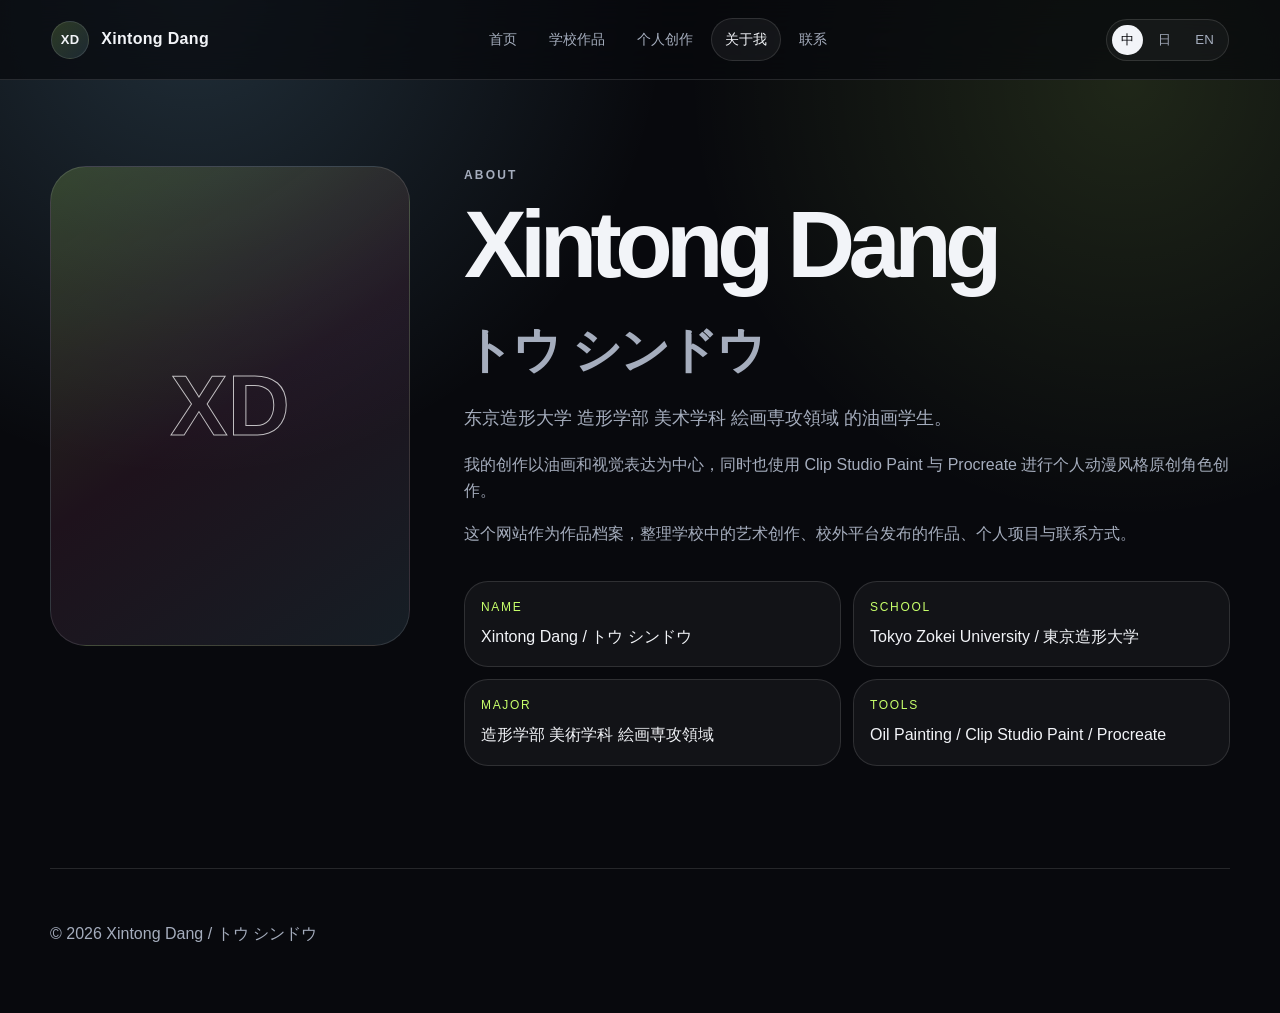
==== about.html @ 07ba7c8a "Add files via upload" ====
<!DOCTYPE html>
<html lang="zh">
<head>
  <meta charset="UTF-8" />
  <meta name="viewport" content="width=device-width, initial-scale=1.0" />
  <title>About | Xintong Dang</title>
  <meta name="description" content="Xintong Dang / トウシンドウ multilingual art portfolio." />
  <link rel="stylesheet" href="assets/css/style.css" />
</head>
<body data-page="about">
  <div class="site-noise" aria-hidden="true"></div>
  <header class="site-header">
    <a class="brand" href="index.html" aria-label="Home">
      <span class="brand-mark">XD</span>
      <span>Xintong Dang</span>
    </a>
    <nav class="nav" aria-label="Main navigation">
      <a href="index.html" data-i18n="navHome">首页</a>
      <a href="school.html" data-i18n="navSchool">学校作品</a>
      <a href="independent.html" data-i18n="navIndependent">个人创作</a>
      <a href="about.html" aria-current="page" data-i18n="navAbout">关于我</a>
      <a href="contact.html" data-i18n="navContact">联系</a>
    </nav>
    <div class="language-switch" aria-label="Language switcher">
      <button type="button" data-lang="zh">中</button>
      <button type="button" data-lang="ja">日</button>
      <button type="button" data-lang="en">EN</button>
    </div>
  </header>
  <main>

      <section class="about-layout page-section reveal">
        <div class="portrait-block"><span>XD</span></div>
        <div>
          <p class="eyebrow" data-i18n="aboutEyebrow">About</p>
          <h1>Xintong Dang<br><span>トウ シンドウ</span></h1>
          <p class="about-lead" data-i18n="aboutLead">东京造形大学 造形学部 美术学科 絵画専攻領域 的油画学生。</p>
          <p data-i18n="aboutBody1">我的创作以油画和视觉表达为中心，同时也使用 Clip Studio Paint 与 Procreate 进行个人动漫风格原创角色创作。</p>
          <p data-i18n="aboutBody2">这个网站作为作品档案，整理学校中的艺术创作、校外平台发布的作品、个人项目与联系方式。</p>
          <dl class="profile-list">
            <div><dt data-i18n="nameLabel">Name</dt><dd>Xintong Dang / トウ シンドウ</dd></div>
            <div><dt data-i18n="schoolLabel">School</dt><dd>Tokyo Zokei University / 東京造形大学</dd></div>
            <div><dt data-i18n="majorLabel">Major</dt><dd>造形学部 美術学科 絵画専攻領域</dd></div>
            <div><dt data-i18n="toolsLabel">Tools</dt><dd>Oil Painting / Clip Studio Paint / Procreate</dd></div>
          </dl>
        </div>
      </section>

  </main>
  <footer class="site-footer">
    <p>© <span id="year"></span> Xintong Dang / トウ シンドウ</p>
  </footer>
  <script src="assets/js/i18n.js"></script>
</body>
</html>
---- assets/css/style.css ----
:root{
  --bg:#08090d; --panel:#10131b; --panel2:#151a24; --text:#f2f4f8; --muted:#a5adbd;
  --line:rgba(255,255,255,.12); --accent:#c7ff6b; --accent2:#8fd7ff; --hot:#ff6fbd;
  --radius:24px; --max:1180px;
}
*{box-sizing:border-box} html{scroll-behavior:smooth} body{margin:0;background:radial-gradient(circle at 15% 0%,rgba(143,215,255,.18),transparent 32%),radial-gradient(circle at 88% 8%,rgba(199,255,107,.12),transparent 30%),var(--bg);color:var(--text);font-family:Inter,-apple-system,BlinkMacSystemFont,"Segoe UI","Hiragino Sans","Noto Sans JP","Noto Sans SC",sans-serif;line-height:1.65;min-height:100vh}a{color:inherit;text-decoration:none}.site-noise{position:fixed;inset:0;pointer-events:none;opacity:.18;background-image:linear-gradient(rgba(255,255,255,.035) 1px,transparent 1px),linear-gradient(90deg,rgba(255,255,255,.035) 1px,transparent 1px);background-size:42px 42px;mask-image:linear-gradient(to bottom,black,transparent 80%)}
.site-header{position:sticky;top:0;z-index:20;display:flex;align-items:center;gap:20px;justify-content:space-between;padding:18px clamp(18px,4vw,54px);background:rgba(8,9,13,.72);backdrop-filter:blur(18px);border-bottom:1px solid var(--line)}.brand{display:flex;align-items:center;gap:12px;font-weight:700;letter-spacing:.02em}.brand-mark{display:grid;place-items:center;width:38px;height:38px;border:1px solid var(--line);border-radius:50%;background:linear-gradient(135deg,rgba(199,255,107,.18),rgba(143,215,255,.13));font-size:13px}.nav{display:flex;gap:4px;flex-wrap:wrap;justify-content:center}.nav a{padding:9px 13px;border:1px solid transparent;border-radius:999px;color:var(--muted);font-size:14px}.nav a:hover,.nav a[aria-current="page"]{color:var(--text);border-color:var(--line);background:rgba(255,255,255,.05)}.language-switch{display:flex;gap:6px;padding:5px;border:1px solid var(--line);border-radius:999px;background:rgba(255,255,255,.04)}.language-switch button{border:0;border-radius:999px;background:transparent;color:var(--muted);padding:6px 9px;cursor:pointer}.language-switch button.active{background:var(--text);color:#08090d}
main{width:min(var(--max),calc(100% - 36px));margin:0 auto}.page-section{padding:86px 0}.hero{display:grid;grid-template-columns:1.05fr .95fr;gap:56px;align-items:center;min-height:calc(100vh - 76px)}.eyebrow{margin:0 0 14px;color:var(--accent);text-transform:uppercase;letter-spacing:.18em;font-size:12px;font-weight:700}.hero h1,.page-title h1,.about-layout h1,.contact-hero h1{font-size:clamp(42px,8vw,94px);line-height:.96;margin:0 0 24px;letter-spacing:-.07em}.about-layout h1 span{color:var(--muted);font-size:.52em;letter-spacing:-.04em}.hero-text,.page-title p,.contact-hero>p,.about-lead{color:var(--muted);font-size:18px;max-width:720px}.hero-actions{display:flex;gap:14px;flex-wrap:wrap;margin-top:34px}.btn{display:inline-flex;align-items:center;justify-content:center;border-radius:999px;padding:13px 20px;border:1px solid var(--line);font-weight:700}.btn-primary{background:var(--accent);color:#0b0d10;border-color:transparent}.btn-ghost{background:rgba(255,255,255,.04)}
.hero-stage{position:relative;min-height:560px;border:1px solid var(--line);border-radius:36px;overflow:hidden;background:linear-gradient(160deg,rgba(255,255,255,.08),rgba(255,255,255,.02));box-shadow:0 40px 100px rgba(0,0,0,.35)}.hero-stage:before{content:"";position:absolute;inset:36px;border:1px solid rgba(255,255,255,.1);border-radius:28px}.orb{position:absolute;border-radius:50%;filter:blur(2px)}.orb-a{width:260px;height:260px;background:rgba(199,255,107,.28);right:52px;top:58px}.orb-b{width:210px;height:210px;background:rgba(255,111,189,.2);left:52px;bottom:70px}.frame-card{position:absolute;left:50%;top:50%;transform:translate(-50%,-50%) rotate(-8deg);width:min(320px,70%);aspect-ratio:3/4;border:1px solid rgba(255,255,255,.22);border-radius:28px;background:rgba(8,9,13,.52);backdrop-filter:blur(18px);padding:22px;display:flex;flex-direction:column;justify-content:space-between}.frame-number{font-size:72px;font-weight:800;letter-spacing:-.08em;color:transparent;-webkit-text-stroke:1px rgba(255,255,255,.7)}.thin-line{position:absolute;height:1px;background:rgba(255,255,255,.28);transform-origin:left}.line-one{width:420px;left:50px;top:170px;transform:rotate(24deg)}.line-two{width:360px;right:-20px;bottom:130px;transform:rotate(-35deg)}
.compact-grid,.work-grid{display:grid;grid-template-columns:repeat(3,1fr);gap:18px}.route-card,.work-card,.platform-panel,.contact-card,.profile-list div{border:1px solid var(--line);border-radius:var(--radius);background:rgba(255,255,255,.045);padding:24px;transition:transform .25s ease,border-color .25s ease,background .25s ease}.route-card:hover,.work-card:hover,.icon-link:hover{transform:translateY(-4px);border-color:rgba(199,255,107,.42);background:rgba(255,255,255,.07)}.route-card span{color:var(--accent2);font-weight:800}.route-card h2,.work-card h2,.platform-panel h2{margin:14px 0 8px;font-size:24px;letter-spacing:-.04em}.route-card p,.work-card p,.platform-panel p,.about-layout p,.contact-card small{color:var(--muted)}.page-title{border-bottom:1px solid var(--line)}.work-card{display:flex;flex-direction:column;gap:20px}.work-image{display:grid;place-items:center;aspect-ratio:4/3;border-radius:18px;background:linear-gradient(135deg,rgba(199,255,107,.18),rgba(143,215,255,.08)),#0c0f16;border:1px solid var(--line);overflow:hidden}.work-image.digital{background:linear-gradient(135deg,rgba(255,111,189,.2),rgba(143,215,255,.08)),#0c0f16}.work-image span{font-size:46px;font-weight:900;color:transparent;-webkit-text-stroke:1px rgba(255,255,255,.68)}.tag{font-size:12px;text-transform:uppercase;letter-spacing:.16em;color:var(--accent)!important;margin:0}.platform-panel{display:grid;grid-template-columns:.8fr 1.2fr;gap:32px;align-items:center}.icon-links{display:grid;grid-template-columns:repeat(3,1fr);gap:14px}.icon-link{border:1px solid var(--line);border-radius:22px;padding:18px;min-height:150px;background:rgba(0,0,0,.18);display:flex;flex-direction:column;justify-content:space-between;transition:.25s}.icon-link span{display:grid;place-items:center;width:48px;height:48px;border-radius:50%;background:var(--text);color:#090b10;font-weight:900}.icon-link b{font-size:17px}.about-layout{display:grid;grid-template-columns:360px 1fr;gap:54px;align-items:start}.portrait-block{position:sticky;top:120px;display:grid;place-items:center;aspect-ratio:3/4;border:1px solid var(--line);border-radius:36px;background:linear-gradient(145deg,rgba(199,255,107,.18),rgba(255,111,189,.09),rgba(143,215,255,.1));font-size:86px;font-weight:900;color:transparent;-webkit-text-stroke:1px rgba(255,255,255,.72)}.profile-list{display:grid;grid-template-columns:1fr 1fr;gap:12px;margin-top:34px}.profile-list div{padding:16px}.profile-list dt{font-size:12px;color:var(--accent);text-transform:uppercase;letter-spacing:.14em}.profile-list dd{margin:6px 0 0}.contact-hero{max-width:850px}.contact-card{margin:36px 0 22px}.contact-card span{display:block;color:var(--accent);font-size:12px;text-transform:uppercase;letter-spacing:.16em}.contact-card strong{display:block;font-size:clamp(24px,5vw,44px);letter-spacing:-.04em;margin:8px 0}.contact-icons{max-width:720px}.site-footer{width:min(var(--max),calc(100% - 36px));margin:0 auto;padding:36px 0 50px;border-top:1px solid var(--line);color:var(--muted)}.reveal{animation:rise .65s ease both}@keyframes rise{from{opacity:0;transform:translateY(14px)}to{opacity:1;transform:none}}
@media (max-width:900px){.site-header{align-items:flex-start;flex-direction:column}.hero,.platform-panel,.about-layout{grid-template-columns:1fr}.hero-stage{min-height:420px}.compact-grid,.work-grid,.icon-links,.profile-list{grid-template-columns:1fr}.portrait-block{position:relative;top:auto;max-width:340px}.page-section{padding:54px 0}.nav{justify-content:flex-start}.hero h1,.page-title h1,.about-layout h1,.contact-hero h1{font-size:clamp(40px,14vw,68px)}}
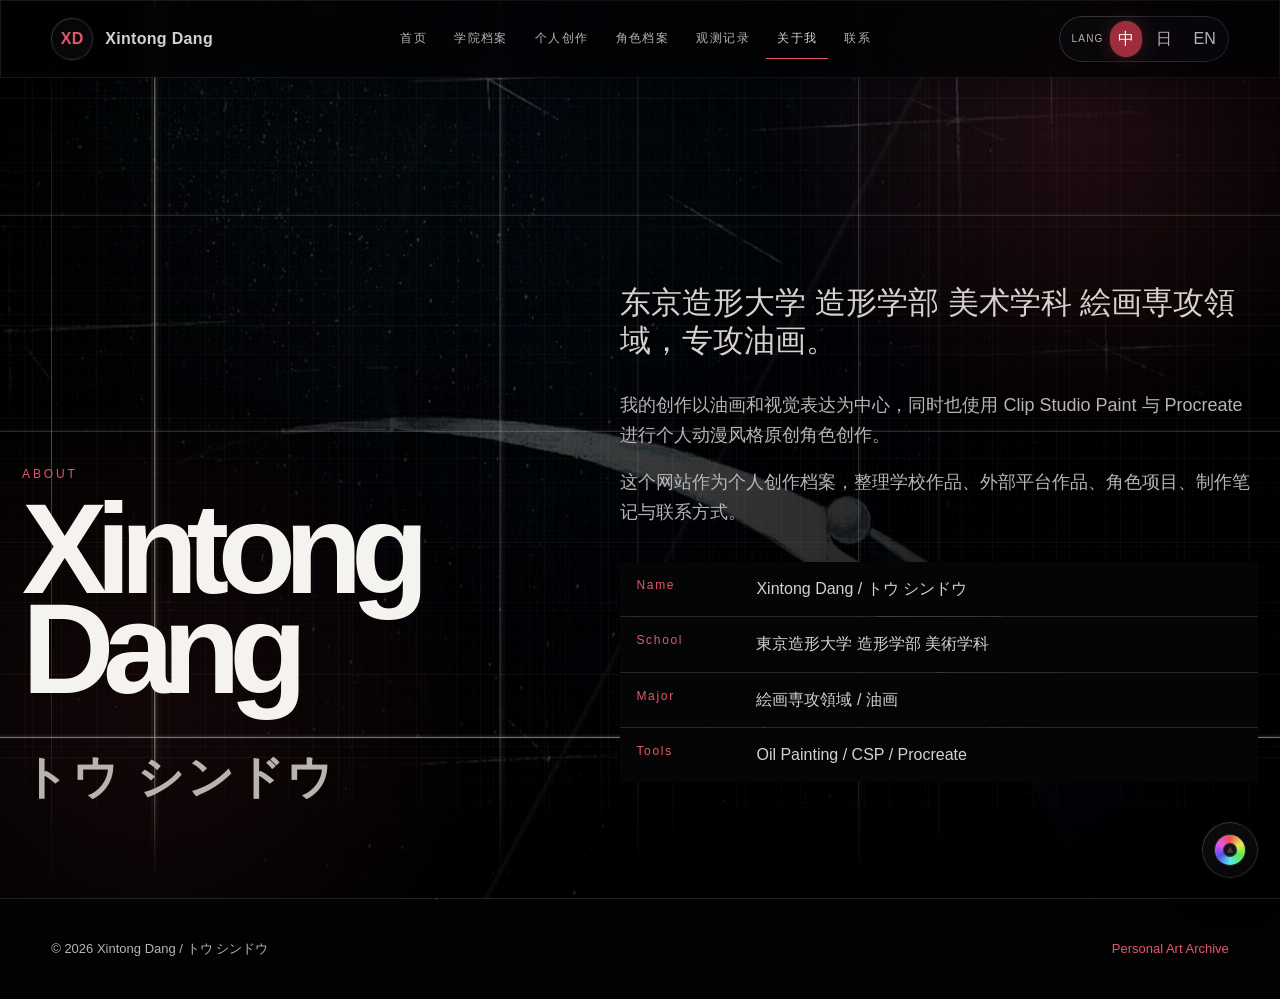
==== commit b2e1b376: "Add files via upload" ====
--- a/about.html
+++ b/about.html
@@ -3,52 +3,58 @@
 <head>
   <meta charset="UTF-8" />
   <meta name="viewport" content="width=device-width, initial-scale=1.0" />
+  <meta name="description" content="Xintong Dang / トウ シンドウ multilingual personal art archive." />
+  <link rel="stylesheet" href="assets/css/style.css" />
   <title>About | Xintong Dang</title>
-  <meta name="description" content="Xintong Dang / トウシンドウ multilingual art portfolio." />
-  <link rel="stylesheet" href="assets/css/style.css" />
 </head>
 <body data-page="about">
-  <div class="site-noise" aria-hidden="true"></div>
+  <div class="site-field" aria-hidden="true"></div>
   <header class="site-header">
     <a class="brand" href="index.html" aria-label="Home">
       <span class="brand-mark">XD</span>
-      <span>Xintong Dang</span>
+      <span class="brand-text">Xintong Dang</span>
     </a>
+    <button class="menu-toggle" type="button" aria-label="Menu" aria-expanded="false">☰</button>
     <nav class="nav" aria-label="Main navigation">
-      <a href="index.html" data-i18n="navHome">首页</a>
-      <a href="school.html" data-i18n="navSchool">学校作品</a>
-      <a href="independent.html" data-i18n="navIndependent">个人创作</a>
-      <a href="about.html" aria-current="page" data-i18n="navAbout">关于我</a>
-      <a href="contact.html" data-i18n="navContact">联系</a>
+      <a href="index.html"  data-i18n="navHome">HOME</a>
+      <a href="academic.html"  data-i18n="navAcademic">ACADEMIC</a>
+      <a href="independent.html"  data-i18n="navIndependent">INDEPENDENT</a>
+      <a href="characters.html"  data-i18n="navCharacters">CHARACTER</a>
+      <a href="notes.html"  data-i18n="navNotes">NOTES</a>
+      <a href="about.html" aria-current="page" data-i18n="navAbout">ABOUT</a>
+      <a href="contact.html"  data-i18n="navContact">CONTACT</a>
     </nav>
     <div class="language-switch" aria-label="Language switcher">
+      <span>LANG</span>
       <button type="button" data-lang="zh">中</button>
       <button type="button" data-lang="ja">日</button>
       <button type="button" data-lang="en">EN</button>
     </div>
   </header>
-  <main>
+  
+  <main class="site-editorial about-editorial">
+    <section class="about-statement">
+      <div class="about-name">
+        <p class="eyebrow" data-i18n="aboutEyebrow">About</p>
+        <h1>Xintong Dang<br><span>トウ シンドウ</span></h1>
+      </div>
+      <div class="statement-text">
+        <p class="about-lead" data-i18n="aboutLead">东京造形大学 造形学部 美术学科 絵画専攻領域，专攻油画。</p>
+        <p data-i18n="aboutBody1">我的创作以油画和视觉表达为中心，同时也使用 Clip Studio Paint 与 Procreate 进行个人动漫风格原创角色创作。</p>
+        <p data-i18n="aboutBody2">这个网站作为个人创作档案，整理学校作品、外部平台作品、角色项目、制作笔记与联系方式。</p>
+        <dl class="about-spec">
+          <div><dt data-i18n="nameLabel">Name</dt><dd>Xintong Dang / トウ シンドウ</dd></div>
+          <div><dt data-i18n="schoolLabel">School</dt><dd>東京造形大学 造形学部 美術学科</dd></div>
+          <div><dt data-i18n="majorLabel">Major</dt><dd>絵画専攻領域 / 油画</dd></div>
+          <div><dt data-i18n="toolsLabel">Tools</dt><dd>Oil Painting / CSP / Procreate</dd></div>
+        </dl>
+      </div>
+    </section>
+  </main>
 
-      <section class="about-layout page-section reveal">
-        <div class="portrait-block"><span>XD</span></div>
-        <div>
-          <p class="eyebrow" data-i18n="aboutEyebrow">About</p>
-          <h1>Xintong Dang<br><span>トウ シンドウ</span></h1>
-          <p class="about-lead" data-i18n="aboutLead">东京造形大学 造形学部 美术学科 絵画専攻領域 的油画学生。</p>
-          <p data-i18n="aboutBody1">我的创作以油画和视觉表达为中心，同时也使用 Clip Studio Paint 与 Procreate 进行个人动漫风格原创角色创作。</p>
-          <p data-i18n="aboutBody2">这个网站作为作品档案，整理学校中的艺术创作、校外平台发布的作品、个人项目与联系方式。</p>
-          <dl class="profile-list">
-            <div><dt data-i18n="nameLabel">Name</dt><dd>Xintong Dang / トウ シンドウ</dd></div>
-            <div><dt data-i18n="schoolLabel">School</dt><dd>Tokyo Zokei University / 東京造形大学</dd></div>
-            <div><dt data-i18n="majorLabel">Major</dt><dd>造形学部 美術学科 絵画専攻領域</dd></div>
-            <div><dt data-i18n="toolsLabel">Tools</dt><dd>Oil Painting / Clip Studio Paint / Procreate</dd></div>
-          </dl>
-        </div>
-      </section>
-
-  </main>
   <footer class="site-footer">
     <p>© <span id="year"></span> Xintong Dang / トウ シンドウ</p>
+    <p class="footer-tagline">Personal Art Archive</p>
   </footer>
   <script src="assets/js/i18n.js"></script>
 </body>
--- a/assets/css/style.css
+++ b/assets/css/style.css
@@ -1,12 +1,1095 @@
-
 :root{
-  --bg:#08090d; --panel:#10131b; --panel2:#151a24; --text:#f2f4f8; --muted:#a5adbd;
-  --line:rgba(255,255,255,.12); --accent:#c7ff6b; --accent2:#8fd7ff; --hot:#ff6fbd;
-  --radius:24px; --max:1180px;
-}
-*{box-sizing:border-box} html{scroll-behavior:smooth} body{margin:0;background:radial-gradient(circle at 15% 0%,rgba(143,215,255,.18),transparent 32%),radial-gradient(circle at 88% 8%,rgba(199,255,107,.12),transparent 30%),var(--bg);color:var(--text);font-family:Inter,-apple-system,BlinkMacSystemFont,"Segoe UI","Hiragino Sans","Noto Sans JP","Noto Sans SC",sans-serif;line-height:1.65;min-height:100vh}a{color:inherit;text-decoration:none}.site-noise{position:fixed;inset:0;pointer-events:none;opacity:.18;background-image:linear-gradient(rgba(255,255,255,.035) 1px,transparent 1px),linear-gradient(90deg,rgba(255,255,255,.035) 1px,transparent 1px);background-size:42px 42px;mask-image:linear-gradient(to bottom,black,transparent 80%)}
-.site-header{position:sticky;top:0;z-index:20;display:flex;align-items:center;gap:20px;justify-content:space-between;padding:18px clamp(18px,4vw,54px);background:rgba(8,9,13,.72);backdrop-filter:blur(18px);border-bottom:1px solid var(--line)}.brand{display:flex;align-items:center;gap:12px;font-weight:700;letter-spacing:.02em}.brand-mark{display:grid;place-items:center;width:38px;height:38px;border:1px solid var(--line);border-radius:50%;background:linear-gradient(135deg,rgba(199,255,107,.18),rgba(143,215,255,.13));font-size:13px}.nav{display:flex;gap:4px;flex-wrap:wrap;justify-content:center}.nav a{padding:9px 13px;border:1px solid transparent;border-radius:999px;color:var(--muted);font-size:14px}.nav a:hover,.nav a[aria-current="page"]{color:var(--text);border-color:var(--line);background:rgba(255,255,255,.05)}.language-switch{display:flex;gap:6px;padding:5px;border:1px solid var(--line);border-radius:999px;background:rgba(255,255,255,.04)}.language-switch button{border:0;border-radius:999px;background:transparent;color:var(--muted);padding:6px 9px;cursor:pointer}.language-switch button.active{background:var(--text);color:#08090d}
-main{width:min(var(--max),calc(100% - 36px));margin:0 auto}.page-section{padding:86px 0}.hero{display:grid;grid-template-columns:1.05fr .95fr;gap:56px;align-items:center;min-height:calc(100vh - 76px)}.eyebrow{margin:0 0 14px;color:var(--accent);text-transform:uppercase;letter-spacing:.18em;font-size:12px;font-weight:700}.hero h1,.page-title h1,.about-layout h1,.contact-hero h1{font-size:clamp(42px,8vw,94px);line-height:.96;margin:0 0 24px;letter-spacing:-.07em}.about-layout h1 span{color:var(--muted);font-size:.52em;letter-spacing:-.04em}.hero-text,.page-title p,.contact-hero>p,.about-lead{color:var(--muted);font-size:18px;max-width:720px}.hero-actions{display:flex;gap:14px;flex-wrap:wrap;margin-top:34px}.btn{display:inline-flex;align-items:center;justify-content:center;border-radius:999px;padding:13px 20px;border:1px solid var(--line);font-weight:700}.btn-primary{background:var(--accent);color:#0b0d10;border-color:transparent}.btn-ghost{background:rgba(255,255,255,.04)}
-.hero-stage{position:relative;min-height:560px;border:1px solid var(--line);border-radius:36px;overflow:hidden;background:linear-gradient(160deg,rgba(255,255,255,.08),rgba(255,255,255,.02));box-shadow:0 40px 100px rgba(0,0,0,.35)}.hero-stage:before{content:"";position:absolute;inset:36px;border:1px solid rgba(255,255,255,.1);border-radius:28px}.orb{position:absolute;border-radius:50%;filter:blur(2px)}.orb-a{width:260px;height:260px;background:rgba(199,255,107,.28);right:52px;top:58px}.orb-b{width:210px;height:210px;background:rgba(255,111,189,.2);left:52px;bottom:70px}.frame-card{position:absolute;left:50%;top:50%;transform:translate(-50%,-50%) rotate(-8deg);width:min(320px,70%);aspect-ratio:3/4;border:1px solid rgba(255,255,255,.22);border-radius:28px;background:rgba(8,9,13,.52);backdrop-filter:blur(18px);padding:22px;display:flex;flex-direction:column;justify-content:space-between}.frame-number{font-size:72px;font-weight:800;letter-spacing:-.08em;color:transparent;-webkit-text-stroke:1px rgba(255,255,255,.7)}.thin-line{position:absolute;height:1px;background:rgba(255,255,255,.28);transform-origin:left}.line-one{width:420px;left:50px;top:170px;transform:rotate(24deg)}.line-two{width:360px;right:-20px;bottom:130px;transform:rotate(-35deg)}
-.compact-grid,.work-grid{display:grid;grid-template-columns:repeat(3,1fr);gap:18px}.route-card,.work-card,.platform-panel,.contact-card,.profile-list div{border:1px solid var(--line);border-radius:var(--radius);background:rgba(255,255,255,.045);padding:24px;transition:transform .25s ease,border-color .25s ease,background .25s ease}.route-card:hover,.work-card:hover,.icon-link:hover{transform:translateY(-4px);border-color:rgba(199,255,107,.42);background:rgba(255,255,255,.07)}.route-card span{color:var(--accent2);font-weight:800}.route-card h2,.work-card h2,.platform-panel h2{margin:14px 0 8px;font-size:24px;letter-spacing:-.04em}.route-card p,.work-card p,.platform-panel p,.about-layout p,.contact-card small{color:var(--muted)}.page-title{border-bottom:1px solid var(--line)}.work-card{display:flex;flex-direction:column;gap:20px}.work-image{display:grid;place-items:center;aspect-ratio:4/3;border-radius:18px;background:linear-gradient(135deg,rgba(199,255,107,.18),rgba(143,215,255,.08)),#0c0f16;border:1px solid var(--line);overflow:hidden}.work-image.digital{background:linear-gradient(135deg,rgba(255,111,189,.2),rgba(143,215,255,.08)),#0c0f16}.work-image span{font-size:46px;font-weight:900;color:transparent;-webkit-text-stroke:1px rgba(255,255,255,.68)}.tag{font-size:12px;text-transform:uppercase;letter-spacing:.16em;color:var(--accent)!important;margin:0}.platform-panel{display:grid;grid-template-columns:.8fr 1.2fr;gap:32px;align-items:center}.icon-links{display:grid;grid-template-columns:repeat(3,1fr);gap:14px}.icon-link{border:1px solid var(--line);border-radius:22px;padding:18px;min-height:150px;background:rgba(0,0,0,.18);display:flex;flex-direction:column;justify-content:space-between;transition:.25s}.icon-link span{display:grid;place-items:center;width:48px;height:48px;border-radius:50%;background:var(--text);color:#090b10;font-weight:900}.icon-link b{font-size:17px}.about-layout{display:grid;grid-template-columns:360px 1fr;gap:54px;align-items:start}.portrait-block{position:sticky;top:120px;display:grid;place-items:center;aspect-ratio:3/4;border:1px solid var(--line);border-radius:36px;background:linear-gradient(145deg,rgba(199,255,107,.18),rgba(255,111,189,.09),rgba(143,215,255,.1));font-size:86px;font-weight:900;color:transparent;-webkit-text-stroke:1px rgba(255,255,255,.72)}.profile-list{display:grid;grid-template-columns:1fr 1fr;gap:12px;margin-top:34px}.profile-list div{padding:16px}.profile-list dt{font-size:12px;color:var(--accent);text-transform:uppercase;letter-spacing:.14em}.profile-list dd{margin:6px 0 0}.contact-hero{max-width:850px}.contact-card{margin:36px 0 22px}.contact-card span{display:block;color:var(--accent);font-size:12px;text-transform:uppercase;letter-spacing:.16em}.contact-card strong{display:block;font-size:clamp(24px,5vw,44px);letter-spacing:-.04em;margin:8px 0}.contact-icons{max-width:720px}.site-footer{width:min(var(--max),calc(100% - 36px));margin:0 auto;padding:36px 0 50px;border-top:1px solid var(--line);color:var(--muted)}.reveal{animation:rise .65s ease both}@keyframes rise{from{opacity:0;transform:translateY(14px)}to{opacity:1;transform:none}}
-@media (max-width:900px){.site-header{align-items:flex-start;flex-direction:column}.hero,.platform-panel,.about-layout{grid-template-columns:1fr}.hero-stage{min-height:420px}.compact-grid,.work-grid,.icon-links,.profile-list{grid-template-columns:1fr}.portrait-block{position:relative;top:auto;max-width:340px}.page-section{padding:54px 0}.nav{justify-content:flex-start}.hero h1,.page-title h1,.about-layout h1,.contact-hero h1{font-size:clamp(40px,14vw,68px)}}
+  --accent-h:352;
+  --bg:#030305;
+  --bg2:#09090b;
+  --panel:rgba(14,14,17,.72);
+  --panel-soft:rgba(18,18,21,.58);
+  --text:#f3f2f1;
+  --muted:#b8b3b4;
+  --silver:#d6d1cc;
+  --silver-soft:#b8b3ad;
+  --silver-shadow:#6e6966;
+  --red:hsl(var(--accent-h),55%,40%);
+  --red-bright:hsl(var(--accent-h),72%,62%);
+  --red-soft:hsla(var(--accent-h),72%,60%,.14);
+  --red-soft-2:hsla(var(--accent-h),72%,60%,.08);
+  --red-glow:hsla(var(--accent-h),78%,62%,.22);
+  --line:rgba(214,209,204,.15);
+  --line-strong:rgba(214,209,204,.26);
+  --metal-grad:linear-gradient(135deg,rgba(255,255,255,.20) 0%,rgba(224,220,216,.24) 18%,rgba(120,114,109,.28) 44%,rgba(230,226,223,.18) 72%,rgba(92,89,86,.34) 100%);
+  --max:1180px;
+  --radius:24px;
+}
+
+*{box-sizing:border-box}
+html{scroll-behavior:smooth}
+body{
+  margin:0;min-height:100vh;color:var(--text);
+  font-family:Inter,-apple-system,BlinkMacSystemFont,"Segoe UI","Hiragino Sans","Noto Sans JP","Noto Sans SC",sans-serif;
+  line-height:1.65;background:var(--bg);overflow-x:hidden;
+}
+body::before{
+  content:"";position:fixed;inset:0;z-index:-4;
+  background:
+    linear-gradient(90deg,rgba(4,4,5,.80),rgba(4,4,5,.42) 42%,rgba(3,4,5,.78)),
+    linear-gradient(180deg,rgba(4,4,5,.28),rgba(4,4,5,.62)),
+    url("../images/background.jpg") center/cover no-repeat;
+  filter:saturate(.96) contrast(1.03) brightness(.82);
+}
+body::after{
+  content:"";position:fixed;inset:0;z-index:-3;pointer-events:none;
+  background:
+    radial-gradient(circle at 84% 14%,var(--red-soft),transparent 24%),
+    radial-gradient(circle at 12% 80%,var(--red-soft-2),transparent 26%),
+    linear-gradient(118deg,transparent 0 54.6%,rgba(214,209,204,.05) 54.75%,transparent 55.1% 100%);
+}
+.site-field{
+  position:fixed;inset:0;z-index:-2;pointer-events:none;opacity:.72;
+  background-image:
+    linear-gradient(rgba(214,209,204,.055) 1px,transparent 1px),
+    linear-gradient(90deg,rgba(214,209,204,.055) 1px,transparent 1px),
+    linear-gradient(rgba(214,209,204,.028) 1px,transparent 1px),
+    linear-gradient(90deg,rgba(214,209,204,.028) 1px,transparent 1px),
+    repeating-linear-gradient(90deg,transparent 0 17px,rgba(214,209,204,.042) 17px 18px,transparent 18px 36px),
+    repeating-linear-gradient(0deg,transparent 0 17px,rgba(214,209,204,.032) 17px 18px,transparent 18px 36px);
+  background-size:64px 64px,64px 64px,16px 16px,16px 16px,144px 144px,144px 144px;
+  background-position:center center,center center,center center,center center,8px 8px,8px 8px;
+  mask-image:linear-gradient(to bottom,black 0 82%,transparent 98%);
+}
+.site-field::before,.site-field::after{
+  content:"";position:absolute;pointer-events:none;
+}
+.site-field::before{
+  inset:0;opacity:.5;
+  background:
+    linear-gradient(90deg,transparent 0 11.8%,rgba(232,229,226,.22) 11.8% 11.92%,transparent 11.92% 26.4%,rgba(232,229,226,.14) 26.4% 26.5%,transparent 26.5% 49.8%,rgba(232,229,226,.18) 49.8% 49.92%,transparent 49.92% 73.3%,rgba(232,229,226,.15) 73.3% 73.42%,transparent 73.42% 100%),
+    linear-gradient(0deg,transparent 0 15.8%,rgba(232,229,226,.16) 15.8% 15.92%,transparent 15.92% 39.7%,rgba(232,229,226,.13) 39.7% 39.82%,transparent 39.82% 63.8%,rgba(232,229,226,.17) 63.8% 63.92%,transparent 63.92% 100%);
+}
+.site-field::after{
+  inset:0;opacity:.78;
+  background:
+    linear-gradient(90deg,transparent 0 12%,rgba(240,238,235,.92) 12.05%,rgba(240,238,235,.16) 12.18%,transparent 12.5%),
+    linear-gradient(90deg,transparent 0 39%,rgba(240,238,235,.44) 39.05%,rgba(240,238,235,.12) 39.16%,transparent 39.5%),
+    linear-gradient(90deg,transparent 0 67%,rgba(240,238,235,.36) 67.05%,rgba(240,238,235,.10) 67.14%,transparent 67.45%),
+    linear-gradient(0deg,transparent 0 18%,rgba(240,238,235,.86) 18.05%,rgba(240,238,235,.14) 18.18%,transparent 18.5%),
+    linear-gradient(0deg,transparent 0 52%,rgba(240,238,235,.34) 52.05%,rgba(240,238,235,.10) 52.14%,transparent 52.45%),
+    linear-gradient(0deg,transparent 0 76%,rgba(240,238,235,.28) 76.05%,rgba(240,238,235,.09) 76.14%,transparent 76.45%);
+  animation:gridDrift 26s linear infinite alternate;
+}
+@keyframes gridDrift{from{transform:translate3d(-1.2vw,-1vh,0)}to{transform:translate3d(1.2vw,1vh,0)}}
+@keyframes sweepX{from{transform:translateX(-7vw)}to{transform:translateX(7vw)}}
+@keyframes sweepY{from{transform:translateY(-6vh)}to{transform:translateY(7vh)}}
+
+a{color:inherit;text-decoration:none}
+
+.site-header,
+.signal-panel,
+.signal-ring,
+.portal-card,
+.archive-card,
+.log-card,
+.character-file,
+.platform-panel,
+.contact-card,
+.profile-list div,
+.file-list div,
+.icon-link,
+.language-switch,
+.brand-mark,
+.button,
+.filter,
+.portrait-block{
+  position:relative;
+}
+.site-header::before,
+.signal-panel::before,
+.signal-ring::before,
+.portal-card::before,
+.archive-card::before,
+.log-card::before,
+.character-file::before,
+.platform-panel::before,
+.contact-card::before,
+.profile-list div::before,
+.file-list div::before,
+.icon-link::before,
+.language-switch::before,
+.brand-mark::before,
+.button::before,
+.filter::before,
+.portrait-block::before{
+  content:"";position:absolute;inset:0;border-radius:inherit;padding:1px;background:var(--metal-grad);
+  -webkit-mask:linear-gradient(#000 0 0) content-box, linear-gradient(#000 0 0);
+  -webkit-mask-composite:xor;mask-composite:exclude;pointer-events:none;opacity:.92;
+}
+
+.site-header{
+  position:sticky;top:0;z-index:30;display:flex;align-items:center;gap:20px;justify-content:space-between;
+  padding:16px clamp(18px,4vw,52px);background:rgba(3,3,5,.82);backdrop-filter:blur(10px);
+  border-bottom:1px solid transparent;box-shadow:0 18px 32px rgba(0,0,0,.16);
+}
+.brand{display:flex;align-items:center;gap:12px;font-weight:760;letter-spacing:.02em;color:var(--silver)}
+.brand-mark{
+  width:42px;height:42px;display:grid;place-items:center;border-radius:50%;
+  color:var(--red-bright);background:linear-gradient(140deg,rgba(255,255,255,.02),rgba(214,209,204,.04));
+  box-shadow:inset 0 0 0 1px rgba(255,255,255,.02),0 0 0 1px rgba(214,209,204,.06);
+}
+.brand-text{white-space:nowrap}
+.nav{display:flex;align-items:center;gap:5px;font-size:12px;letter-spacing:.12em}
+.nav a{padding:9px 11px;color:var(--muted);border-bottom:1px solid transparent;transition:.25s}
+.nav a:hover,.nav a[aria-current="page"]{color:var(--silver);border-color:var(--red-bright)}
+
+.language-switch{display:flex;align-items:center;gap:6px;padding:5px;border-radius:999px;background:rgba(12,12,15,.54)}
+.language-switch span{font-size:10px;color:var(--silver-soft);padding-left:8px;letter-spacing:.12em}
+.language-switch button,.menu-toggle{font:inherit;color:var(--muted);background:transparent;border:0;cursor:pointer}
+.language-switch button{padding:5px 8px;border-radius:999px;transition:.2s}
+.language-switch button.active{background:var(--red);color:white;box-shadow:0 0 0 1px rgba(255,255,255,.06),0 0 22px var(--red-glow)}
+.menu-toggle{display:none;font-size:24px}
+
+main{min-height:calc(100vh - 150px)}
+.page-section,.hero-section{width:min(var(--max),calc(100% - 40px));margin-inline:auto}
+.hero-section{min-height:76vh;display:grid;grid-template-columns:1.15fr .85fr;gap:clamp(28px,6vw,82px);align-items:center;padding:64px 0}
+.eyebrow{font-size:12px;letter-spacing:.24em;text-transform:uppercase;color:var(--red-bright);margin:0 0 14px}
+.hero-copy h1,.page-title h1,.about-layout h1,.contact-hero h1{font-size:clamp(46px,8vw,112px);line-height:.92;letter-spacing:-.07em;margin:0 0 28px}
+.hero-copy h1 span,.about-layout h1 span{font-size:.48em;color:var(--silver);letter-spacing:.02em}
+.hero-lead,.page-title p,.contact-hero p{max-width:760px;color:var(--muted);font-size:clamp(16px,2vw,20px)}
+.hero-actions{display:flex;gap:14px;flex-wrap:wrap;margin-top:30px}
+.button{display:inline-flex;align-items:center;justify-content:center;min-height:44px;padding:0 20px;border-radius:999px;transition:.25s;background:rgba(10,10,12,.48)}
+.button.primary{background:linear-gradient(135deg,#dad5cf,#bfbab5);color:#09090a;box-shadow:0 8px 24px rgba(0,0,0,.18)}
+.button.ghost{color:var(--silver)}
+.button:hover{transform:translateY(-2px);box-shadow:0 10px 26px rgba(0,0,0,.16),0 0 0 1px rgba(255,255,255,.02)}
+
+.signal-panel{
+  background:linear-gradient(135deg,rgba(12,12,15,.68),rgba(7,7,9,.48));
+  border-radius:var(--radius);padding:26px;box-shadow:0 28px 70px rgba(0,0,0,.22)
+}
+.signal-ring{height:260px;border-radius:24px;display:grid;place-items:center;overflow:hidden;background:linear-gradient(145deg,rgba(255,255,255,.015),rgba(0,0,0,.14))}
+.signal-ring::after{content:"";position:absolute;width:190px;height:190px;border-radius:50%;border:1px solid rgba(214,209,204,.28);box-shadow:0 0 0 24px var(--red-soft),0 0 60px var(--red-glow)}
+.signal-ring span{font-size:74px;font-weight:800;color:transparent;-webkit-text-stroke:1px var(--silver)}
+.signal-panel dl{margin:24px 0 0;display:grid;gap:12px}
+.signal-panel div{display:flex;justify-content:space-between;gap:20px;padding-top:12px;border-top:1px solid rgba(214,209,204,.08)}
+.signal-panel dt{color:var(--red-bright);font-size:11px;letter-spacing:.18em}
+.signal-panel dd{margin:0;color:var(--silver)}
+
+.portal-grid{display:grid;grid-template-columns:repeat(4,1fr);gap:14px;padding:34px 0 84px}
+.portal-card,.archive-card,.log-card,.character-file,.platform-panel,.contact-card,.profile-list div{
+  background:linear-gradient(150deg,rgba(16,16,19,.72),rgba(8,8,10,.56));
+  border-radius:var(--radius);box-shadow:0 22px 54px rgba(0,0,0,.20)
+}
+.portal-card{min-height:250px;padding:22px;display:flex;flex-direction:column;justify-content:space-between;transition:.25s;overflow:hidden}
+.portal-card:hover{transform:translateY(-4px);background:linear-gradient(150deg,rgba(24,18,20,.78),rgba(8,8,10,.62));box-shadow:0 28px 56px rgba(0,0,0,.22),0 0 22px var(--red-glow)}
+.card-index{color:var(--red-bright);font-size:12px;letter-spacing:.2em}
+.portal-card h2{font-size:24px;line-height:1.05;margin:0;color:var(--silver)}
+.portal-card p{color:var(--muted);margin:14px 0 0}
+
+.selected{padding-bottom:90px}
+.section-heading h2{font-size:34px;margin:0 0 20px}
+.feature-strip{display:grid;grid-template-columns:repeat(3,1fr);gap:12px}
+.feature-item{border-top:1px solid var(--line-strong);padding:18px 0;color:var(--muted);transition:.2s}
+.feature-item:hover{color:var(--silver)}
+.feature-item b{display:block;font-size:22px;color:var(--silver)}
+
+.page-title{padding:76px 0 30px}
+.page-title h1{font-size:clamp(42px,7vw,86px)}
+.filter-bar{display:flex;gap:10px;flex-wrap:wrap;padding:4px 0 28px}
+.filter{border-radius:999px;background:rgba(8,8,10,.62);color:var(--muted);padding:9px 14px;cursor:pointer;letter-spacing:.09em;font-size:12px;transition:.25s}
+.filter.active,.filter:hover{color:var(--silver);background:var(--red-soft);box-shadow:0 0 24px rgba(0,0,0,.18)}
+
+.archive-grid{display:grid;grid-template-columns:repeat(3,1fr);gap:16px;padding-bottom:88px}
+.archive-card{overflow:hidden;transition:.25s}
+.archive-card:hover{transform:translateY(-4px);box-shadow:0 28px 58px rgba(0,0,0,.22),0 0 20px var(--red-glow)}
+.work-image{aspect-ratio:4/3;display:grid;place-items:center;background:linear-gradient(135deg,rgba(214,209,204,.13),var(--red-soft));border-bottom:1px solid rgba(214,209,204,.08)}
+.work-image span{font-size:44px;color:transparent;-webkit-text-stroke:1px var(--silver);font-weight:800}
+.work-image.digital{background:radial-gradient(circle at 72% 24%,var(--red-soft),transparent 28%),linear-gradient(135deg,rgba(214,209,204,.10),rgba(0,0,0,.18))}
+.archive-meta{padding:20px}
+.tag{color:var(--red-bright);font-size:12px;letter-spacing:.14em;text-transform:uppercase;margin:0 0 8px}
+.archive-meta h2,.log-card h2{margin:0 0 10px;color:var(--silver)}
+.archive-meta p,.log-card p,.platform-panel p,.about-layout p{color:var(--muted)}
+
+.platform-panel{display:grid;grid-template-columns:1fr auto;gap:30px;align-items:center;padding:28px;margin-bottom:28px}
+.icon-links{display:flex;gap:12px;flex-wrap:wrap}
+.icon-link{width:94px;height:94px;border-radius:22px;display:grid;place-items:center;background:rgba(8,8,10,.58);transition:.25s;overflow:hidden}
+.icon-link span{font-weight:800;color:var(--silver);font-size:22px;z-index:1}
+.icon-link b{font-size:11px;color:var(--muted);z-index:1}
+.icon-link:hover{transform:translateY(-3px);box-shadow:0 18px 44px rgba(0,0,0,.20),0 0 24px var(--red-glow)}
+.icon-link:hover span{color:var(--red-bright)}
+
+.character-grid{display:grid;grid-template-columns:repeat(2,1fr);gap:16px;padding-bottom:88px}
+.character-file{padding:20px;overflow:hidden}
+.file-header{display:flex;justify-content:space-between;color:var(--red-bright);font-size:12px;letter-spacing:.14em}
+.character-image{height:340px;margin:18px 0;border-radius:20px;display:grid;place-items:center;background:linear-gradient(135deg,rgba(214,209,204,.10),var(--red-soft))}
+.character-image span{color:transparent;-webkit-text-stroke:1px var(--silver);font-size:44px;font-weight:800}
+.file-list,.profile-list{display:grid;gap:10px;margin:0}
+.file-list div,.profile-list div{display:flex;justify-content:space-between;gap:16px;padding:12px 14px;background:rgba(10,10,12,.22)}
+.file-list dt,.profile-list dt{color:var(--red-bright);font-size:12px;letter-spacing:.14em}
+.file-list dd,.profile-list dd{margin:0;color:var(--silver);text-align:right}
+
+.log-list{display:grid;gap:14px;padding-bottom:88px}
+.log-card{padding:32px 26px 26px;overflow:hidden}
+.log-card span{display:none}
+.log-card::after{
+  content:"";position:absolute;left:26px;top:24px;width:62px;height:2px;border-radius:999px;
+  background:linear-gradient(90deg,var(--red-bright),rgba(255,255,255,.18));box-shadow:0 0 24px var(--red-glow)
+}
+
+.about-layout{display:grid;grid-template-columns:.82fr 1.18fr;gap:48px;align-items:center;padding:76px 0 90px}
+.portrait-block{min-height:520px;border-radius:var(--radius);display:grid;place-items:center;background:linear-gradient(135deg,rgba(214,209,204,.10),var(--red-soft))}
+.portrait-block span{font-size:120px;font-weight:900;color:transparent;-webkit-text-stroke:1px var(--silver)}
+.about-lead{font-size:20px;color:var(--silver)!important}
+.profile-list{margin-top:24px}
+
+.contact-hero{padding:78px 0 90px}
+.contact-card{padding:24px;margin:28px 0;max-width:680px}
+.contact-card span,.contact-card small{display:block;color:var(--muted)}
+.contact-card strong{display:block;color:var(--silver);font-size:clamp(20px,3vw,34px);margin:8px 0}
+.contact-icons{margin-top:18px}
+
+.site-footer{border-top:1px solid var(--line);padding:26px clamp(18px,4vw,52px);display:flex;justify-content:space-between;gap:20px;color:var(--muted);font-size:13px}
+.footer-tagline{color:var(--red-bright)}
+.reveal{animation:fadeUp .7s ease both}
+@keyframes fadeUp{from{opacity:0;transform:translateY(12px)}to{opacity:1;transform:translateY(0)}}
+
+.theme-widget{
+  position:fixed;right:22px;bottom:22px;z-index:60;display:grid;justify-items:end;gap:10px;
+}
+.theme-toggle{
+  width:56px;height:56px;border-radius:50%;border:0;cursor:pointer;
+  background:linear-gradient(145deg,rgba(14,14,17,.9),rgba(7,7,9,.9));
+  box-shadow:0 18px 42px rgba(0,0,0,.25),0 0 0 1px rgba(255,255,255,.04);
+  position:relative;padding:0;display:grid;place-items:center;
+}
+.theme-toggle::before{
+  content:"";position:absolute;inset:0;border-radius:inherit;padding:1px;background:var(--metal-grad);
+  -webkit-mask:linear-gradient(#000 0 0) content-box, linear-gradient(#000 0 0);-webkit-mask-composite:xor;mask-composite:exclude;
+}
+.color-wheel{
+  width:30px;height:30px;display:block;border-radius:50%;position:relative;
+  background:conic-gradient(from 0deg,hsl(0,78%,62%),hsl(60,78%,62%),hsl(120,78%,62%),hsl(180,78%,62%),hsl(240,78%,62%),hsl(300,78%,62%),hsl(360,78%,62%));
+  box-shadow:0 0 0 1px rgba(255,255,255,.12), inset 0 0 0 1px rgba(255,255,255,.08);
+}
+.color-wheel::before{content:"";position:absolute;inset:8px;border-radius:50%;background:rgba(12,12,15,.96);box-shadow:inset 0 0 0 1px rgba(214,209,204,.16)}
+.color-wheel::after{content:"";position:absolute;inset:10px;clip-path:polygon(50% 12%,84% 78%,16% 78%);background:rgba(255,255,255,.18);box-shadow:inset 0 0 0 1px rgba(239,236,233,.9);border-radius:2px}
+.theme-panel{
+  width:260px;padding:14px;border-radius:22px;background:rgba(10,10,12,.9);
+  box-shadow:0 24px 48px rgba(0,0,0,.30);display:none;backdrop-filter:blur(12px);position:relative;
+}
+.theme-panel::before{
+  content:"";position:absolute;inset:0;border-radius:inherit;padding:1px;background:var(--metal-grad);
+  -webkit-mask:linear-gradient(#000 0 0) content-box, linear-gradient(#000 0 0);-webkit-mask-composite:xor;mask-composite:exclude;
+}
+.theme-panel.open{display:block;animation:fadeUp .25s ease both}
+.theme-label{display:flex;justify-content:space-between;gap:10px;align-items:center;font-size:11px;letter-spacing:.14em;text-transform:uppercase;color:var(--silver-soft);margin:0 2px 12px}
+.theme-value{color:var(--red-bright)}
+.theme-wheel-wrap{position:relative;width:214px;height:214px;margin:0 auto;touch-action:none}
+.theme-wheel-large{
+  position:absolute;inset:0;border-radius:50%;cursor:crosshair;
+  background:conic-gradient(from 0deg,hsl(0,78%,62%) 0deg,hsl(60,78%,62%) 60deg,hsl(120,78%,62%) 120deg,hsl(180,78%,62%) 180deg,hsl(240,78%,62%) 240deg,hsl(300,78%,62%) 300deg,hsl(360,78%,62%) 360deg);
+  box-shadow:0 0 0 1px rgba(255,255,255,.10),0 14px 28px rgba(0,0,0,.16);
+}
+.theme-wheel-large::before{
+  content:"";position:absolute;inset:36px;border-radius:50%;background:rgba(10,10,12,.96);
+  box-shadow:inset 0 0 0 1px rgba(214,209,204,.16),0 0 0 1px rgba(255,255,255,.04);
+}
+.theme-wheel-large::after{
+  content:"";position:absolute;inset:18px;border-radius:50%;border:1px dashed rgba(214,209,204,.10);
+}
+.theme-center{
+  position:absolute;inset:58px;border-radius:50%;display:grid;place-items:center;text-align:center;z-index:2;
+  background:radial-gradient(circle at 30% 24%,rgba(255,255,255,.05),rgba(255,255,255,.01) 40%),rgba(8,8,10,.82);
+  box-shadow:inset 0 0 0 1px rgba(214,209,204,.12);padding:14px;pointer-events:none;
+}
+.theme-center small{display:block;color:var(--silver-soft);font-size:10px;letter-spacing:.18em;text-transform:uppercase}
+.theme-center strong{display:block;color:var(--silver);font-size:17px;letter-spacing:.02em;margin-top:6px}
+.theme-center em{display:block;color:var(--muted);font-style:normal;font-size:10px;margin-top:4px}
+.wheel-guide{
+  position:absolute;left:50%;top:50%;width:2px;height:70px;border-radius:999px;z-index:3;pointer-events:none;
+  background:linear-gradient(to top,rgba(255,255,255,.02),rgba(214,209,204,.88));
+  transform-origin:center bottom;transform:translate(-50%,-100%) rotate(calc(var(--marker-angle,352) * 1deg));
+  box-shadow:0 0 12px rgba(255,255,255,.10);
+}
+.wheel-marker{
+  position:absolute;left:50%;top:50%;width:18px;height:18px;border-radius:50%;z-index:4;pointer-events:none;
+  transform:translate(-50%,-50%) rotate(calc(var(--marker-angle,352) * 1deg)) translateY(-89px);
+  background:hsl(var(--accent-h),78%,62%);box-shadow:0 0 0 1px rgba(255,255,255,.22),0 0 0 4px rgba(8,8,10,.76),0 0 18px hsla(var(--accent-h),78%,62%,.28);
+}
+.theme-note{margin:12px 2px 2px;color:var(--muted);font-size:11px;line-height:1.4;text-align:center}
+
+
+/* Academic archive gallery */
+.academic-hero{padding-bottom:18px}
+.archive-index{
+  display:grid;grid-template-columns:repeat(3,1fr);gap:12px;margin-bottom:42px;
+}
+.archive-index a{
+  min-height:108px;border-radius:18px;padding:16px 18px;display:flex;flex-direction:column;justify-content:space-between;
+  background:linear-gradient(150deg,rgba(16,16,19,.72),rgba(8,8,10,.46));position:relative;overflow:hidden;
+  box-shadow:0 18px 44px rgba(0,0,0,.18);
+}
+.archive-index a::before{
+  content:"";position:absolute;inset:0;border-radius:inherit;padding:1px;background:var(--metal-grad);
+  -webkit-mask:linear-gradient(#000 0 0) content-box, linear-gradient(#000 0 0);-webkit-mask-composite:xor;mask-composite:exclude;pointer-events:none;
+}
+.archive-index span{color:var(--red-bright);letter-spacing:.22em;font-size:12px}
+.archive-index b{font-size:18px;color:var(--silver);line-height:1.25}
+.archive-index a:hover{box-shadow:0 24px 48px rgba(0,0,0,.22),0 0 24px var(--red-glow)}
+.art-section{padding:32px 0 70px}
+.gallery-heading{display:grid;grid-template-columns:90px 1fr;gap:24px;align-items:start;margin-bottom:28px}
+.section-number{
+  color:transparent;-webkit-text-stroke:1px var(--silver);font-size:64px;font-weight:900;line-height:1;margin:0;
+  opacity:.86;
+}
+.gallery-heading h2{font-size:clamp(34px,5vw,62px);line-height:.98;margin:0 0 14px;letter-spacing:-.04em;color:var(--text)}
+.gallery-heading p:last-child,.sub-gallery-head p{color:var(--muted);max-width:800px;margin:0}
+.sub-gallery-head{
+  margin:34px 0 16px;display:grid;grid-template-columns:70px 1fr;gap:18px;align-items:start;
+  border-top:1px solid rgba(214,209,204,.18);padding-top:18px;
+}
+.sub-gallery-head span{font-size:12px;letter-spacing:.2em;color:var(--red-bright);padding-top:9px}
+.sub-gallery-head h3{font-size:clamp(23px,3vw,34px);margin:0 0 6px;color:var(--silver)}
+.art-masonry{
+  display:grid;grid-template-columns:repeat(12,1fr);grid-auto-rows:64px;grid-auto-flow:dense;gap:12px;
+}
+.gallery-item{margin:0;grid-column:span 3;grid-row:span 4;min-height:0}
+.gallery-item.wide{grid-column:span 5;grid-row:span 4}
+.gallery-item.tall{grid-column:span 3;grid-row:span 6}
+.gallery-item.feature{grid-column:span 6;grid-row:span 6}
+.gallery-item.print{grid-column:span 4;grid-row:span 5}
+.gallery-item.research{grid-column:span 4;grid-row:span 4}
+.gallery-open{
+  width:100%;height:100%;padding:0;border:0;background:#050506;display:block;position:relative;cursor:pointer;overflow:hidden;
+  box-shadow:0 18px 42px rgba(0,0,0,.18);
+}
+.gallery-open::before{
+  content:"";position:absolute;inset:0;z-index:2;border:1px solid rgba(214,209,204,.16);pointer-events:none;transition:.25s;
+}
+.gallery-open::after{
+  content:"";position:absolute;inset:0;z-index:1;background:
+  linear-gradient(180deg,rgba(0,0,0,.08),rgba(0,0,0,.50));
+  opacity:.35;transition:.25s;
+}
+.gallery-open:hover::before{border-color:rgba(214,209,204,.58);box-shadow:inset 0 0 0 1px rgba(255,255,255,.04)}
+.gallery-open:hover::after{opacity:.18}
+.gallery-open img{width:100%;height:100%;object-fit:cover;display:block;transition:transform .45s ease, filter .45s ease;filter:saturate(.96) contrast(1.02)}
+.gallery-open:hover img{transform:scale(1.035);filter:saturate(1.04) contrast(1.06)}
+.image-code{
+  position:absolute;left:11px;bottom:10px;z-index:3;color:var(--red-bright);font-size:12px;letter-spacing:.18em;
+  background:rgba(4,4,5,.68);padding:3px 7px;border:1px solid rgba(214,209,204,.16);
+}
+.lightbox{
+  position:fixed;inset:0;z-index:100;display:none;align-items:center;justify-content:center;
+  background:rgba(0,0,0,.92);padding:28px;
+}
+.lightbox.open{display:flex}
+.lightbox-stage{width:min(1180px,calc(100vw - 120px));max-height:calc(100vh - 70px);margin:0;display:grid;grid-template-rows:minmax(0,1fr) auto;gap:14px}
+.lightbox-stage img{max-width:100%;max-height:calc(100vh - 210px);width:auto;height:auto;margin:auto;display:block;object-fit:contain;box-shadow:0 28px 80px rgba(0,0,0,.52)}
+.lightbox-stage figcaption{
+  border:1px solid rgba(214,209,204,.26);background:#080809;padding:14px 16px;position:relative;
+}
+.lightbox-stage figcaption::before{
+  content:"";position:absolute;left:0;top:0;bottom:0;width:3px;background:var(--red-bright);
+}
+.lightbox-meta{margin:0 0 4px;color:var(--red-bright);font-size:12px;letter-spacing:.16em;text-transform:uppercase}
+.lightbox-title{margin:0 0 4px;color:var(--silver);font-size:21px}
+.lightbox-caption{margin:0;color:var(--muted)}
+.lightbox-close,.lightbox-nav{
+  position:fixed;border:1px solid rgba(214,209,204,.28);background:#070708;color:var(--silver);cursor:pointer;z-index:110;
+}
+.lightbox-close{right:24px;top:22px;width:44px;height:44px;border-radius:50%;font-size:30px;line-height:1}
+.lightbox-nav{top:50%;transform:translateY(-50%);width:48px;height:72px;font-size:48px;line-height:1}
+.lightbox-nav.prev{left:24px}.lightbox-nav.next{right:24px}
+.lightbox-close:hover,.lightbox-nav:hover{color:white;border-color:var(--red-bright);box-shadow:0 0 24px var(--red-glow)}
+
+@media(max-width:980px){
+  .archive-index{grid-template-columns:1fr}
+  .gallery-heading{grid-template-columns:1fr;gap:8px}
+  .art-masonry{grid-template-columns:repeat(6,1fr);grid-auto-rows:58px}
+  .gallery-item,.gallery-item.wide,.gallery-item.tall,.gallery-item.feature,.gallery-item.print,.gallery-item.research{grid-column:span 3;grid-row:span 4}
+  .gallery-item.feature{grid-column:span 6;grid-row:span 5}
+  .lightbox-stage{width:calc(100vw - 70px)}
+
+  .hero-section,.about-layout,.platform-panel{grid-template-columns:1fr}
+  .portal-grid,.archive-grid{grid-template-columns:repeat(2,1fr)}
+  .nav{position:fixed;top:75px;left:18px;right:18px;display:none;flex-direction:column;align-items:stretch;background:rgba(3,3,4,.95);border-radius:20px;padding:12px;box-shadow:0 18px 32px rgba(0,0,0,.22)}
+  .nav.open{display:flex}
+  .menu-toggle{display:block}
+  .language-switch span{display:none}
+  .character-grid,.feature-strip{grid-template-columns:1fr}
+}
+@media(max-width:640px){
+  .art-masonry{grid-template-columns:repeat(2,1fr);grid-auto-rows:118px;gap:9px}
+  .gallery-item,.gallery-item.wide,.gallery-item.tall,.gallery-item.feature,.gallery-item.print,.gallery-item.research{grid-column:span 1;grid-row:span 2}
+  .gallery-item.feature,.gallery-item.wide{grid-column:span 2;grid-row:span 2}
+  .sub-gallery-head{grid-template-columns:1fr;gap:6px}
+  .lightbox{padding:14px}
+  .lightbox-stage{width:calc(100vw - 28px)}
+  .lightbox-nav{display:none}
+  .lightbox-stage img{max-height:calc(100vh - 230px)}
+
+  .portal-grid,.archive-grid{grid-template-columns:1fr}
+  .site-header{gap:10px}
+  .brand-text{display:none}
+  .hero-section{padding-top:42px}
+  .signal-ring{height:210px}
+  .site-footer{display:block}
+  .icon-link{width:88px;height:88px}
+  .theme-widget{right:16px;bottom:16px}
+  .theme-panel{width:min(244px,calc(100vw - 20px))}
+  .theme-wheel-wrap{transform:scale(.9);transform-origin:center center}
+}
+
+
+/* ===== Academic Archive redesign: art-blog / image wall ===== */
+body[data-page="academic"]{
+  background:#020203;
+}
+body[data-page="academic"]::before{
+  filter:saturate(.98) contrast(1.06) brightness(.76);
+}
+body[data-page="academic"] .site-header{
+  background:rgba(3,3,5,.70);
+  border-bottom:0;
+}
+.academic-redesign{
+  position:relative;
+  padding-bottom:80px;
+}
+.academic-redesign::before{
+  content:"";position:fixed;inset:0;z-index:-1;pointer-events:none;opacity:.42;
+  background:
+    linear-gradient(90deg,transparent 0 9%,rgba(226,222,218,.12) 9.04%,transparent 9.12% 38%,rgba(226,222,218,.08) 38.05%,transparent 38.12% 72%,rgba(226,222,218,.10) 72.04%,transparent 72.12%),
+    linear-gradient(0deg,transparent 0 22%,rgba(226,222,218,.10) 22.04%,transparent 22.12% 61%,rgba(226,222,218,.08) 61.04%,transparent 61.12%),
+    radial-gradient(circle at 82% 18%,var(--red-soft),transparent 28%);
+}
+.academic-cover{
+  width:min(1420px,calc(100% - 44px));
+  min-height:calc(100vh - 80px);
+  margin:0 auto 40px;
+  display:grid;
+  grid-template-columns:minmax(160px,.72fr) minmax(320px,1.55fr) minmax(260px,.76fr);
+  gap:clamp(22px,4vw,64px);
+  align-items:end;
+  padding:clamp(72px,10vw,140px) 0 76px;
+  position:relative;
+}
+.academic-cover::after{
+  content:"";position:absolute;left:-2vw;right:-2vw;bottom:42px;height:1px;
+  background:linear-gradient(90deg,transparent,rgba(222,218,213,.72),transparent);
+}
+.cover-coordinate{
+  align-self:stretch;
+  display:flex;
+  flex-direction:column;
+  justify-content:space-between;
+  color:var(--silver-soft);
+  font-size:12px;
+  letter-spacing:.24em;
+  text-transform:uppercase;
+  writing-mode:vertical-rl;
+  transform:rotate(180deg);
+  opacity:.82;
+}
+.cover-title h1{
+  font-size:clamp(72px,12vw,178px);
+  line-height:.78;
+  letter-spacing:-.09em;
+  margin:0 0 32px;
+  color:#f5f3f0;
+}
+.cover-title p:not(.eyebrow){
+  max-width:780px;
+  color:var(--muted);
+  font-size:clamp(16px,1.6vw,22px);
+  margin:0;
+}
+.cover-index{
+  align-self:end;
+  display:grid;
+  gap:10px;
+}
+.cover-index a{
+  min-height:84px;
+  padding:14px 0 13px;
+  display:grid;
+  grid-template-columns:42px 1fr;
+  column-gap:14px;
+  border-top:1px solid rgba(214,209,204,.30);
+  color:var(--silver);
+  position:relative;
+}
+.cover-index a::after{
+  content:"";position:absolute;left:0;top:-1px;width:0;height:1px;background:var(--red-bright);transition:.35s;
+}
+.cover-index a:hover::after{width:100%}
+.cover-index span{color:var(--red-bright);font-size:12px;letter-spacing:.2em;padding-top:3px}
+.cover-index b{font-size:15px;line-height:1.28;font-weight:620}
+.cover-index em{grid-column:2;color:var(--muted);font-size:12px;font-style:normal;letter-spacing:.12em;margin-top:6px}
+
+.editorial-section{
+  width:min(1480px,calc(100% - 44px));
+  margin:0 auto;
+  display:grid;
+  grid-template-columns:74px minmax(0,1fr);
+  gap:clamp(18px,3vw,42px);
+  padding:70px 0 120px;
+  position:relative;
+}
+.editorial-section::before{
+  content:"";position:absolute;left:74px;right:0;top:0;height:1px;
+  background:linear-gradient(90deg,rgba(214,209,204,.30),rgba(214,209,204,.04),transparent);
+}
+.section-rail{
+  position:sticky;
+  top:104px;
+  height:calc(100vh - 150px);
+  display:grid;
+  grid-template-rows:auto 1fr auto;
+  justify-items:center;
+  color:var(--silver-soft);
+}
+.rail-no{
+  color:var(--red-bright);
+  letter-spacing:.18em;
+  font-size:15px;
+}
+.rail-line{
+  width:1px;
+  margin:18px 0;
+  background:linear-gradient(to bottom,rgba(214,209,204,.70),rgba(214,209,204,.08));
+}
+.rail-caption{
+  writing-mode:vertical-rl;
+  transform:rotate(180deg);
+  letter-spacing:.20em;
+  font-size:11px;
+  color:var(--muted);
+}
+.section-intro{
+  max-width:900px;
+  margin-bottom:34px;
+}
+.section-intro h2{
+  font-size:clamp(42px,7vw,104px);
+  line-height:.82;
+  letter-spacing:-.075em;
+  margin:0 0 18px;
+  color:#f5f2ef;
+}
+.section-intro p:last-child{
+  color:var(--muted);
+  max-width:760px;
+  font-size:16px;
+}
+.project-note{
+  margin:56px 0 18px;
+  display:grid;
+  grid-template-columns:74px minmax(0,720px);
+  column-gap:20px;
+  align-items:start;
+}
+.project-note span{
+  color:var(--red-bright);
+  font-size:12px;
+  letter-spacing:.2em;
+  padding-top:11px;
+}
+.project-note h3{
+  font-size:clamp(28px,4vw,52px);
+  line-height:.95;
+  letter-spacing:-.045em;
+  margin:0 0 10px;
+  color:var(--silver);
+}
+.project-note p{
+  grid-column:2;
+  margin:0;
+  color:var(--muted);
+}
+
+/* Organic image wall */
+.editorial-wall{
+  grid-column:2;
+  display:grid;
+  grid-template-columns:repeat(12,minmax(0,1fr));
+  grid-auto-rows:56px;
+  grid-auto-flow:dense;
+  gap:14px;
+  align-items:stretch;
+}
+.editorial-image{
+  margin:0;
+  grid-column:span 3;
+  grid-row:span 4;
+  min-width:0;
+}
+.editorial-image.feature{grid-column:span 6;grid-row:span 7}
+.editorial-image.panorama{grid-column:span 5;grid-row:span 4}
+.editorial-image.tall{grid-column:span 3;grid-row:span 6}
+.editorial-image.wide{grid-column:span 5;grid-row:span 4}
+.editorial-image.mini{grid-column:span 2;grid-row:span 3}
+.editorial-image.print{grid-column:span 4;grid-row:span 5}
+.editorial-image.research{grid-column:span 4;grid-row:span 4}
+
+.large-wall .editorial-image:nth-child(1){grid-column:span 7;grid-row:span 8}
+.large-wall .editorial-image:nth-child(2){grid-column:span 5;grid-row:span 5}
+.large-wall .editorial-image:nth-child(3){grid-column:span 4;grid-row:span 4}
+.large-wall .editorial-image:nth-child(4){grid-column:span 8;grid-row:span 7}
+.large-wall .editorial-image:nth-child(7){grid-column:span 6;grid-row:span 5}
+.large-wall .editorial-image:nth-child(8),.large-wall .editorial-image:nth-child(9){grid-column:span 3;grid-row:span 3}
+
+.print-wall{
+  grid-template-columns:repeat(10,minmax(0,1fr));
+  grid-auto-rows:64px;
+}
+.print-wall .editorial-image:nth-child(1){grid-column:span 4;grid-row:span 5}
+.print-wall .editorial-image:nth-child(2){grid-column:span 4;grid-row:span 5}
+.print-wall .editorial-image:nth-child(3){grid-column:span 2;grid-row:span 5}
+
+.drawing-wall{
+  grid-auto-rows:46px;
+}
+.drawing-wall .editorial-image:nth-child(1){grid-column:span 4;grid-row:span 6}
+.drawing-wall .editorial-image:nth-child(3){grid-column:span 3;grid-row:span 4}
+.drawing-wall .editorial-image:nth-child(6){grid-column:span 5;grid-row:span 5}
+.drawing-wall .editorial-image:nth-child(10){grid-column:span 4;grid-row:span 5}
+.drawing-wall .editorial-image:nth-child(14){grid-column:span 5;grid-row:span 4}
+.drawing-wall .editorial-image:nth-child(18){grid-column:span 3;grid-row:span 6}
+.drawing-wall .editorial-image:nth-child(22){grid-column:span 5;grid-row:span 5}
+
+.research-wall{
+  grid-template-columns:repeat(12,minmax(0,1fr));
+  grid-auto-rows:70px;
+}
+.research-wall .editorial-image{grid-column:span 4;grid-row:span 4}
+.research-wall .editorial-image:nth-child(2),.research-wall .editorial-image:nth-child(5){grid-column:span 5}
+
+.editorial-image .gallery-open{
+  width:100%;
+  height:100%;
+  border:0;
+  border-radius:0;
+  padding:0;
+  background:#050506;
+  display:block;
+  position:relative;
+  overflow:hidden;
+  cursor:pointer;
+  box-shadow:none;
+}
+.editorial-image .gallery-open::before{
+  content:"";position:absolute;inset:0;z-index:3;
+  border:1px solid rgba(214,209,204,.20);
+  pointer-events:none;
+  transition:.25s ease;
+}
+.editorial-image .gallery-open::after{
+  content:"";position:absolute;inset:0;z-index:2;
+  background:
+    linear-gradient(180deg,rgba(0,0,0,.02),rgba(0,0,0,.52)),
+    linear-gradient(90deg,rgba(0,0,0,.30),transparent 24%,transparent 78%,rgba(0,0,0,.18));
+  opacity:.34;
+  transition:.3s ease;
+}
+.editorial-image .gallery-open img{
+  width:100%;
+  height:100%;
+  display:block;
+  object-fit:cover;
+  filter:saturate(.94) contrast(1.03);
+  transition:transform .55s ease,filter .55s ease;
+}
+.editorial-image .gallery-open:hover img{
+  transform:scale(1.035);
+  filter:saturate(1.04) contrast(1.08);
+}
+.editorial-image .gallery-open:hover::before{
+  border-color:rgba(232,228,224,.62);
+  box-shadow:inset 0 0 0 1px rgba(255,255,255,.04),0 0 0 1px rgba(0,0,0,.72);
+}
+.editorial-image .gallery-open:hover::after{opacity:.12}
+.editorial-image .image-code{
+  position:absolute;
+  left:10px;
+  bottom:9px;
+  z-index:4;
+  color:var(--red-bright);
+  background:#050506;
+  border:1px solid rgba(214,209,204,.22);
+  padding:2px 6px;
+  font-size:11px;
+  letter-spacing:.16em;
+}
+
+/* Lightbox as exhibition viewer, not generic modal */
+.art-viewer.lightbox{
+  background:
+    linear-gradient(90deg,rgba(0,0,0,.96),rgba(0,0,0,.88)),
+    radial-gradient(circle at 80% 18%,var(--red-soft),transparent 34%);
+  padding:28px;
+}
+.art-viewer .lightbox-stage{
+  width:min(1340px,calc(100vw - 150px));
+  grid-template-columns:minmax(0,1fr) 330px;
+  grid-template-rows:1fr;
+  gap:22px;
+  align-items:end;
+}
+.art-viewer .lightbox-stage img{
+  max-height:calc(100vh - 72px);
+  max-width:100%;
+  width:auto;
+  height:auto;
+  box-shadow:none;
+  border:1px solid rgba(214,209,204,.24);
+}
+.art-viewer .lightbox-stage figcaption{
+  align-self:stretch;
+  display:flex;
+  flex-direction:column;
+  justify-content:end;
+  background:#060607;
+  border:0;
+  border-left:1px solid rgba(214,209,204,.32);
+  padding:22px;
+}
+.art-viewer .lightbox-stage figcaption::before{
+  left:0;
+  width:2px;
+}
+.art-viewer .lightbox-meta{
+  color:var(--red-bright);
+  letter-spacing:.18em;
+  margin-bottom:auto;
+}
+.art-viewer .lightbox-title{
+  font-size:28px;
+  line-height:1.05;
+  margin:0 0 16px;
+}
+.art-viewer .lightbox-caption{
+  font-size:14px;
+}
+.art-viewer .lightbox-close,.art-viewer .lightbox-nav{
+  border-radius:0;
+  background:#050506;
+}
+.art-viewer .lightbox-close{
+  right:28px;top:24px;
+}
+@media(max-width:1100px){
+  .academic-cover{grid-template-columns:1fr;min-height:auto;padding-top:74px}
+  .cover-coordinate{writing-mode:horizontal-tb;transform:none;flex-direction:row;gap:16px}
+  .editorial-section{grid-template-columns:1fr}
+  .section-rail{position:relative;top:auto;height:auto;display:flex;justify-content:flex-start;gap:12px}
+  .rail-line{width:100%;height:1px;margin:auto 0}
+  .rail-caption{writing-mode:horizontal-tb;transform:none}
+  .editorial-wall{grid-column:1}
+  .art-viewer .lightbox-stage{grid-template-columns:1fr;grid-template-rows:minmax(0,1fr) auto;width:calc(100vw - 70px)}
+  .art-viewer .lightbox-stage img{max-height:calc(100vh - 240px)}
+}
+@media(max-width:760px){
+  .academic-cover{width:calc(100% - 28px)}
+  .cover-title h1{font-size:clamp(60px,18vw,104px)}
+  .editorial-section{width:calc(100% - 28px);padding:56px 0 82px}
+  .editorial-wall{grid-template-columns:repeat(4,1fr);grid-auto-rows:78px;gap:9px}
+  .editorial-image,.editorial-image.mini,.editorial-image.tall,.editorial-image.wide,.editorial-image.print,.editorial-image.research,.editorial-image.feature,.editorial-image.panorama,
+  .large-wall .editorial-image:nth-child(n),.drawing-wall .editorial-image:nth-child(n),.research-wall .editorial-image:nth-child(n),.print-wall .editorial-image:nth-child(n){
+    grid-column:span 2;
+    grid-row:span 2;
+  }
+  .editorial-image.feature,.large-wall .editorial-image:nth-child(1),.large-wall .editorial-image:nth-child(4){
+    grid-column:span 4;
+    grid-row:span 3;
+  }
+  .project-note{grid-template-columns:1fr;gap:6px}
+  .project-note p{grid-column:1}
+  .section-intro h2{font-size:clamp(42px,13vw,76px)}
+  .art-viewer .lightbox-stage{width:calc(100vw - 28px)}
+  .art-viewer .lightbox-stage figcaption{border-left:0;border-top:1px solid rgba(214,209,204,.28)}
+  .art-viewer .lightbox-nav{display:none}
+}
+
+
+/* ===== V8 global editorial redesign ===== */
+body{
+  background:#020203;
+}
+body::before{
+  filter:saturate(.98) contrast(1.07) brightness(.78);
+}
+.site-header{
+  background:rgba(2,2,3,.76);
+  border-bottom:0;
+}
+.site-header::before{
+  opacity:.45;
+}
+.nav a{
+  text-transform:uppercase;
+}
+.site-editorial{
+  width:min(1480px,calc(100% - 44px));
+  margin:0 auto;
+  position:relative;
+}
+.site-editorial::before{
+  content:"";position:fixed;left:clamp(20px,4vw,60px);top:0;bottom:0;width:1px;z-index:-1;
+  background:linear-gradient(to bottom,transparent,rgba(226,222,218,.32),transparent);
+}
+.home-cover{
+  min-height:calc(100vh - 76px);
+  display:grid;
+  grid-template-columns:minmax(360px,.82fr) minmax(420px,1.18fr);
+  gap:clamp(30px,6vw,90px);
+  align-items:center;
+  padding:70px 0 84px;
+  position:relative;
+}
+.home-title-block h1{
+  font-size:clamp(86px,14vw,210px);
+  line-height:.72;
+  letter-spacing:-.105em;
+  margin:0;
+  color:#f6f3f0;
+}
+.jp-name{
+  font-size:clamp(28px,4.5vw,64px);
+  color:var(--silver-soft);
+  letter-spacing:.08em;
+  margin:20px 0 34px;
+}
+.home-manifesto{
+  max-width:640px;
+  color:var(--muted);
+  font-size:clamp(16px,1.7vw,22px);
+}
+.home-constellation{
+  display:grid;
+  grid-template-columns:repeat(12,1fr);
+  grid-auto-rows:52px;
+  gap:12px;
+  align-self:stretch;
+  padding:40px 0;
+}
+.home-image{
+  position:relative;
+  display:block;
+  overflow:hidden;
+  background:#050506;
+  grid-column:span 4;
+  grid-row:span 4;
+}
+.home-image::before{
+  content:"";position:absolute;inset:0;z-index:2;border:1px solid rgba(214,209,204,.22);
+}
+.home-image img{
+  width:100%;height:100%;object-fit:cover;display:block;filter:saturate(.92) contrast(1.05);
+  transition:transform .55s ease,filter .55s ease;
+}
+.home-image:hover img{transform:scale(1.04);filter:saturate(1.08) contrast(1.1)}
+.home-image span{
+  position:absolute;left:10px;bottom:8px;z-index:3;color:var(--red-bright);background:#050506;border:1px solid rgba(214,209,204,.22);padding:2px 6px;font-size:11px;letter-spacing:.16em;
+}
+.home-image.h-big{grid-column:1 / span 7;grid-row:1 / span 7}
+.home-image.h-wide{grid-column:8 / span 5;grid-row:2 / span 4}
+.home-image.h-small{grid-column:9 / span 4;grid-row:6 / span 3}
+.home-image.h-print{grid-column:2 / span 4;grid-row:8 / span 4}
+.home-image.h-tall{grid-column:6 / span 3;grid-row:8 / span 5}
+.home-image.h-note{grid-column:9 / span 4;grid-row:9 / span 3}
+.home-status{
+  position:absolute;left:0;right:0;bottom:20px;display:flex;justify-content:space-between;gap:20px;
+  color:var(--silver-soft);font-size:11px;letter-spacing:.18em;text-transform:uppercase;border-top:1px solid rgba(214,209,204,.22);padding-top:14px;
+}
+.editorial-portals{
+  display:grid;
+  padding:60px 0 100px;
+  border-top:1px solid rgba(214,209,204,.20);
+}
+.portal-line{
+  display:grid;
+  grid-template-columns:84px minmax(260px,.8fr) minmax(260px,1fr);
+  gap:24px;
+  align-items:baseline;
+  padding:24px 0;
+  border-bottom:1px solid rgba(214,209,204,.16);
+  transition:.25s;
+}
+.portal-line:hover{
+  border-bottom-color:var(--red-bright);
+  transform:translateX(8px);
+}
+.portal-line span{
+  color:var(--red-bright);font-size:13px;letter-spacing:.2em;
+}
+.portal-line h2{
+  margin:0;color:var(--silver);font-size:clamp(25px,3vw,48px);line-height:.95;letter-spacing:-.045em;
+}
+.portal-line p{
+  margin:0;color:var(--muted);
+}
+.home-feature-strip{
+  overflow:hidden;
+  border-top:1px solid rgba(214,209,204,.22);
+  border-bottom:1px solid rgba(214,209,204,.22);
+  margin-bottom:80px;
+}
+.strip-track{
+  display:flex;gap:40px;white-space:nowrap;animation:stripMove 26s linear infinite;
+  color:transparent;-webkit-text-stroke:1px rgba(214,209,204,.36);
+  font-size:clamp(42px,7vw,110px);font-weight:900;letter-spacing:-.04em;line-height:1.2;
+}
+@keyframes stripMove{from{transform:translateX(0)}to{transform:translateX(-50%)}}
+
+.editorial-cover.compact-cover{
+  min-height:58vh;
+  display:grid;
+  align-content:end;
+  padding:90px 0 64px;
+  border-bottom:1px solid rgba(214,209,204,.22);
+}
+.editorial-cover h1,
+.contact-signal h1{
+  font-size:clamp(64px,10vw,150px);
+  line-height:.78;
+  letter-spacing:-.09em;
+  margin:0 0 28px;
+}
+.editorial-cover p:not(.eyebrow),
+.contact-signal p{
+  max-width:760px;color:var(--muted);font-size:clamp(16px,1.7vw,22px);
+}
+
+/* Independent */
+.platform-editorial{
+  display:grid;
+  grid-template-columns:minmax(280px,.72fr) minmax(420px,1.28fr);
+  gap:clamp(32px,6vw,90px);
+  padding:80px 0 110px;
+  border-bottom:1px solid rgba(214,209,204,.18);
+}
+.platform-copy h2{
+  font-size:clamp(46px,7vw,96px);line-height:.82;letter-spacing:-.07em;margin:0 0 20px;color:var(--silver);
+}
+.platform-copy p:not(.eyebrow){color:var(--muted)}
+.platform-orbit{
+  min-height:460px;
+  position:relative;
+  border:1px solid rgba(214,209,204,.16);
+  background:
+    radial-gradient(circle at 50% 50%,rgba(214,209,204,.08),transparent 28%),
+    radial-gradient(circle at 50% 50%,transparent 0 30%,rgba(214,209,204,.10) 30.2% 30.5%,transparent 30.8%),
+    radial-gradient(circle at 50% 50%,transparent 0 48%,rgba(214,209,204,.12) 48.2% 48.5%,transparent 48.8%);
+}
+.orbit-link{
+  position:absolute;width:132px;height:132px;border:1px solid rgba(214,209,204,.28);display:grid;place-items:center;text-align:center;background:#050506;
+  transition:.25s;
+}
+.orbit-link span{display:block;font-size:36px;font-weight:900;color:var(--silver)}
+.orbit-link b{display:block;font-size:12px;color:var(--muted);letter-spacing:.08em}
+.orbit-link:hover{border-color:var(--red-bright);box-shadow:0 0 28px var(--red-glow);transform:translateY(-4px)}
+.orbit-link.xhs{left:9%;top:14%}
+.orbit-link.ig{right:12%;top:32%}
+.orbit-link.mhs{left:40%;bottom:10%}
+.project-diptych{
+  display:grid;grid-template-columns:1fr 1fr;gap:1px;background:rgba(214,209,204,.18);margin:90px 0 110px;
+}
+.project-diptych article{
+  background:#050506;padding:34px;min-height:260px;
+}
+.project-diptych span{color:var(--red-bright);letter-spacing:.2em;font-size:12px}
+.project-diptych h2{font-size:clamp(32px,4vw,62px);line-height:.88;letter-spacing:-.06em;color:var(--silver)}
+.project-diptych p{color:var(--muted)}
+
+/* Character */
+.character-board{
+  display:grid;grid-template-columns:1.2fr .8fr;gap:14px;padding:80px 0 120px;
+}
+.character-dossier{
+  min-height:520px;border:1px solid rgba(214,209,204,.20);display:grid;grid-template-rows:1fr auto;background:#050506;
+}
+.character-dossier.primary{min-height:660px}
+.dossier-image{
+  display:grid;place-items:center;
+  background:
+    linear-gradient(120deg,rgba(214,209,204,.08),transparent 42%),
+    radial-gradient(circle at 70% 24%,var(--red-soft),transparent 34%);
+  border-bottom:1px solid rgba(214,209,204,.16);
+}
+.dossier-image span{
+  color:transparent;-webkit-text-stroke:1px rgba(214,209,204,.52);font-size:clamp(42px,6vw,90px);font-weight:900;letter-spacing:-.05em;
+}
+.dossier-text{padding:24px}
+.dossier-text p{color:var(--red-bright);letter-spacing:.18em;font-size:12px}
+.dossier-text h2{font-size:clamp(30px,4vw,54px);line-height:.9;color:var(--silver);margin:0 0 18px}
+.dossier-text dl{display:grid;gap:8px;margin:0}
+.dossier-text div{display:flex;justify-content:space-between;border-top:1px solid rgba(214,209,204,.14);padding-top:8px}
+.dossier-text dt{color:var(--red-bright);font-size:12px;letter-spacing:.14em}
+.dossier-text dd{margin:0;color:var(--silver)}
+
+/* Notes */
+.log-editorial-list{
+  padding:70px 0 120px;
+}
+.log-entry{
+  display:grid;grid-template-columns:110px 1fr;gap:24px;border-top:1px solid rgba(214,209,204,.20);padding:28px 0 42px;
+}
+.log-entry time{color:var(--red-bright);letter-spacing:.22em;font-size:13px;padding-top:8px}
+.log-entry h2{font-size:clamp(36px,6vw,88px);line-height:.85;letter-spacing:-.07em;color:var(--silver);margin:0 0 18px}
+.log-entry p{max-width:780px;color:var(--muted);font-size:18px}
+
+/* About */
+.about-statement{
+  min-height:calc(100vh - 80px);
+  display:grid;grid-template-columns:.9fr 1.1fr;gap:clamp(30px,6vw,100px);align-items:end;padding:90px 0 100px;
+}
+.about-name h1{
+  font-size:clamp(72px,10vw,154px);line-height:.78;letter-spacing:-.09em;margin:0;color:#f5f3f0;
+}
+.about-name h1 span{font-size:.36em;color:var(--silver-soft);letter-spacing:.06em}
+.statement-text p{color:var(--muted);font-size:18px}
+.statement-text .about-lead{color:var(--silver)!important;font-size:clamp(22px,2.4vw,36px);line-height:1.25}
+.about-spec{display:grid;gap:1px;background:rgba(214,209,204,.18);margin-top:34px}
+.about-spec div{display:grid;grid-template-columns:120px 1fr;background:#050506;padding:14px 16px}
+.about-spec dt{color:var(--red-bright);letter-spacing:.14em;font-size:12px}
+.about-spec dd{margin:0;color:var(--silver)}
+
+/* Contact */
+.contact-signal{
+  min-height:calc(100vh - 80px);
+  display:grid;align-content:center;padding:80px 0;
+}
+.mail-signal{
+  margin:42px 0 28px;border-top:1px solid rgba(214,209,204,.24);border-bottom:1px solid rgba(214,209,204,.24);padding:24px 0;
+}
+.mail-signal span{color:var(--red-bright);letter-spacing:.18em;font-size:12px}
+.mail-signal strong{display:block;color:var(--silver);font-size:clamp(26px,4vw,58px);line-height:1.05;margin:10px 0}
+.mail-signal small{color:var(--muted)}
+.contact-links{display:flex;gap:12px;flex-wrap:wrap}
+.contact-links a{
+  width:96px;height:96px;display:grid;place-items:center;border:1px solid rgba(214,209,204,.28);background:#050506;color:var(--silver);font-size:24px;font-weight:900;
+}
+.contact-links a:hover{border-color:var(--red-bright);box-shadow:0 0 28px var(--red-glow);color:var(--red-bright)}
+
+@media(max-width:980px){
+  .home-cover,.platform-editorial,.character-board,.about-statement{grid-template-columns:1fr}
+  .home-constellation{min-height:620px}
+  .portal-line{grid-template-columns:60px 1fr}
+  .portal-line p{grid-column:2}
+  .project-diptych{grid-template-columns:1fr}
+}
+@media(max-width:640px){
+  .site-editorial{width:calc(100% - 28px)}
+  .home-cover{padding-top:58px}
+  .home-constellation{grid-auto-rows:42px;gap:8px;min-height:540px}
+  .home-image.h-big{grid-column:1 / span 12;grid-row:1 / span 5}
+  .home-image.h-wide{grid-column:1 / span 7;grid-row:6 / span 4}
+  .home-image.h-small{grid-column:8 / span 5;grid-row:6 / span 3}
+  .home-image.h-print{grid-column:1 / span 6;grid-row:10 / span 3}
+  .home-image.h-tall{grid-column:7 / span 6;grid-row:9 / span 4}
+  .home-image.h-note{display:none}
+  .home-status{position:relative;bottom:auto;display:grid}
+  .editorial-cover h1,.contact-signal h1{font-size:clamp(56px,17vw,96px)}
+  .platform-orbit{min-height:380px}
+  .orbit-link{width:110px;height:110px}
+  .log-entry{grid-template-columns:1fr;gap:6px}
+  .about-spec div{grid-template-columns:1fr}
+}
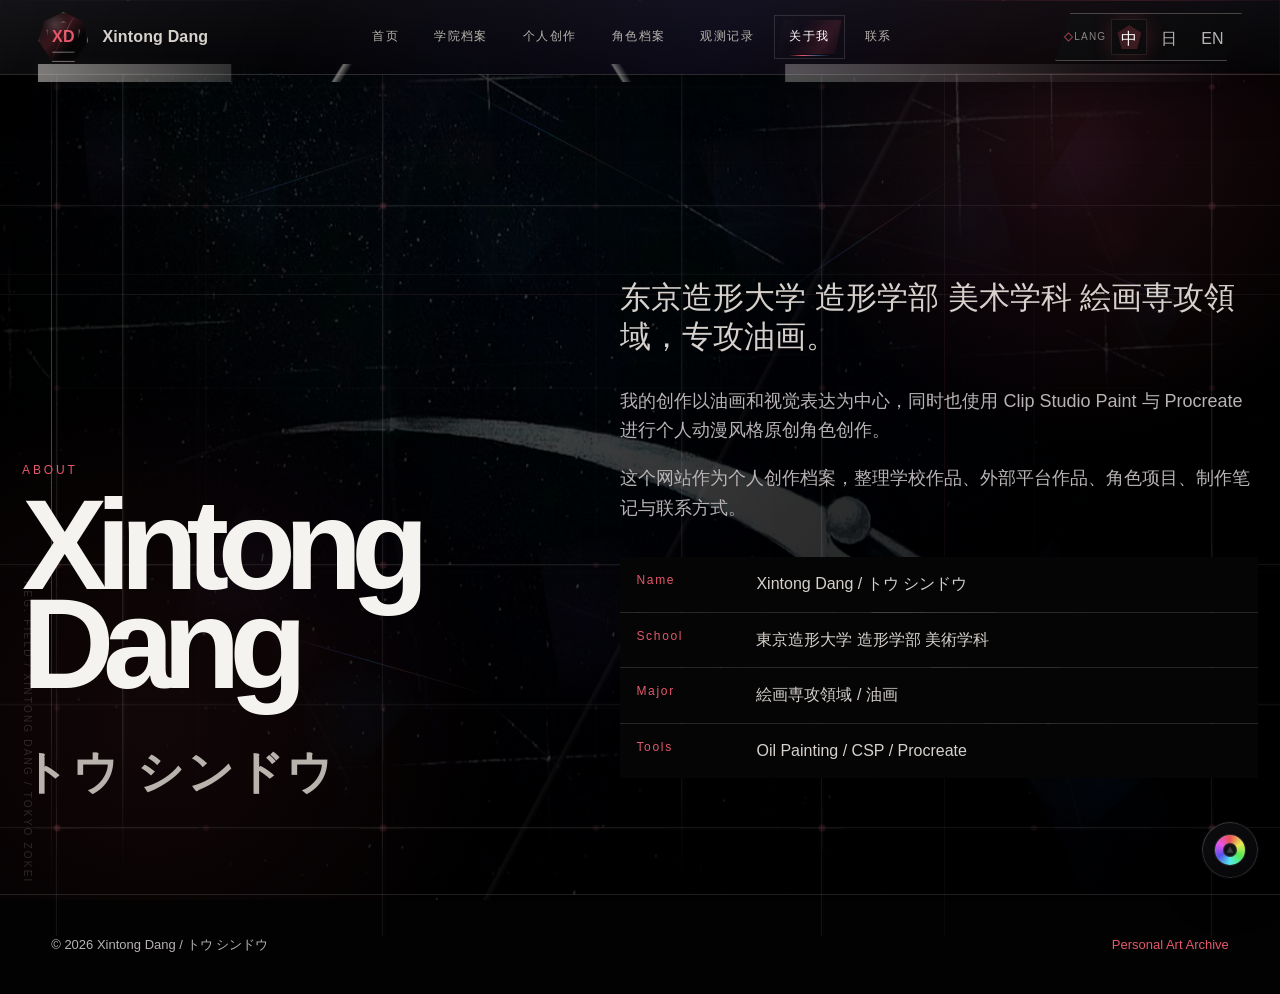
==== commit 425ef013: "Add files via upload" ====
--- a/about.html
+++ b/about.html
@@ -4,12 +4,12 @@
   <meta charset="UTF-8" />
   <meta name="viewport" content="width=device-width, initial-scale=1.0" />
   <meta name="description" content="Xintong Dang / トウ シンドウ multilingual personal art archive." />
-  <link rel="stylesheet" href="assets/css/style.css" />
+  <link rel="stylesheet" href="assets/css/style.css?v=21" />
   <title>About | Xintong Dang</title>
 </head>
 <body data-page="about">
   <div class="site-field" aria-hidden="true"></div>
-  <header class="site-header">
+  <header class="site-header crystal-header-v21">
     <a class="brand" href="index.html" aria-label="Home">
       <span class="brand-mark">XD</span>
       <span class="brand-text">Xintong Dang</span>
--- a/assets/css/style.css
+++ b/assets/css/style.css
@@ -1093,3 +1093,3418 @@
   .log-entry{grid-template-columns:1fr;gap:6px}
   .about-spec div{grid-template-columns:1fr}
 }
+
+
+/* ===== V9 fixes: rhythm, academic layout, non-uniform moving lines ===== */
+
+/* Irregular observation-line background: less square grid, faster movement, occasional glowing nodes */
+.site-field{
+  opacity:.86;
+  background-image:
+    linear-gradient(90deg,transparent 0 7.8%,rgba(226,222,218,.11) 7.86%,transparent 7.95% 19.7%,rgba(226,222,218,.05) 19.78%,transparent 19.88% 44.2%,rgba(226,222,218,.10) 44.28%,transparent 44.38% 71.6%,rgba(226,222,218,.06) 71.68%,transparent 71.78%),
+    linear-gradient(0deg,transparent 0 13.4%,rgba(226,222,218,.08) 13.48%,transparent 13.58% 31.8%,rgba(226,222,218,.12) 31.88%,transparent 31.98% 63.1%,rgba(226,222,218,.055) 63.18%,transparent 63.28% 82.4%,rgba(226,222,218,.09) 82.48%,transparent 82.58%),
+    repeating-linear-gradient(90deg,transparent 0 23px,rgba(214,209,204,.026) 23px 24px,transparent 24px 59px),
+    repeating-linear-gradient(0deg,transparent 0 31px,rgba(214,209,204,.022) 31px 32px,transparent 32px 71px);
+  background-size:137vw 100%,100% 119vh,173px 100%,100% 211px;
+  background-position:0 0,0 0,0 0,0 0;
+  animation:fieldShift 14s linear infinite alternate;
+}
+.site-field::before{
+  inset:0;
+  opacity:.72;
+  background:
+    radial-gradient(circle at 7.85% 31.88%,rgba(238,235,231,.82) 0 1px,rgba(238,235,231,.30) 1px 2px,transparent 4px),
+    radial-gradient(circle at 44.28% 13.48%,rgba(238,235,231,.72) 0 1px,rgba(238,235,231,.24) 1px 2px,transparent 4px),
+    radial-gradient(circle at 71.68% 82.48%,rgba(238,235,231,.68) 0 1px,rgba(238,235,231,.22) 1px 2px,transparent 4px),
+    radial-gradient(circle at 19.78% 63.18%,var(--red-glow) 0 1px,rgba(238,235,231,.16) 1px 3px,transparent 6px);
+  animation:nodeBlink 5.2s ease-in-out infinite alternate;
+}
+.site-field::after{
+  inset:0;
+  opacity:.82;
+  background:
+    linear-gradient(90deg,transparent 0 9.5%,rgba(240,238,235,.72) 9.54%,rgba(240,238,235,.10) 9.70%,transparent 10.2%),
+    linear-gradient(90deg,transparent 0 53.2%,rgba(240,238,235,.46) 53.24%,rgba(240,238,235,.08) 53.36%,transparent 53.9%),
+    linear-gradient(0deg,transparent 0 21.6%,rgba(240,238,235,.58) 21.64%,rgba(240,238,235,.09) 21.78%,transparent 22.2%),
+    linear-gradient(0deg,transparent 0 69.4%,rgba(240,238,235,.36) 69.44%,rgba(240,238,235,.08) 69.58%,transparent 70.0%);
+  animation:gridDrift 15s linear infinite alternate;
+}
+@keyframes fieldShift{
+  from{background-position:-2vw 0,0 -1vh,-24px 0,0 -36px}
+  to{background-position:2vw 0,0 1vh,42px 0,0 48px}
+}
+@keyframes nodeBlink{
+  0%,35%{opacity:.26;filter:brightness(.85)}
+  55%{opacity:.82;filter:brightness(1.35)}
+  100%{opacity:.42;filter:brightness(1)}
+}
+
+/* Bug 1: PC homepage title / Japanese name overlap */
+.home-title-block h1{
+  line-height:.84;
+  letter-spacing:-.095em;
+}
+.jp-name{
+  margin:34px 0 38px;
+  line-height:1.18;
+}
+
+/* Bug 2: section rail should not create a huge first-row height before images */
+.section-rail{
+  grid-row:1 / span 2;
+}
+.editorial-section{
+  row-gap:0;
+}
+.section-intro{
+  margin-bottom:22px;
+}
+
+/* Bug 3: project subsection titles belong to the content column, not the left rail */
+.project-note{
+  grid-column:2;
+  writing-mode:horizontal-tb;
+}
+.project-note h3,
+.project-note p,
+.project-note span{
+  writing-mode:horizontal-tb;
+  transform:none;
+}
+
+/* Bug 4: preserve original image ratios in academic gallery.
+   Use editorial-column masonry instead of cropped fixed boxes. */
+.editorial-wall{
+  grid-column:2;
+  display:block;
+  column-gap:16px;
+}
+.large-wall{columns:3 320px;}
+.drawing-wall{columns:4 220px;}
+.print-wall{columns:3 260px;}
+.research-wall{columns:3 260px;}
+
+.editorial-image,
+.editorial-image.feature,
+.editorial-image.panorama,
+.editorial-image.tall,
+.editorial-image.wide,
+.editorial-image.mini,
+.editorial-image.print,
+.editorial-image.research,
+.large-wall .editorial-image:nth-child(n),
+.drawing-wall .editorial-image:nth-child(n),
+.research-wall .editorial-image:nth-child(n),
+.print-wall .editorial-image:nth-child(n){
+  display:block;
+  break-inside:avoid;
+  page-break-inside:avoid;
+  margin:0 0 16px;
+  grid-column:auto;
+  grid-row:auto;
+}
+.editorial-image .gallery-open{
+  height:auto;
+  min-height:0;
+  background:#070708;
+  display:block;
+}
+.editorial-image .gallery-open img{
+  width:100%;
+  height:auto;
+  object-fit:contain;
+  display:block;
+}
+.editorial-image .gallery-open::after{
+  background:linear-gradient(180deg,rgba(0,0,0,.01),rgba(0,0,0,.20));
+  opacity:.28;
+}
+.editorial-image .gallery-open:hover::after{opacity:.06}
+
+/* Give some deliberate rhythm without cropping */
+.large-wall .editorial-image:nth-child(1),
+.large-wall .editorial-image:nth-child(4),
+.drawing-wall .editorial-image:nth-child(1),
+.drawing-wall .editorial-image:nth-child(8),
+.drawing-wall .editorial-image:nth-child(16){
+  margin-bottom:24px;
+}
+.drawing-wall .editorial-image:nth-child(5),
+.drawing-wall .editorial-image:nth-child(13),
+.drawing-wall .editorial-image:nth-child(21){
+  transform:translateY(22px);
+}
+.large-wall .editorial-image:nth-child(2),
+.large-wall .editorial-image:nth-child(7),
+.research-wall .editorial-image:nth-child(3){
+  transform:translateY(18px);
+}
+
+@media(max-width:1100px){
+  .section-rail{grid-row:auto}
+  .project-note{grid-column:1}
+  .editorial-wall{grid-column:1}
+}
+@media(max-width:760px){
+  .large-wall,.drawing-wall,.print-wall,.research-wall{columns:2 160px}
+  .drawing-wall .editorial-image:nth-child(n),
+  .large-wall .editorial-image:nth-child(n),
+  .research-wall .editorial-image:nth-child(n){
+    transform:none;
+  }
+}
+@media(max-width:520px){
+  .large-wall,.drawing-wall,.print-wall,.research-wall{columns:1}
+}
+
+
+/* ===== V10: detail views, homepage large-work composition, refined markers ===== */
+
+.site-field::before{
+  background:
+    radial-gradient(circle at 7.85% 31.88%,rgba(255,90,90,.86) 0 1.5px,rgba(255,90,90,.22) 1.5px 4px,transparent 7px),
+    radial-gradient(circle at 44.28% 13.48%,rgba(238,235,231,.72) 0 1px,rgba(238,235,231,.24) 1px 2px,transparent 4px),
+    radial-gradient(circle at 71.68% 82.48%,rgba(255,90,90,.72) 0 1.3px,rgba(255,90,90,.18) 1.3px 3.6px,transparent 6px),
+    radial-gradient(circle at 19.78% 63.18%,rgba(255,112,112,.82) 0 1.6px,rgba(255,112,112,.20) 1.6px 4px,transparent 6px),
+    radial-gradient(circle at 53.24% 21.64%,rgba(255,102,102,.68) 0 1.2px,rgba(255,102,102,.16) 1.2px 3px,transparent 5px),
+    radial-gradient(circle at 9.54% 69.44%,rgba(255,102,102,.78) 0 1.4px,rgba(255,102,102,.16) 1.4px 3.2px,transparent 5px);
+  animation:nodeBlink 4.8s ease-in-out infinite alternate;
+}
+
+.editorial-image{
+  position:relative;
+  padding:18px 0 0 18px;
+}
+.editorial-image .image-code{
+  position:absolute !important;
+  left:0;
+  top:0;
+  bottom:auto;
+  z-index:5;
+  background:#050506;
+  border:1px solid rgba(214,209,204,.22);
+  color:var(--red-bright);
+  padding:3px 8px;
+  font-size:11px;
+  letter-spacing:.18em;
+  min-width:34px;
+  text-align:center;
+}
+.editorial-image .gallery-open::after{
+  background:linear-gradient(180deg,rgba(0,0,0,.01),rgba(0,0,0,.12));
+}
+
+/* homepage only uses large-scale works, preserves ratios */
+.home-constellation.home-largeworks{
+  position:relative;
+  display:block;
+  min-height:760px;
+  padding:18px 0 0;
+}
+.home-constellation.home-largeworks::before{
+  content:"";
+  position:absolute;
+  inset:0;
+  pointer-events:none;
+  background:
+    linear-gradient(90deg,transparent 0 10%,rgba(214,209,204,.18) 10.05%,transparent 10.12% 44%,rgba(214,209,204,.13) 44.05%,transparent 44.12% 80%,rgba(214,209,204,.10) 80.05%,transparent 80.12%),
+    linear-gradient(0deg,transparent 0 18%,rgba(214,209,204,.16) 18.05%,transparent 18.12% 57%,rgba(214,209,204,.10) 57.05%,transparent 57.12%);
+  opacity:.58;
+}
+.home-image{
+  position:absolute;
+  display:block;
+  padding:12px;
+  background:transparent;
+  overflow:visible;
+  transition:transform .28s ease;
+}
+.home-image::before,
+.home-image::after{
+  content:"";
+  position:absolute;
+  pointer-events:none;
+}
+.home-image::before{
+  inset:0;
+  border:1px solid rgba(214,209,204,.20);
+  box-shadow:0 0 0 1px rgba(255,255,255,.02) inset;
+}
+.home-image::after{
+  content:attr(data-code);
+  left:6px;
+  bottom:-12px;
+  width:auto;
+  height:auto;
+  padding:3px 8px;
+  font-size:11px;
+  letter-spacing:.18em;
+  color:var(--red-bright);
+  background:#050506;
+  border:1px solid rgba(214,209,204,.18);
+}
+.home-image img{
+  width:100%;
+  height:auto !important;
+  display:block;
+  object-fit:contain !important;
+  filter:saturate(.97) contrast(1.03);
+}
+.home-image span{display:none}
+.home-image:hover{transform:translateY(-4px)}
+.home-image:hover img{filter:saturate(1.04) contrast(1.08)}
+.home-image.hf-35{right:5%; top:2%; width:46%}
+.home-image.hf-33{right:24%; top:40%; width:31%}
+.home-image.hf-38{right:0; top:26%; width:27%}
+.home-image.hf-37{right:7%; top:64%; width:37%}
+.home-image.hf-41{right:0; top:75%; width:23%}
+
+.art-viewer .lightbox-stage figcaption{
+  display:flex;
+  flex-direction:column;
+  justify-content:flex-start;
+}
+.art-viewer .detail-preview-panel{
+  margin:auto 0;
+  display:flex;
+  flex-direction:column;
+  gap:10px;
+}
+.art-viewer .detail-preview-label{
+  margin:0;
+  color:var(--silver-soft);
+  font-size:11px;
+  letter-spacing:.2em;
+}
+.art-viewer .detail-preview-list{
+  display:flex;
+  flex-direction:column;
+  gap:10px;
+  max-height:280px;
+  overflow:auto;
+  padding-right:4px;
+}
+.art-viewer .detail-preview-list::-webkit-scrollbar{width:5px}
+.art-viewer .detail-preview-list::-webkit-scrollbar-thumb{background:rgba(214,209,204,.18)}
+.art-viewer .detail-thumb{
+  border:1px solid rgba(214,209,204,.18);
+  background:#050506;
+  padding:8px;
+  display:grid;
+  grid-template-columns:64px 1fr;
+  grid-template-rows:auto auto;
+  gap:6px 10px;
+  align-items:center;
+  text-align:left;
+  cursor:pointer;
+}
+.art-viewer .detail-thumb img{
+  width:64px;
+  height:auto;
+  max-height:84px;
+  object-fit:contain;
+  grid-row:1 / span 2;
+  border:1px solid rgba(214,209,204,.12);
+}
+.art-viewer .detail-thumb-kind{
+  font-size:10px;
+  color:var(--silver-soft);
+  letter-spacing:.18em;
+}
+.art-viewer .detail-thumb-no{
+  color:var(--red-bright);
+  font-size:15px;
+  letter-spacing:.12em;
+}
+.art-viewer .detail-thumb.active{
+  border-color:var(--red-bright);
+  box-shadow:0 0 0 1px rgba(255,255,255,.03) inset, 0 0 20px rgba(255,82,108,.10);
+}
+
+@media(max-width:1100px){
+  .art-viewer .detail-preview-list{
+    flex-direction:row;
+    max-height:none;
+    overflow:auto;
+  }
+  .art-viewer .detail-thumb{min-width:148px}
+}
+@media(max-width:640px){
+  .home-constellation.home-largeworks{min-height:560px;padding-top:12px}
+  .home-image.hf-35{right:0;top:0;width:62%}
+  .home-image.hf-33{right:8%;top:40%;width:48%}
+  .home-image.hf-38{right:0;top:18%;width:34%}
+  .home-image.hf-37{right:0;top:68%;width:54%}
+  .home-image.hf-41{left:18%;top:74%;width:30%}
+}
+
+
+/* ===== V11 self-check corrections and design refinements ===== */
+
+/* Use accent-aware coordinate nodes instead of fixed red. */
+.site-field::before{
+  background:
+    radial-gradient(circle at 7.85% 31.88%,var(--red-bright) 0 1.5px,var(--red-glow) 1.5px 4px,transparent 7px),
+    radial-gradient(circle at 44.28% 13.48%,rgba(238,235,231,.72) 0 1px,rgba(238,235,231,.24) 1px 2px,transparent 4px),
+    radial-gradient(circle at 71.68% 82.48%,var(--red-bright) 0 1.3px,var(--red-glow) 1.3px 3.6px,transparent 6px),
+    radial-gradient(circle at 19.78% 63.18%,var(--red-bright) 0 1.6px,var(--red-glow) 1.6px 4px,transparent 6px),
+    radial-gradient(circle at 53.24% 21.64%,var(--red-bright) 0 1.2px,var(--red-glow) 1.2px 3px,transparent 5px),
+    radial-gradient(circle at 9.54% 69.44%,var(--red-bright) 0 1.4px,var(--red-glow) 1.4px 3.2px,transparent 5px);
+}
+
+/* Improve header resilience on medium desktop widths. */
+.site-header{min-height:68px}
+.nav{flex-wrap:nowrap}
+@media(max-width:1180px){
+  .nav{gap:2px;font-size:11px;letter-spacing:.08em}
+  .nav a{padding:8px 8px}
+  .brand-text{max-width:160px;overflow:hidden;text-overflow:ellipsis}
+}
+
+/* Academic quick section rail */
+.quick-section-rail{
+  position:fixed;
+  right:18px;
+  top:50%;
+  transform:translateY(-50%);
+  z-index:25;
+  display:grid;
+  gap:8px;
+}
+.quick-section-rail a{
+  width:72px;
+  min-height:46px;
+  display:grid;
+  align-content:center;
+  gap:2px;
+  padding:7px 8px;
+  background:rgba(5,5,6,.72);
+  border:1px solid rgba(214,209,204,.18);
+  backdrop-filter:blur(4px);
+}
+.quick-section-rail span{
+  color:var(--red-bright);
+  font-size:11px;
+  letter-spacing:.16em;
+}
+.quick-section-rail b{
+  color:var(--silver-soft);
+  font-size:10px;
+  font-weight:520;
+  letter-spacing:.08em;
+}
+.quick-section-rail a:hover{
+  border-color:var(--red-bright);
+  box-shadow:0 0 18px var(--red-glow);
+}
+@media(max-width:1180px){
+  .quick-section-rail{display:none}
+}
+
+/* Academic view mode tool */
+.academic-tools{
+  display:flex;
+  justify-content:flex-end;
+  align-self:end;
+}
+.view-mode-toggle{
+  width:114px;
+  height:54px;
+  border:1px solid rgba(214,209,204,.22);
+  background:#050506;
+  color:var(--silver);
+  cursor:pointer;
+  display:grid;
+  align-content:center;
+  gap:2px;
+  text-align:left;
+  padding:8px 12px;
+}
+.view-mode-toggle span{
+  color:var(--red-bright);
+  font-size:10px;
+  letter-spacing:.18em;
+}
+.view-mode-toggle b{
+  color:var(--silver);
+  font-size:18px;
+  letter-spacing:.04em;
+}
+.view-mode-toggle:hover{
+  border-color:var(--red-bright);
+  box-shadow:0 0 24px var(--red-glow);
+}
+
+/* Focus mode: larger, slower gallery rhythm for close looking */
+.academic-redesign.focus-mode .large-wall{columns:2 420px}
+.academic-redesign.focus-mode .drawing-wall{columns:3 280px}
+.academic-redesign.focus-mode .print-wall{columns:2 340px}
+.academic-redesign.focus-mode .research-wall{columns:2 340px}
+.academic-redesign.focus-mode .editorial-image{margin-bottom:28px}
+
+/* Avoid homepage crowding on medium screens. */
+@media(min-width:981px) and (max-width:1320px){
+  .home-cover{
+    grid-template-columns:.95fr 1.05fr;
+    gap:34px;
+  }
+  .home-title-block h1{
+    font-size:clamp(82px,11vw,142px);
+  }
+  .home-constellation.home-largeworks{
+    min-height:650px;
+  }
+  .home-image.hf-35{width:52%;right:3%;top:2%}
+  .home-image.hf-33{width:34%;right:26%;top:38%}
+  .home-image.hf-38{width:30%;right:0;top:24%}
+  .home-image.hf-37{width:38%;right:5%;top:64%}
+  .home-image.hf-41{width:24%;right:0;top:73%}
+}
+
+/* Lightbox detail panel: clearer reading hierarchy */
+.art-viewer .detail-preview-panel[hidden]{display:none!important}
+.art-viewer .detail-preview-label{
+  border-top:1px solid rgba(214,209,204,.18);
+  padding-top:12px;
+}
+.art-viewer .detail-thumb{
+  transition:border-color .2s ease, transform .2s ease, box-shadow .2s ease;
+}
+.art-viewer .detail-thumb:hover{
+  transform:translateX(3px);
+  border-color:rgba(214,209,204,.45);
+}
+.art-viewer .detail-thumb img{
+  background:#0a0a0b;
+}
+
+/* Thumbnail images are lighter; retain full image only in lightbox. */
+.editorial-image .gallery-open img,
+.home-image img{
+  image-rendering:auto;
+}
+
+/* Mobile: keep tools out of the way. */
+@media(max-width:760px){
+  .academic-tools{justify-content:flex-start;margin-top:18px}
+  .view-mode-toggle{width:104px;height:50px}
+}
+
+
+/* ===== V12: work pages, image index, random access ===== */
+
+/* Selected work page link */
+.work-page-link{
+  position:absolute;
+  right:0;
+  top:0;
+  z-index:6;
+  padding:3px 8px;
+  background:#050506;
+  border:1px solid rgba(214,209,204,.22);
+  color:var(--silver-soft);
+  font-size:10px;
+  letter-spacing:.16em;
+  opacity:0;
+  transform:translateY(-4px);
+  transition:.2s ease;
+}
+.editorial-image:hover .work-page-link{
+  opacity:1;
+  transform:translateY(0);
+}
+.work-page-link:hover{
+  color:var(--red-bright);
+  border-color:var(--red-bright);
+}
+
+/* Academic tool buttons */
+.academic-tools{
+  gap:8px;
+  flex-wrap:wrap;
+}
+.archive-index-toggle,
+.random-access{
+  min-width:104px;
+  height:54px;
+  border:1px solid rgba(214,209,204,.22);
+  background:#050506;
+  color:var(--silver);
+  cursor:pointer;
+  display:grid;
+  align-content:center;
+  gap:2px;
+  text-align:left;
+  padding:8px 12px;
+}
+.archive-index-toggle span,
+.random-access span{
+  color:var(--red-bright);
+  font-size:10px;
+  letter-spacing:.18em;
+}
+.archive-index-toggle b,
+.random-access b{
+  color:var(--silver);
+  font-size:17px;
+  letter-spacing:.04em;
+}
+.archive-index-toggle:hover,
+.random-access:hover{
+  border-color:var(--red-bright);
+  box-shadow:0 0 24px var(--red-glow);
+}
+.home-random{
+  margin-top:28px;
+}
+
+/* Image index overlay */
+.archive-index-overlay{
+  position:fixed;
+  inset:0;
+  z-index:120;
+  display:none;
+  background:rgba(0,0,0,.92);
+  padding:34px;
+  overflow:auto;
+}
+.archive-index-overlay.open{display:block}
+.archive-index-inner{
+  width:min(1320px,100%);
+  margin:0 auto;
+}
+.archive-index-inner h2{
+  font-size:clamp(64px,10vw,150px);
+  line-height:.78;
+  letter-spacing:-.08em;
+  margin:0 0 18px;
+}
+.archive-index-note{
+  color:var(--muted);
+  max-width:720px;
+  margin-bottom:28px;
+}
+.archive-index-grid{
+  display:grid;
+  grid-template-columns:repeat(auto-fill,minmax(92px,1fr));
+  gap:9px;
+}
+.archive-index-item{
+  border:1px solid rgba(214,209,204,.18);
+  background:#050506;
+  padding:6px;
+  cursor:pointer;
+  display:grid;
+  gap:5px;
+  text-align:left;
+}
+.archive-index-item span{
+  color:var(--red-bright);
+  font-size:10px;
+  letter-spacing:.16em;
+}
+.archive-index-item img{
+  width:100%;
+  aspect-ratio:1/1;
+  object-fit:cover;
+  filter:saturate(.92) contrast(1.02);
+}
+.archive-index-item:hover{
+  border-color:var(--red-bright);
+  box-shadow:0 0 20px var(--red-glow);
+}
+.archive-index-close{
+  position:fixed;
+  top:24px;
+  right:28px;
+  width:44px;
+  height:44px;
+  border:1px solid rgba(214,209,204,.28);
+  background:#050506;
+  color:var(--silver);
+  font-size:28px;
+  cursor:pointer;
+}
+
+/* Standalone work pages */
+.work-page{
+  width:min(1480px,calc(100% - 44px));
+  margin:0 auto;
+  padding:38px 0 100px;
+}
+.work-return{
+  padding:24px 0;
+}
+.work-return a{
+  color:var(--silver-soft);
+  font-size:12px;
+  letter-spacing:.14em;
+  text-transform:uppercase;
+}
+.work-return a:hover{color:var(--red-bright)}
+.work-hero{
+  min-height:calc(100vh - 160px);
+  display:grid;
+  grid-template-columns:minmax(0,1fr) 360px;
+  gap:26px;
+  align-items:end;
+}
+.work-image-stage{
+  border:1px solid rgba(214,209,204,.20);
+  background:#050506;
+  padding:18px;
+  display:grid;
+  place-items:center;
+  min-height:62vh;
+}
+.work-main-image{
+  max-width:100%;
+  max-height:calc(100vh - 190px);
+  width:auto;
+  height:auto;
+  display:block;
+}
+.work-info-panel{
+  border-left:1px solid rgba(214,209,204,.24);
+  padding:22px 0 22px 24px;
+}
+.work-no{
+  color:var(--red-bright);
+  letter-spacing:.18em;
+  font-size:12px;
+}
+.work-info-panel h1{
+  font-size:clamp(34px,4vw,64px);
+  line-height:.9;
+  letter-spacing:-.06em;
+  color:var(--silver);
+  margin:0 0 14px;
+}
+.work-project{
+  color:var(--muted);
+}
+.work-info-panel dl{
+  display:grid;
+  gap:1px;
+  margin:26px 0;
+  background:rgba(214,209,204,.16);
+}
+.work-info-panel dl div{
+  background:#050506;
+  display:grid;
+  grid-template-columns:96px 1fr;
+  gap:12px;
+  padding:10px 12px;
+}
+.work-info-panel dt{
+  color:var(--red-bright);
+  font-size:10px;
+  letter-spacing:.14em;
+}
+.work-info-panel dd{
+  margin:0;
+  color:var(--silver-soft);
+}
+.work-desc{
+  color:var(--muted);
+  display:none;
+}
+html[lang="zh"] .work-desc.lang-zh,
+html[lang="ja"] .work-desc.lang-ja,
+html[lang="en"] .work-desc.lang-en{
+  display:block;
+}
+.work-detail-views,
+.related-works{
+  margin:80px 0 0;
+  border-top:1px solid rgba(214,209,204,.20);
+  padding-top:24px;
+}
+.work-detail-strip{
+  display:flex;
+  gap:14px;
+  overflow:auto;
+  padding-bottom:8px;
+}
+.work-detail-thumb{
+  min-width:260px;
+  border:1px solid rgba(214,209,204,.20);
+  background:#050506;
+  padding:10px;
+  cursor:pointer;
+  text-align:left;
+}
+.work-detail-thumb img{
+  width:100%;
+  height:170px;
+  object-fit:contain;
+  display:block;
+}
+.work-detail-thumb span{
+  color:var(--red-bright);
+  font-size:11px;
+  letter-spacing:.16em;
+}
+.work-detail-thumb:hover,
+.work-detail-thumb.active{
+  border-color:var(--red-bright);
+  box-shadow:0 0 24px var(--red-glow);
+}
+.related-works>div{
+  display:grid;
+  grid-template-columns:repeat(auto-fit,minmax(190px,1fr));
+  gap:1px;
+  background:rgba(214,209,204,.16);
+}
+.related-works a{
+  background:#050506;
+  padding:16px;
+}
+.related-works span{
+  display:block;
+  color:var(--red-bright);
+  letter-spacing:.16em;
+  font-size:11px;
+}
+.related-works b{
+  color:var(--silver);
+}
+@media(max-width:980px){
+  .work-hero{grid-template-columns:1fr}
+  .work-info-panel{border-left:0;border-top:1px solid rgba(214,209,204,.24);padding:22px 0}
+}
+@media(max-width:640px){
+  .work-page{width:calc(100% - 28px)}
+  .work-image-stage{padding:10px;min-height:42vh}
+  .archive-index-overlay{padding:20px}
+}
+
+
+/* ===== V13 strict coordinate intersections + richer background motion ===== */
+
+/* Remove old free-floating glow dots. Nodes are now real intersections of visible lines. */
+.site-field::before{
+  background:none!important;
+  animation:none!important;
+}
+
+/* Keep the base irregular line texture, but make it secondary behind the real coordinate system. */
+.site-field{
+  opacity:.58;
+}
+
+/* Real coordinate system overlay.
+   Every glowing point is placed by JS at an actual vertical/horizontal line intersection. */
+.coordinate-field{
+  position:fixed;
+  inset:-4vh -4vw;
+  z-index:-1;
+  pointer-events:none;
+  overflow:hidden;
+  opacity:.82;
+  mix-blend-mode:screen;
+  transform:translate3d(0,0,0);
+  animation:coordinateDrift 12s ease-in-out infinite alternate;
+}
+
+.coordinate-field::before,
+.coordinate-field::after{
+  content:"";
+  position:absolute;
+  pointer-events:none;
+}
+
+/* soft scan beams: enrich the NASA/observation feeling without replacing the line system */
+.coordinate-field::before{
+  left:-20%;
+  right:-20%;
+  top:34%;
+  height:1px;
+  background:linear-gradient(90deg,transparent,rgba(230,226,222,.22),var(--red-glow),rgba(230,226,222,.16),transparent);
+  opacity:.55;
+  animation:scanHorizontal 8.5s linear infinite;
+}
+
+.coordinate-field::after{
+  top:-25%;
+  bottom:-25%;
+  left:72%;
+  width:1px;
+  background:linear-gradient(180deg,transparent,rgba(230,226,222,.18),var(--red-glow),rgba(230,226,222,.12),transparent);
+  opacity:.45;
+  animation:scanVertical 10.5s linear infinite;
+}
+
+.coord-line{
+  position:absolute;
+  background:rgba(226,222,218,.22);
+  box-shadow:0 0 14px rgba(226,222,218,.035);
+}
+
+.coord-line.vertical{
+  top:0;
+  bottom:0;
+  width:1px;
+  transform:translateX(-.5px);
+}
+
+.coord-line.horizontal{
+  left:0;
+  right:0;
+  height:1px;
+  transform:translateY(-.5px);
+}
+
+.coord-line.major{
+  background:rgba(236,233,230,.42);
+  box-shadow:
+    0 0 18px rgba(236,233,230,.10),
+    0 0 1px rgba(236,233,230,.65);
+}
+
+.coord-line.minor{
+  background:rgba(226,222,218,.12);
+}
+
+.coord-line.segment::before,
+.coord-line.segment::after{
+  content:"";
+  position:absolute;
+  background:rgba(226,222,218,.38);
+  opacity:.6;
+}
+
+.coord-line.vertical.segment::before{
+  top:12%;
+  height:11%;
+  left:0;
+  width:1px;
+}
+.coord-line.vertical.segment::after{
+  bottom:18%;
+  height:7%;
+  left:0;
+  width:1px;
+}
+.coord-line.horizontal.segment::before{
+  left:8%;
+  width:10%;
+  top:0;
+  height:1px;
+}
+.coord-line.horizontal.segment::after{
+  right:13%;
+  width:7%;
+  top:0;
+  height:1px;
+}
+
+/* Intersections: exact left/top match the visible vertical/horizontal lines. */
+.coord-node{
+  position:absolute;
+  width:6px;
+  height:6px;
+  border-radius:50%;
+  transform:translate(-50%,-50%);
+  background:var(--red-bright);
+  opacity:.10;
+  box-shadow:
+    0 0 0 1px rgba(255,255,255,.08),
+    0 0 10px var(--red-glow),
+    0 0 24px var(--red-glow);
+  animation:intersectionPulse 5.6s ease-in-out infinite;
+}
+
+.coord-node::before,
+.coord-node::after{
+  content:"";
+  position:absolute;
+  left:50%;
+  top:50%;
+  transform:translate(-50%,-50%);
+  border-radius:50%;
+  pointer-events:none;
+}
+
+.coord-node::before{
+  width:16px;
+  height:16px;
+  border:1px solid var(--red-glow);
+  opacity:.30;
+}
+
+.coord-node::after{
+  width:2px;
+  height:2px;
+  background:#fff3f3;
+  opacity:.55;
+}
+
+.coord-node.major{
+  width:7px;
+  height:7px;
+  opacity:.18;
+  animation-name:intersectionPulseMajor;
+}
+
+.coord-node.minor{
+  width:4px;
+  height:4px;
+  opacity:.07;
+  box-shadow:0 0 12px var(--red-glow);
+}
+
+/* tiny coordinate ticks around major intersections */
+.coord-node.major .tick-x,
+.coord-node.major .tick-y{
+  position:absolute;
+  display:block;
+  background:rgba(226,222,218,.25);
+  pointer-events:none;
+}
+
+.coord-node.major .tick-x{
+  left:-18px;
+  right:-18px;
+  top:50%;
+  height:1px;
+  transform:translateY(-50%);
+}
+
+.coord-node.major .tick-y{
+  top:-18px;
+  bottom:-18px;
+  left:50%;
+  width:1px;
+  transform:translateX(-50%);
+}
+
+@keyframes coordinateDrift{
+  from{transform:translate3d(-10px,-8px,0)}
+  to{transform:translate3d(12px,10px,0)}
+}
+
+@keyframes scanHorizontal{
+  0%{transform:translateY(-38vh);opacity:0}
+  12%{opacity:.42}
+  52%{opacity:.62}
+  100%{transform:translateY(52vh);opacity:0}
+}
+
+@keyframes scanVertical{
+  0%{transform:translateX(-48vw);opacity:0}
+  18%{opacity:.34}
+  58%{opacity:.50}
+  100%{transform:translateX(36vw);opacity:0}
+}
+
+@keyframes intersectionPulse{
+  0%,22%,100%{opacity:.06;filter:brightness(.75);transform:translate(-50%,-50%) scale(.72)}
+  36%{opacity:.18;filter:brightness(1.1);transform:translate(-50%,-50%) scale(.92)}
+  48%{opacity:.34;filter:brightness(1.75);transform:translate(-50%,-50%) scale(1.18)}
+  62%{opacity:.13;filter:brightness(.95);transform:translate(-50%,-50%) scale(.85)}
+}
+
+@keyframes intersectionPulseMajor{
+  0%,18%,100%{opacity:.10;filter:brightness(.85);transform:translate(-50%,-50%) scale(.78)}
+  34%{opacity:.30;filter:brightness(1.35);transform:translate(-50%,-50%) scale(1)}
+  46%{opacity:.70;filter:brightness(2);transform:translate(-50%,-50%) scale(1.28)}
+  68%{opacity:.18;filter:brightness(1);transform:translate(-50%,-50%) scale(.92)}
+}
+
+@media (prefers-reduced-motion: reduce){
+  .coordinate-field,
+  .coordinate-field::before,
+  .coordinate-field::after,
+  .coord-node{
+    animation:none!important;
+  }
+  .coord-node.major{opacity:.28}
+  .coord-node.minor{opacity:.10}
+}
+
+
+/* ===== V14: Printed Interface / Observational Field =====
+   Pure visual redesign: no image files changed.
+   Aim: art-blog + printed matter + observation interface.
+*/
+
+/* More spatial background: diagonal depth + luminous fragments, but still subordinate to artworks. */
+.coordinate-field{
+  opacity:.90;
+}
+.coordinate-field .field-diagonal,
+.coordinate-field .field-fragment{
+  position:absolute;
+  pointer-events:none;
+  display:block;
+}
+.coordinate-field .field-diagonal{
+  width:1px;
+  height:42vh;
+  background:linear-gradient(to bottom,transparent,rgba(214,209,204,.26),transparent);
+  transform-origin:center;
+  opacity:.28;
+  filter:drop-shadow(0 0 6px rgba(214,209,204,.06));
+}
+.coordinate-field .field-diagonal.major{
+  height:64vh;
+  opacity:.42;
+  background:linear-gradient(to bottom,transparent,rgba(214,209,204,.42),var(--red-glow),rgba(214,209,204,.20),transparent);
+}
+.coordinate-field .field-fragment{
+  height:2px;
+  width:clamp(22px,4vw,64px);
+  border-radius:999px;
+  background:var(--red-bright);
+  opacity:.18;
+  box-shadow:0 0 14px var(--red-glow);
+  transform-origin:center;
+  animation:fragmentBlink 6.8s ease-in-out infinite alternate;
+}
+.coordinate-field .field-fragment.cold{
+  background:#75a9ff;
+  box-shadow:0 0 16px rgba(117,169,255,.28);
+}
+.coordinate-field .field-fragment.violet{
+  background:#a679ff;
+  box-shadow:0 0 16px rgba(166,121,255,.30);
+}
+.coordinate-field .field-fragment.warm{
+  background:#ff8a5c;
+  box-shadow:0 0 14px rgba(255,138,92,.22);
+}
+@keyframes fragmentBlink{
+  0%,28%,100%{opacity:.08;filter:brightness(.8)}
+  44%{opacity:.28;filter:brightness(1.15)}
+  58%{opacity:.46;filter:brightness(1.55)}
+}
+
+/* Printed registration marks on major screens */
+.site-editorial::after,
+.academic-redesign::after,
+.work-page::after{
+  content:"REG. FIELD / XINTONG DANG / TOKYO ZOKEI";
+  position:fixed;
+  left:18px;
+  bottom:16px;
+  z-index:-1;
+  color:rgba(214,209,204,.18);
+  font-size:10px;
+  letter-spacing:.22em;
+  writing-mode:vertical-rl;
+  pointer-events:none;
+}
+
+/* Homepage: frame becomes more like a constructed exhibition board. */
+.home-constellation.home-largeworks{
+  isolation:isolate;
+}
+.home-constellation.home-largeworks::after{
+  content:"";
+  position:absolute;
+  inset:5% 0 8% 8%;
+  z-index:0;
+  pointer-events:none;
+  background:
+    linear-gradient(135deg,transparent 0 47.8%,rgba(214,209,204,.22) 47.9%,transparent 48.05% 100%),
+    linear-gradient(28deg,transparent 0 61.8%,rgba(214,209,204,.14) 61.9%,transparent 62.05% 100%),
+    radial-gradient(circle at 72% 16%,var(--red-glow),transparent 12%);
+  opacity:.76;
+}
+.home-image{
+  z-index:2;
+}
+.home-image::before{
+  border-color:rgba(214,209,204,.30);
+}
+.home-image::after{
+  content:attr(data-code) " / LSP";
+  color:var(--red-bright);
+}
+.home-image.hf-35{right:7%;top:0;width:50%}
+.home-image.hf-33{right:30%;top:38%;width:34%}
+.home-image.hf-38{right:0;top:25%;width:30%}
+.home-image.hf-37{right:9%;top:65%;width:39%}
+.home-image.hf-41{right:0;top:76%;width:25%}
+.home-title-block::after{
+  content:"SELECTED LARGE-SCALE PAINTINGS / 33 · 35 · 37 · 38 · 41";
+  display:block;
+  margin-top:28px;
+  color:rgba(214,209,204,.42);
+  font-size:11px;
+  letter-spacing:.18em;
+  max-width:520px;
+}
+
+/* Academic sections become distinct material fields. */
+.editorial-section{
+  position:relative;
+}
+.editorial-section::after{
+  content:"";
+  position:absolute;
+  left:74px;
+  right:0;
+  top:70px;
+  bottom:70px;
+  z-index:-1;
+  pointer-events:none;
+  border:1px solid rgba(214,209,204,.055);
+  opacity:.9;
+}
+
+/* 01: paintings = black exhibition board */
+.large-scale-block::after{
+  background:
+    linear-gradient(90deg,rgba(255,255,255,.025),transparent 14%,transparent 86%,rgba(255,255,255,.018)),
+    radial-gradient(circle at 86% 20%,var(--red-soft),transparent 26%);
+}
+.large-scale-block .editorial-wall{
+  padding-top:8px;
+}
+.large-scale-block .editorial-image .gallery-open{
+  background:#030304;
+  border:1px solid rgba(214,209,204,.12);
+}
+
+/* 02-A: etching = paper / registration field */
+.etching-note{
+  position:relative;
+  padding-left:18px;
+}
+.etching-note::before{
+  content:"REGISTRATION / COPPERPLATE / ELECTIVE";
+  position:absolute;
+  left:0;
+  top:0;
+  bottom:-8px;
+  width:1px;
+  color:rgba(214,209,204,.26);
+  font-size:9px;
+  letter-spacing:.16em;
+  writing-mode:vertical-rl;
+}
+.print-wall{
+  padding:18px;
+  background:
+    linear-gradient(90deg,rgba(245,232,202,.10),rgba(255,255,255,.025)),
+    linear-gradient(0deg,transparent 0 29%,rgba(90,80,60,.16) 29.08%,transparent 29.18% 66%,rgba(90,80,60,.10) 66.08%,transparent 66.18%);
+  border:1px solid rgba(214,209,204,.16);
+}
+.print-wall .editorial-image{
+  padding:24px 14px 14px 24px;
+}
+.print-wall .gallery-open{
+  background:#e8ddc7!important;
+  padding:8px!important;
+  border:1px solid rgba(70,55,38,.22)!important;
+}
+.print-wall .gallery-open img{
+  background:#efe5cf;
+  box-shadow:0 0 0 1px rgba(0,0,0,.12);
+}
+
+/* 02-B: 1000 drawings = dense collage / rhythm field */
+.drawing-note{
+  margin-top:78px;
+}
+.drawing-wall{
+  position:relative;
+}
+.drawing-wall::before{
+  content:"1000 DRAWINGS / SELECTED SEQUENCE";
+  position:absolute;
+  right:0;
+  top:-28px;
+  color:rgba(214,209,204,.28);
+  font-size:10px;
+  letter-spacing:.20em;
+}
+.drawing-wall .editorial-image{
+  padding-left:14px;
+  padding-top:14px;
+}
+.drawing-wall .editorial-image:nth-child(3n){
+  transform:translateY(18px);
+}
+.drawing-wall .editorial-image:nth-child(5n){
+  transform:translateY(-10px);
+}
+.drawing-wall .gallery-open{
+  border:1px solid rgba(214,209,204,.12);
+}
+
+/* 03: research notes = workbench / draft layer */
+.research-block::after{
+  background:
+    linear-gradient(90deg,transparent 0 12%,rgba(214,209,204,.08) 12.08%,transparent 12.16%),
+    linear-gradient(0deg,transparent 0 44%,rgba(214,209,204,.07) 44.08%,transparent 44.16%);
+}
+.research-wall{
+  padding:18px 0 0;
+}
+.research-wall .editorial-image{
+  padding:30px 10px 10px 30px;
+}
+.research-wall .editorial-image::before{
+  content:"SKETCH / NOTE";
+  position:absolute;
+  left:0;
+  top:12px;
+  color:rgba(214,209,204,.28);
+  font-size:9px;
+  letter-spacing:.16em;
+}
+
+/* Number labels: registration marks, not stickers. */
+.editorial-image .image-code{
+  background:transparent!important;
+  border:0!important;
+  color:var(--red-bright);
+  padding:0!important;
+  min-width:auto!important;
+  font-size:12px!important;
+}
+.editorial-image .image-code::before{
+  content:"No.";
+  color:rgba(214,209,204,.42);
+  margin-right:4px;
+}
+.editorial-image::after{
+  content:"";
+  position:absolute;
+  left:0;
+  top:18px;
+  width:10px;
+  height:1px;
+  background:rgba(214,209,204,.42);
+}
+
+/* Detail views: parent/detail relation becomes a diagram. */
+.art-viewer .detail-preview-panel{
+  position:relative;
+  padding-left:18px;
+}
+.art-viewer .detail-preview-panel::before{
+  content:"";
+  position:absolute;
+  left:4px;
+  top:28px;
+  bottom:12px;
+  width:1px;
+  background:linear-gradient(to bottom,rgba(214,209,204,.38),var(--red-glow),rgba(214,209,204,.10));
+}
+.art-viewer .detail-thumb{
+  position:relative;
+}
+.art-viewer .detail-thumb::before{
+  content:"";
+  position:absolute;
+  left:-18px;
+  top:50%;
+  width:16px;
+  height:1px;
+  background:rgba(214,209,204,.34);
+}
+.art-viewer .detail-thumb.active::before{
+  background:var(--red-bright);
+  box-shadow:0 0 10px var(--red-glow);
+}
+
+/* Work pages: printed plate / caption field */
+.work-image-stage{
+  position:relative;
+}
+.work-image-stage::before{
+  content:"IMAGE PLATE";
+  position:absolute;
+  left:18px;
+  top:14px;
+  color:rgba(214,209,204,.24);
+  font-size:10px;
+  letter-spacing:.18em;
+}
+.work-info-panel{
+  background:
+    linear-gradient(90deg,rgba(255,255,255,.018),transparent),
+    #050506;
+  padding-right:18px;
+}
+.work-detail-views{
+  position:relative;
+}
+.work-detail-views::before{
+  content:"DETAIL INDEX";
+  position:absolute;
+  right:0;
+  top:24px;
+  color:rgba(214,209,204,.24);
+  font-size:10px;
+  letter-spacing:.18em;
+}
+
+/* Image Index: make it feel like a contact sheet / print proof. */
+.archive-index-grid{
+  background:rgba(214,209,204,.08);
+  gap:1px;
+  padding:1px;
+}
+.archive-index-item{
+  border:0;
+  background:#050506;
+}
+.archive-index-item img{
+  aspect-ratio:4/3;
+  object-fit:contain;
+  background:#0b0b0c;
+}
+
+/* Subtle color sparks only as line-fragments, never random dots. */
+@media(max-width:760px){
+  .site-editorial::after,
+  .academic-redesign::after,
+  .work-page::after{
+    display:none;
+  }
+  .print-wall{padding:10px}
+  .drawing-wall .editorial-image:nth-child(n){
+    transform:none;
+  }
+}
+
+
+/* ===== V15: Horizontal Board + Timeline Field + Mineral Crystal Background ===== */
+
+.coordinate-field .field-diagonal,
+.coordinate-field .field-fragment{
+  display:none!important;
+}
+.coordinate-field{
+  opacity:.82;
+}
+.crystal-facet,
+.crystal-edge,
+.mineral-inclusion{
+  position:absolute;
+  display:block;
+  pointer-events:none;
+}
+.crystal-facet{
+  border:1px solid rgba(214,209,204,.09);
+  border-left-color:rgba(214,209,204,.20);
+  border-top-color:rgba(214,209,204,.16);
+  background:
+    linear-gradient(135deg,rgba(255,255,255,.025),transparent 38%),
+    linear-gradient(45deg,transparent 0 48%,rgba(214,209,204,.08) 48.2%,transparent 48.8% 100%);
+  clip-path:polygon(18% 0,100% 22%,74% 100%,0 76%);
+  opacity:.45;
+  animation:crystalBreathe 11s ease-in-out infinite alternate;
+}
+.crystal-edge{
+  height:1px;
+  background:linear-gradient(90deg,transparent,rgba(224,220,216,.34),rgba(224,220,216,.08),transparent);
+  opacity:.42;
+  filter:drop-shadow(0 0 8px rgba(224,220,216,.06));
+  animation:edgeGlint 8.5s ease-in-out infinite alternate;
+}
+.mineral-inclusion{
+  width:5px;
+  height:5px;
+  border-radius:50%;
+  transform:translate(-50%,-50%);
+  background:var(--red-bright);
+  opacity:.16;
+  box-shadow:0 0 12px var(--red-glow);
+  animation:inclusionPulse 7s ease-in-out infinite;
+}
+@keyframes crystalBreathe{
+  from{opacity:.22;filter:brightness(.88)}
+  to{opacity:.50;filter:brightness(1.08)}
+}
+@keyframes edgeGlint{
+  0%,35%,100%{opacity:.22}
+  58%{opacity:.62}
+}
+@keyframes inclusionPulse{
+  0%,70%,100%{opacity:.10;transform:translate(-50%,-50%) scale(.75)}
+  82%{opacity:.42;transform:translate(-50%,-50%) scale(1.18)}
+}
+
+.home-constellation.home-largeworks{
+  min-height:620px;
+  max-width:760px;
+  margin-left:auto;
+  display:block;
+}
+.home-constellation.home-largeworks::before{
+  background:
+    linear-gradient(90deg,transparent 0 8%,rgba(214,209,204,.22) 8.05%,transparent 8.14% 56%,rgba(214,209,204,.16) 56.05%,transparent 56.14%),
+    linear-gradient(0deg,transparent 0 18%,rgba(214,209,204,.18) 18.05%,transparent 18.14% 67%,rgba(214,209,204,.14) 67.05%,transparent 67.14%),
+    linear-gradient(35deg,transparent 0 48%,rgba(214,209,204,.18) 48.06%,transparent 48.18%);
+  opacity:.65;
+}
+.home-constellation.home-largeworks::after{
+  inset:3% 5% 5% 8%;
+  background:
+    linear-gradient(118deg,transparent 0 38%,rgba(214,209,204,.16) 38.08%,transparent 38.18%),
+    linear-gradient(28deg,transparent 0 64%,rgba(214,209,204,.11) 64.08%,transparent 64.18%),
+    radial-gradient(circle at 35% 42%,var(--red-glow),transparent 10%);
+}
+.home-image{
+  padding:13px;
+}
+.home-image::before{
+  border-color:rgba(214,209,204,.26);
+}
+.home-image::after{
+  bottom:-14px;
+}
+.home-image.hf-35{
+  left:2%;
+  top:4%;
+  width:64%;
+}
+.home-image.hf-33{
+  right:2%;
+  top:12%;
+  width:32%;
+}
+.home-image.hf-38{
+  right:8%;
+  top:39%;
+  width:30%;
+}
+.home-image.hf-37{
+  left:18%;
+  top:70%;
+  width:42%;
+}
+.home-image.hf-41{
+  right:0;
+  top:72%;
+  width:28%;
+}
+.home-image.hf-35::before{
+  border-color:rgba(214,209,204,.36);
+  box-shadow:0 0 0 1px rgba(255,255,255,.03) inset,0 0 30px rgba(0,0,0,.24);
+}
+.home-image.hf-35::after{
+  content:"35 / PRIMARY PLATE";
+}
+
+.archive-trajectory{
+  width:min(1480px,calc(100% - 44px));
+  margin:0 auto 72px;
+  padding:26px 0 34px;
+  border-top:1px solid rgba(214,209,204,.20);
+  border-bottom:1px solid rgba(214,209,204,.16);
+}
+.trajectory-heading{
+  display:grid;
+  grid-template-columns:260px 1fr;
+  gap:24px;
+  align-items:end;
+  margin-bottom:24px;
+}
+.trajectory-heading h2{
+  margin:0;
+  color:var(--silver);
+  font-size:clamp(34px,5vw,76px);
+  line-height:.88;
+  letter-spacing:-.06em;
+}
+.trajectory-track{
+  display:grid;
+  grid-template-columns:repeat(4,1fr);
+  gap:1px;
+  background:rgba(214,209,204,.16);
+  position:relative;
+}
+.trajectory-track::before{
+  content:"";
+  position:absolute;
+  left:8%;
+  right:8%;
+  top:50%;
+  height:1px;
+  background:linear-gradient(90deg,rgba(214,209,204,.10),var(--red-glow),rgba(214,209,204,.10));
+  pointer-events:none;
+}
+.trajectory-node{
+  position:relative;
+  min-height:130px;
+  background:#050506;
+  padding:18px;
+  display:grid;
+  align-content:space-between;
+}
+.trajectory-node::before{
+  content:"";
+  width:8px;
+  height:8px;
+  border-radius:50%;
+  background:var(--red-bright);
+  box-shadow:0 0 16px var(--red-glow);
+}
+.trajectory-node span{
+  color:var(--red-bright);
+  font-size:11px;
+  letter-spacing:.16em;
+}
+.trajectory-node b{
+  color:var(--silver);
+  font-size:20px;
+  line-height:1.1;
+}
+.trajectory-node em{
+  color:var(--muted);
+  font-style:normal;
+  font-size:12px;
+  letter-spacing:.12em;
+}
+.trajectory-node.primary{
+  background:linear-gradient(135deg,#050506,rgba(255,255,255,.025));
+}
+
+.work-chronology{
+  width:min(1480px,calc(100% - 44px));
+  margin:0 auto 64px;
+  padding:28px 0 34px;
+  border-top:1px solid rgba(214,209,204,.22);
+  border-bottom:1px solid rgba(214,209,204,.18);
+}
+.chronology-head{
+  display:grid;
+  grid-template-columns:260px 1fr;
+  gap:24px;
+  align-items:end;
+  margin-bottom:26px;
+}
+.chronology-head h2{
+  margin:0;
+  color:var(--silver);
+  font-size:clamp(34px,5vw,74px);
+  line-height:.86;
+  letter-spacing:-.06em;
+}
+.chronology-system{
+  display:grid;
+  gap:12px;
+}
+.chrono-row{
+  display:grid;
+  grid-template-columns:230px 1fr;
+  gap:22px;
+  align-items:center;
+}
+.chrono-label{
+  color:var(--silver-soft);
+  font-size:11px;
+  letter-spacing:.16em;
+}
+.chrono-track{
+  display:flex;
+  gap:7px;
+  align-items:center;
+  min-height:42px;
+  padding:7px 0;
+  border-top:1px solid rgba(214,209,204,.14);
+  border-bottom:1px solid rgba(214,209,204,.08);
+  overflow:auto;
+}
+.chrono-track button{
+  flex:0 0 auto;
+  border:1px solid rgba(214,209,204,.20);
+  background:#050506;
+  color:var(--silver-soft);
+  min-width:38px;
+  height:28px;
+  cursor:pointer;
+  font-size:11px;
+  letter-spacing:.08em;
+}
+.chrono-track button:hover{
+  border-color:var(--red-bright);
+  color:var(--red-bright);
+  box-shadow:0 0 16px var(--red-glow);
+}
+.chrono-row.painting .chrono-track{
+  border-top-color:rgba(214,209,204,.28);
+}
+.chrono-row.detail .chrono-track{
+  border-top-style:dashed;
+  border-bottom-style:dashed;
+}
+.chrono-row.detail button{
+  min-width:74px;
+  border-style:dashed;
+}
+.chrono-row.drawing .chrono-track button{
+  min-width:30px;
+}
+.chrono-row.etching .chrono-track{
+  background:linear-gradient(90deg,rgba(245,232,202,.06),transparent);
+}
+.chrono-row.research .chrono-track{
+  opacity:.82;
+}
+.editorial-image.chrono-flash .gallery-open{
+  box-shadow:0 0 0 1px var(--red-bright),0 0 32px var(--red-glow);
+}
+
+@media(max-width:980px){
+  .home-constellation.home-largeworks{
+    max-width:none;
+    min-height:580px;
+  }
+  .trajectory-heading,
+  .chronology-head,
+  .chrono-row{
+    grid-template-columns:1fr;
+    gap:10px;
+  }
+  .trajectory-track{
+    grid-template-columns:1fr 1fr;
+  }
+}
+@media(max-width:640px){
+  .home-image.hf-35{left:0;top:0;width:70%}
+  .home-image.hf-33{right:0;top:15%;width:36%}
+  .home-image.hf-38{right:5%;top:43%;width:35%}
+  .home-image.hf-37{left:10%;top:68%;width:52%}
+  .home-image.hf-41{right:0;top:76%;width:31%}
+  .trajectory-track{
+    grid-template-columns:1fr;
+  }
+  .chrono-track{
+    padding-bottom:10px;
+  }
+}
+
+
+/* ===== V16: real month-based chronology ===== */
+
+.chronology-summary .trajectory-heading h2,
+.month-chronology .chronology-head h2{
+  text-transform:none;
+}
+
+.month-track{
+  grid-template-columns:repeat(4,1fr);
+}
+
+.month-track .trajectory-node span{
+  font-variant-numeric:tabular-nums;
+}
+
+.month-chronology{
+  position:relative;
+}
+
+.month-chronology::before{
+  content:"";
+  position:absolute;
+  left:0;
+  right:0;
+  top:104px;
+  height:1px;
+  background:linear-gradient(90deg,transparent,rgba(214,209,204,.32),var(--red-glow),rgba(214,209,204,.18),transparent);
+  pointer-events:none;
+}
+
+.chrono-year{
+  display:grid;
+  grid-template-columns:230px 1fr;
+  gap:22px;
+  align-items:center;
+  margin:16px 0 4px;
+}
+
+.chrono-year span{
+  grid-column:1 / -1;
+  display:block;
+  color:transparent;
+  -webkit-text-stroke:1px rgba(214,209,204,.45);
+  font-size:clamp(42px,6vw,86px);
+  font-weight:900;
+  line-height:.9;
+  letter-spacing:-.055em;
+  border-top:1px solid rgba(214,209,204,.16);
+  padding-top:18px;
+}
+
+.chrono-row.month{
+  position:relative;
+  grid-template-columns:230px 1fr;
+}
+
+.chrono-row.month::before{
+  content:"";
+  position:absolute;
+  left:230px;
+  top:50%;
+  width:7px;
+  height:7px;
+  border-radius:50%;
+  transform:translate(-14px,-50%);
+  background:var(--red-bright);
+  box-shadow:0 0 14px var(--red-glow);
+  opacity:.64;
+}
+
+.chrono-row.month .chrono-label{
+  font-variant-numeric:tabular-nums;
+  color:var(--silver);
+}
+
+.chrono-row.month .chrono-track{
+  padding-left:18px;
+}
+
+.chrono-row.month .chrono-track button{
+  font-variant-numeric:tabular-nums;
+}
+
+.chrono-row.month.painting .chrono-track{
+  border-top-color:rgba(214,209,204,.30);
+}
+
+.chrono-row.month.drawing .chrono-track{
+  border-top-style:dotted;
+}
+
+.chrono-row.month.etching .chrono-track{
+  background:linear-gradient(90deg,rgba(245,232,202,.075),transparent 55%);
+}
+
+.chrono-row.month.research .chrono-track{
+  border-top-style:dashed;
+}
+
+.chrono-row.month .detail-link{
+  min-width:78px;
+  border-style:dashed;
+  color:var(--muted);
+}
+
+.chrono-row.month .detail-link:hover{
+  color:var(--red-bright);
+}
+
+@media(max-width:980px){
+  .month-track{
+    grid-template-columns:1fr 1fr;
+  }
+  .chrono-year,
+  .chrono-row.month{
+    grid-template-columns:1fr;
+  }
+  .chrono-row.month::before{
+    left:0;
+    top:auto;
+    bottom:-6px;
+    transform:none;
+  }
+  .chrono-row.month .chrono-track{
+    padding-left:0;
+  }
+}
+
+@media(max-width:640px){
+  .month-track{
+    grid-template-columns:1fr;
+  }
+}
+
+
+/* ===== V17: readable chronology + fixed images + quieter crystal field ===== */
+
+/* Random access removed */
+.random-access,
+.home-random{display:none!important}
+
+/* Remove dependency-look glitches and keep the home plate visible. */
+.home-image img,
+.month-card img,
+.chrono-thumbs img{
+  background:#050506;
+}
+
+/* Coordinate field: reduce square-grid impression and add fire-like crystal iridescence. */
+.site-field{
+  opacity:.30!important;
+  background-size:211px 100%,100% 173px,277px 100%,100% 331px!important;
+}
+.coord-line.minor{
+  opacity:.18;
+}
+.coord-line.major{
+  opacity:.46;
+}
+.coordinate-field{
+  opacity:.72;
+}
+.crystal-facet{
+  opacity:.32;
+  border-color:rgba(214,209,204,.07);
+  border-left-color:rgba(214,209,204,.16);
+  border-top-color:rgba(214,209,204,.12);
+  background:
+    linear-gradient(135deg,rgba(255,255,255,.018),transparent 42%),
+    linear-gradient(45deg,transparent 0 48%,rgba(214,209,204,.055) 48.2%,transparent 48.8% 100%),
+    radial-gradient(circle at 20% 22%,rgba(143,97,255,.05),transparent 22%),
+    radial-gradient(circle at 78% 64%,rgba(55,180,255,.04),transparent 20%);
+}
+.crystal-edge{
+  background:
+    linear-gradient(90deg,
+      transparent,
+      rgba(214,209,204,.20) 24%,
+      rgba(103,154,255,.26) 42%,
+      rgba(255,114,90,.18) 53%,
+      rgba(214,209,204,.14) 70%,
+      transparent);
+  opacity:.32;
+  filter:drop-shadow(0 0 8px rgba(120,120,255,.06));
+}
+.mineral-inclusion{
+  opacity:.10;
+}
+
+/* Homepage month board redesign: less heavy, more transparent, with tiny thumbnail plates. */
+.refined-month-board{
+  background:linear-gradient(90deg,rgba(255,255,255,.018),transparent);
+}
+.refined-month-board .trajectory-heading{
+  margin-bottom:18px;
+}
+.refined-month-board .trajectory-heading h2{
+  font-size:clamp(30px,4.4vw,62px);
+}
+.month-board{
+  display:grid;
+  grid-template-columns:1.2fr 1.3fr 1.2fr 1.3fr 1fr;
+  gap:1px;
+  background:rgba(214,209,204,.13);
+}
+.month-card{
+  min-height:160px;
+  position:relative;
+  display:grid;
+  grid-template-columns:1fr 74px;
+  grid-template-rows:auto auto 1fr;
+  gap:8px 12px;
+  align-content:start;
+  padding:16px;
+  background:rgba(5,5,6,.76);
+  overflow:hidden;
+}
+.month-card::before{
+  content:"";
+  position:absolute;
+  left:0;
+  top:0;
+  bottom:0;
+  width:1px;
+  background:linear-gradient(to bottom,var(--red-bright),transparent);
+  opacity:.45;
+}
+.month-card .month-date{
+  grid-column:1 / -1;
+  color:var(--red-bright);
+  font-size:11px;
+  letter-spacing:.16em;
+  font-variant-numeric:tabular-nums;
+}
+.month-card b{
+  color:var(--silver);
+  font-size:19px;
+  line-height:1.1;
+}
+.month-card em{
+  grid-column:1;
+  color:var(--muted);
+  font-style:normal;
+  font-size:12px;
+  letter-spacing:.08em;
+}
+.month-card img{
+  grid-column:2;
+  grid-row:2 / span 2;
+  width:74px;
+  height:74px;
+  object-fit:cover;
+  border:1px solid rgba(214,209,204,.18);
+  opacity:.72;
+  align-self:end;
+}
+.month-card.primary{
+  background:linear-gradient(135deg,rgba(255,255,255,.035),rgba(5,5,6,.80));
+}
+.month-card:hover{
+  background:rgba(16,16,18,.86);
+}
+.month-card:hover img{
+  opacity:1;
+}
+
+/* Replace the overlong chronology table with scalable month cards. */
+.refined-work-chronology{
+  padding-bottom:46px;
+}
+.refined-work-chronology .chronology-head{
+  margin-bottom:22px;
+}
+.refined-work-chronology .chronology-head h2{
+  font-size:clamp(38px,6vw,82px);
+}
+.chrono-list{
+  position:relative;
+  display:grid;
+  gap:10px;
+}
+.chrono-list::before{
+  content:"";
+  position:absolute;
+  left:124px;
+  top:0;
+  bottom:0;
+  width:1px;
+  background:linear-gradient(to bottom,rgba(214,209,204,.18),var(--red-glow),rgba(214,209,204,.12));
+}
+.chrono-entry{
+  position:relative;
+  display:grid;
+  grid-template-columns:132px minmax(260px,.86fr) minmax(180px,1fr);
+  gap:22px;
+  min-height:118px;
+  padding:14px 0;
+  cursor:pointer;
+}
+.chrono-entry::before{
+  content:"";
+  position:absolute;
+  left:121px;
+  top:34px;
+  width:8px;
+  height:8px;
+  border-radius:50%;
+  background:var(--red-bright);
+  box-shadow:0 0 14px var(--red-glow);
+  opacity:.70;
+}
+.chrono-entry::after{
+  content:"";
+  position:absolute;
+  left:132px;
+  right:0;
+  top:38px;
+  height:1px;
+  background:linear-gradient(90deg,rgba(214,209,204,.22),rgba(214,209,204,.05),transparent);
+}
+.chrono-entry time{
+  color:var(--silver);
+  font-size:17px;
+  letter-spacing:.10em;
+  font-variant-numeric:tabular-nums;
+  padding-top:25px;
+}
+.chrono-entry-main{
+  padding:18px 0;
+}
+.chrono-entry-main p{
+  color:var(--red-bright);
+  font-size:11px;
+  letter-spacing:.16em;
+  margin:0 0 8px;
+  text-transform:uppercase;
+}
+.chrono-entry-main h3{
+  color:var(--silver);
+  font-size:clamp(22px,2vw,34px);
+  line-height:1;
+  margin:0 0 10px;
+}
+.chrono-entry-main span{
+  color:var(--muted);
+  font-size:13px;
+  letter-spacing:.06em;
+}
+.chrono-thumbs{
+  display:flex;
+  justify-content:flex-end;
+  align-items:center;
+  gap:8px;
+  overflow:hidden;
+  padding:8px 0;
+}
+.chrono-thumbs img{
+  width:76px;
+  height:76px;
+  object-fit:cover;
+  border:1px solid rgba(214,209,204,.16);
+  opacity:.70;
+}
+.chrono-entry.primary .chrono-thumbs img:first-child,
+.chrono-entry.mixed .chrono-thumbs img:nth-child(2),
+.chrono-entry.drawing .chrono-thumbs img:first-child{
+  width:112px;
+  height:86px;
+}
+.chrono-entry:hover .chrono-thumbs img{
+  opacity:1;
+}
+.chrono-entry:hover .chrono-entry-main h3{
+  color:#fff;
+}
+.chrono-entry.etching{
+  background:linear-gradient(90deg,rgba(245,232,202,.035),transparent 72%);
+}
+.chrono-entry.drawing{
+  background:linear-gradient(90deg,rgba(255,255,255,.018),transparent);
+}
+.chrono-entry.painting.primary{
+  background:linear-gradient(90deg,rgba(255,255,255,.032),transparent 76%);
+}
+
+/* remove visual dominance of previous timeline styles */
+.month-chronology::before,
+.chrono-year,
+.chrono-row.month{
+  display:none!important;
+}
+
+@media(max-width:1100px){
+  .month-board{
+    grid-template-columns:1fr 1fr;
+  }
+  .chrono-entry{
+    grid-template-columns:112px 1fr;
+  }
+  .chrono-thumbs{
+    grid-column:2;
+    justify-content:flex-start;
+  }
+  .chrono-list::before{left:104px}
+  .chrono-entry::before{left:101px}
+  .chrono-entry::after{left:112px}
+}
+@media(max-width:640px){
+  .month-board{
+    grid-template-columns:1fr;
+  }
+  .month-card{
+    grid-template-columns:1fr 64px;
+    min-height:128px;
+  }
+  .month-card img{
+    width:64px;
+    height:64px;
+  }
+  .chrono-entry{
+    grid-template-columns:1fr;
+    gap:6px;
+    padding-left:22px;
+  }
+  .chrono-list::before{
+    left:6px;
+  }
+  .chrono-entry::before{
+    left:3px;
+    top:28px;
+  }
+  .chrono-entry::after{
+    left:16px;
+  }
+  .chrono-entry time{
+    padding-top:0;
+  }
+  .chrono-thumbs{
+    grid-column:1;
+  }
+}
+
+
+/* ===== V18: image-board visibility, scalable chronology, time-order gallery, crystal fire ===== */
+
+/* 1) Homepage right-side image board: reserve dimensions so images don't collapse while loading. */
+.home-image{
+  box-sizing:border-box;
+}
+.home-image img{
+  width:100%!important;
+  height:100%!important;
+  object-fit:contain!important;
+}
+.home-image.hf-35{aspect-ratio:4/3}
+.home-image.hf-33{aspect-ratio:4/3}
+.home-image.hf-38{aspect-ratio:4/3}
+.home-image.hf-37{aspect-ratio:4/3}
+.home-image.hf-41{aspect-ratio:1/1}
+.home-image::before{
+  background:rgba(5,5,6,.18);
+}
+
+/* 2) selected months: normalize all card brightness. */
+.month-card,
+.month-card.primary{
+  background:rgba(5,5,6,.74)!important;
+}
+.month-card:hover,
+.month-card.primary:hover{
+  background:rgba(15,15,17,.86)!important;
+}
+.month-card.primary::after{
+  content:"";
+  position:absolute;
+  inset:0;
+  border:1px solid rgba(214,209,204,.12);
+  pointer-events:none;
+}
+
+/* 3) Chronology header: sort toggle. */
+.refined-work-chronology .chronology-head{
+  grid-template-columns:260px 1fr auto;
+}
+.chrono-sort-toggle{
+  align-self:end;
+  width:122px;
+  height:54px;
+  border:1px solid rgba(214,209,204,.22);
+  background:#050506;
+  color:var(--silver);
+  cursor:pointer;
+  display:grid;
+  align-content:center;
+  gap:2px;
+  text-align:left;
+  padding:8px 12px;
+}
+.chrono-sort-toggle span{
+  color:var(--red-bright);
+  font-size:10px;
+  letter-spacing:.18em;
+}
+.chrono-sort-toggle b{
+  color:var(--silver);
+  font-size:15px;
+  letter-spacing:.04em;
+}
+.chrono-sort-toggle:hover{
+  border-color:var(--red-bright);
+  box-shadow:0 0 22px var(--red-glow);
+}
+
+/* 4) Time-based chronology: more scalable and less verbose. */
+.chrono-entry{
+  min-height:96px;
+  grid-template-columns:120px minmax(220px,.78fr) minmax(160px,1fr);
+}
+.chrono-list::before{left:112px}
+.chrono-entry::before{left:109px}
+.chrono-entry::after{left:120px}
+.chrono-entry time{
+  font-size:15px;
+}
+.chrono-entry-main{
+  padding:12px 0;
+}
+.chrono-entry-main h3{
+  font-size:clamp(20px,1.8vw,30px);
+}
+.chrono-entry-main span{
+  font-size:12px;
+}
+.chrono-thumbs img{
+  width:58px;
+  height:58px;
+}
+.chrono-entry.primary .chrono-thumbs img:first-child,
+.chrono-entry.mixed .chrono-thumbs img:nth-child(2),
+.chrono-entry.drawing .chrono-thumbs img:first-child{
+  width:82px;
+  height:62px;
+}
+.chrono-entry.mixed .chrono-thumbs img:first-child{
+  border-color:rgba(214,209,204,.26);
+}
+.chrono-entry.mixed .chrono-entry-main span::after{
+  content:"  / 04 is a note for 42";
+  color:rgba(214,209,204,.45);
+}
+
+/* 5) Gallery ordering support: make highlight after chronology jump clearer but not flashy. */
+.editorial-image.chrono-flash .gallery-open{
+  box-shadow:0 0 0 1px var(--red-bright),0 0 28px var(--red-glow)!important;
+}
+
+/* 6) Background: less grid, more broken measurement lines. */
+.site-field{
+  opacity:.22!important;
+  background-image:
+    linear-gradient(90deg,transparent 0 9.8%,rgba(226,222,218,.10) 9.86%,transparent 9.95% 38.2%,rgba(226,222,218,.06) 38.28%,transparent 38.38% 76.6%,rgba(226,222,218,.08) 76.68%,transparent 76.78%),
+    linear-gradient(0deg,transparent 0 16.4%,rgba(226,222,218,.09) 16.48%,transparent 16.58% 54.8%,rgba(226,222,218,.07) 54.88%,transparent 54.98% 87.1%,rgba(226,222,218,.08) 87.18%,transparent 87.28%)!important;
+  background-size:157vw 100%,100% 141vh!important;
+}
+.coord-line.minor{
+  opacity:.10!important;
+}
+.coord-line.major{
+  opacity:.34!important;
+}
+.coord-line.vertical,
+.coord-line.horizontal{
+  background:linear-gradient(to bottom,transparent,rgba(226,222,218,.18) 18%,rgba(226,222,218,.32) 46%,transparent 73%)!important;
+}
+.coord-line.horizontal{
+  background:linear-gradient(90deg,transparent,rgba(226,222,218,.18) 18%,rgba(226,222,218,.32) 46%,transparent 73%)!important;
+}
+
+/* 7) Crystal fire: more visible iridescence, but line-based and mineral-like. */
+.crystal-facet{
+  opacity:.38;
+  background:
+    linear-gradient(135deg,rgba(255,255,255,.020),transparent 42%),
+    linear-gradient(45deg,transparent 0 48%,rgba(214,209,204,.060) 48.2%,transparent 48.8% 100%),
+    radial-gradient(circle at 22% 24%,rgba(151,96,255,.11),transparent 24%),
+    radial-gradient(circle at 76% 62%,rgba(38,180,255,.09),transparent 24%),
+    radial-gradient(circle at 48% 44%,rgba(255,112,80,.065),transparent 18%);
+}
+.crystal-edge{
+  height:1px;
+  background:
+    linear-gradient(90deg,
+      transparent 0%,
+      rgba(214,209,204,.12) 18%,
+      rgba(113,92,255,.46) 34%,
+      rgba(42,208,255,.42) 47%,
+      rgba(255,126,83,.34) 58%,
+      rgba(214,209,204,.18) 72%,
+      transparent 100%);
+  opacity:.50;
+  filter:
+    drop-shadow(0 0 7px rgba(103,154,255,.10))
+    drop-shadow(0 0 4px rgba(255,111,80,.08));
+}
+.mineral-inclusion{
+  opacity:.14;
+}
+
+@media(max-width:1100px){
+  .refined-work-chronology .chronology-head{
+    grid-template-columns:1fr auto;
+  }
+  .refined-work-chronology .chronology-head .eyebrow{
+    grid-column:1 / -1;
+  }
+  .chrono-entry{
+    grid-template-columns:104px 1fr;
+  }
+  .chrono-list::before{left:96px}
+  .chrono-entry::before{left:93px}
+  .chrono-entry::after{left:104px}
+  .chrono-thumbs{grid-column:2}
+}
+@media(max-width:640px){
+  .refined-work-chronology .chronology-head{
+    grid-template-columns:1fr;
+  }
+  .chrono-sort-toggle{
+    width:118px;
+  }
+  .chrono-entry{
+    grid-template-columns:1fr;
+    padding-left:22px;
+  }
+  .chrono-list::before{left:6px}
+  .chrono-entry::before{left:3px}
+  .chrono-entry::after{left:16px}
+  .chrono-thumbs{grid-column:1}
+}
+
+
+/* ===== V19: rebuilt home board and academic layout ===== */
+
+/* Hide superseded home / academic structures if any remain */
+.archive-trajectory:not(.chronology-summary),
+.home-cover,
+.academic-cover,
+.work-chronology:not(.chronology-v19){
+  display:none!important;
+}
+
+/* HOME */
+.home-v19{
+  width:min(1480px,calc(100% - 44px));
+  margin:0 auto;
+}
+.home-cover-v19{
+  min-height:calc(100vh - 76px);
+  display:grid;
+  grid-template-columns:minmax(420px,.92fr) minmax(520px,1.08fr);
+  gap:clamp(34px,5vw,82px);
+  align-items:center;
+  position:relative;
+  padding:78px 0 88px;
+}
+.home-copy-v19 h1{
+  font-size:clamp(84px,12vw,178px);
+  line-height:.84;
+  letter-spacing:-.095em;
+  margin:0;
+  color:#f5f3f0;
+}
+.jp-name-v19{
+  margin:40px 0 36px;
+  color:var(--silver-soft);
+  font-size:clamp(32px,4.6vw,66px);
+  line-height:1.18;
+  letter-spacing:.08em;
+}
+.home-manifesto-v19{
+  max-width:620px;
+  color:var(--muted);
+  font-size:clamp(16px,1.65vw,22px);
+  line-height:1.75;
+}
+.home-meta-v19{
+  margin-top:28px;
+  color:rgba(214,209,204,.42);
+  font-size:11px;
+  letter-spacing:.18em;
+}
+.home-board-v19{
+  position:relative;
+  height:min(68vh,690px);
+  min-height:560px;
+  isolation:isolate;
+}
+.home-board-v19::before,
+.home-board-v19::after{
+  content:"";
+  position:absolute;
+  inset:0;
+  pointer-events:none;
+  z-index:0;
+}
+.home-board-v19::before{
+  background:
+    linear-gradient(90deg,transparent 0 10%,rgba(214,209,204,.18) 10.08%,transparent 10.18% 58%,rgba(214,209,204,.12) 58.08%,transparent 58.18%),
+    linear-gradient(0deg,transparent 0 22%,rgba(214,209,204,.16) 22.08%,transparent 22.18% 70%,rgba(214,209,204,.10) 70.08%,transparent 70.18%);
+}
+.home-board-v19::after{
+  background:
+    linear-gradient(32deg,transparent 0 43%,rgba(214,209,204,.16) 43.08%,transparent 43.18%),
+    linear-gradient(118deg,transparent 0 62%,rgba(214,209,204,.11) 62.08%,transparent 62.18%),
+    radial-gradient(circle at 34% 48%,var(--red-glow),transparent 12%);
+  opacity:.82;
+}
+.home-art-frame{
+  position:absolute;
+  z-index:2;
+  display:block;
+  padding:12px;
+  border:1px solid rgba(214,209,204,.24);
+  background:rgba(5,5,6,.28);
+  transition:transform .28s ease,border-color .28s ease;
+}
+.home-art-frame::before{
+  content:"";
+  position:absolute;
+  inset:7px;
+  border:1px solid rgba(214,209,204,.08);
+  pointer-events:none;
+}
+.home-art-frame::after{
+  content:attr(data-code);
+  position:absolute;
+  left:6px;
+  bottom:-14px;
+  background:#050506;
+  border:1px solid rgba(214,209,204,.20);
+  color:var(--red-bright);
+  padding:3px 8px;
+  font-size:10px;
+  letter-spacing:.16em;
+  line-height:1.25;
+}
+.home-art-frame img{
+  width:100%;
+  height:100%;
+  display:block;
+  object-fit:contain;
+  background:#050506;
+  filter:saturate(.98) contrast(1.03);
+}
+.home-art-frame:hover{
+  transform:translateY(-4px);
+  border-color:rgba(214,209,204,.52);
+}
+.board-main{left:0;top:5%;width:64%;height:44%}
+.s33{right:6%;top:7%;width:33%;height:27%}
+.s38{right:14%;top:40%;width:30%;height:24%}
+.s37{left:18%;bottom:1%;width:40%;height:29%}
+.s41{right:2%;bottom:7%;width:27%;height:24%}
+
+.home-status{
+  position:absolute;
+  left:0;right:0;bottom:22px;
+  display:flex;justify-content:space-between;gap:20px;
+  border-top:1px solid rgba(214,209,204,.18);
+  padding-top:14px;
+  color:var(--silver-soft);
+  font-size:11px;
+  letter-spacing:.18em;
+}
+
+/* HOME MONTH BOARD */
+.month-board-v19{
+  margin:0 auto 74px;
+  padding:28px 0 36px;
+  border-top:1px solid rgba(214,209,204,.18);
+  border-bottom:1px solid rgba(214,209,204,.14);
+}
+.month-board-head-v19{
+  display:grid;
+  grid-template-columns:240px 1fr;
+  gap:24px;
+  align-items:end;
+  margin-bottom:20px;
+}
+.month-board-head-v19 h2{
+  margin:0;
+  color:var(--silver);
+  font-size:clamp(32px,4.6vw,70px);
+  line-height:.88;
+  letter-spacing:-.06em;
+}
+.month-card-row-v19{
+  display:grid;
+  grid-template-columns:repeat(5,1fr);
+  gap:1px;
+  background:rgba(214,209,204,.12);
+}
+.month-card-v19{
+  min-height:148px;
+  background:rgba(5,5,6,.74);
+  padding:16px;
+  display:grid;
+  grid-template-columns:1fr 70px;
+  grid-template-rows:auto auto 1fr;
+  gap:8px 12px;
+  position:relative;
+}
+.month-card-v19::before{
+  content:"";
+  position:absolute;
+  left:0;top:0;bottom:0;width:1px;
+  background:linear-gradient(to bottom,var(--red-bright),transparent);
+  opacity:.42;
+}
+.month-card-v19 span{
+  grid-column:1/-1;
+  color:var(--red-bright);
+  font-size:11px;
+  letter-spacing:.16em;
+}
+.month-card-v19 b{
+  color:var(--silver);
+  font-size:18px;
+  line-height:1.1;
+}
+.month-card-v19 em{
+  color:var(--muted);
+  font-style:normal;
+  font-size:12px;
+  letter-spacing:.06em;
+}
+.month-card-v19 img{
+  grid-column:2;grid-row:2/span 2;
+  width:70px;height:70px;
+  object-fit:cover;
+  border:1px solid rgba(214,209,204,.16);
+  opacity:.78;
+}
+
+/* ACADEMIC */
+.academic-v19{
+  width:min(1480px,calc(100% - 44px));
+  margin:0 auto;
+}
+.academic-cover-v19{
+  min-height:48vh;
+  display:grid;
+  grid-template-columns:minmax(360px,1fr) minmax(300px,.46fr);
+  gap:44px;
+  align-items:end;
+  padding:86px 0 56px;
+  border-bottom:1px solid rgba(214,209,204,.18);
+}
+.academic-cover-v19 h1{
+  margin:0 0 20px;
+  color:#f5f3f0;
+  font-size:clamp(62px,10vw,138px);
+  line-height:.82;
+  letter-spacing:-.08em;
+}
+.academic-cover-v19 p:not(.eyebrow){
+  max-width:740px;
+  color:var(--muted);
+}
+.academic-section-nav-v19{
+  display:grid;
+  gap:1px;
+  background:rgba(214,209,204,.12);
+}
+.academic-section-nav-v19 a{
+  background:rgba(5,5,6,.80);
+  padding:16px;
+}
+.academic-section-nav-v19 span{
+  color:var(--red-bright);
+  font-size:11px;
+  letter-spacing:.16em;
+}
+.academic-section-nav-v19 b{
+  display:block;
+  color:var(--silver);
+  margin-top:8px;
+}
+
+/* CHRONOLOGY */
+.chronology-v19{
+  padding:42px 0 56px;
+  border-bottom:1px solid rgba(214,209,204,.16);
+}
+.chronology-head-v19{
+  display:grid;
+  grid-template-columns:1fr auto;
+  align-items:end;
+  gap:24px;
+  margin-bottom:26px;
+}
+.chronology-head-v19 h2{
+  margin:0;
+  color:var(--silver);
+  font-size:clamp(42px,6vw,86px);
+  line-height:.86;
+  letter-spacing:-.06em;
+}
+.chrono-sort-toggle{
+  width:122px;height:54px;
+  border:1px solid rgba(214,209,204,.22);
+  background:#050506;
+  color:var(--silver);
+  cursor:pointer;
+  display:grid;
+  align-content:center;
+  gap:2px;
+  text-align:left;
+  padding:8px 12px;
+}
+.chrono-sort-toggle span{color:var(--red-bright);font-size:10px;letter-spacing:.18em}
+.chrono-sort-toggle b{color:var(--silver);font-size:15px;letter-spacing:.04em}
+.chrono-list{
+  position:relative;
+  display:grid;
+  gap:10px;
+}
+.chrono-list::before{
+  content:"";
+  position:absolute;
+  left:114px;top:0;bottom:0;width:1px;
+  background:linear-gradient(to bottom,rgba(214,209,204,.18),var(--red-glow),rgba(214,209,204,.12));
+}
+.chrono-entry-v19{
+  position:relative;
+  display:grid;
+  grid-template-columns:124px minmax(240px,.82fr) minmax(220px,1fr);
+  gap:22px;
+  min-height:98px;
+  cursor:pointer;
+}
+.chrono-entry-v19::before{
+  content:"";
+  position:absolute;
+  left:111px;top:30px;
+  width:8px;height:8px;border-radius:50%;
+  background:var(--red-bright);
+  box-shadow:0 0 14px var(--red-glow);
+}
+.chrono-entry-v19::after{
+  content:"";
+  position:absolute;
+  left:124px;right:0;top:34px;height:1px;
+  background:linear-gradient(90deg,rgba(214,209,204,.22),rgba(214,209,204,.05),transparent);
+}
+.chrono-entry-v19 time{
+  color:var(--silver);
+  font-size:15px;
+  letter-spacing:.10em;
+  padding-top:24px;
+}
+.chrono-entry-v19 div{
+  padding:12px 0;
+}
+.chrono-entry-v19 p{
+  margin:0 0 8px;
+  color:var(--red-bright);
+  font-size:11px;
+  letter-spacing:.16em;
+  text-transform:uppercase;
+}
+.chrono-entry-v19 h3{
+  margin:0 0 10px;
+  color:var(--silver);
+  font-size:clamp(20px,1.8vw,31px);
+  line-height:1;
+}
+.chrono-entry-v19 span{
+  color:var(--muted);
+  font-size:12px;
+}
+.chrono-entry-v19 figure{
+  margin:0;
+  display:flex;
+  justify-content:flex-end;
+  align-items:center;
+  gap:8px;
+  overflow:hidden;
+}
+.chrono-entry-v19 figure img{
+  width:60px;height:60px;
+  object-fit:cover;
+  border:1px solid rgba(214,209,204,.16);
+  opacity:.76;
+}
+.chrono-entry-v19 figure img:first-child{
+  width:82px;height:64px;
+}
+.chrono-entry-v19:hover figure img{opacity:1}
+
+/* GALLERY */
+.gallery-section-v19{
+  padding:70px 0 96px;
+  border-bottom:1px solid rgba(214,209,204,.12);
+}
+.section-title-v19{
+  display:grid;
+  grid-template-columns:88px 1fr;
+  gap:24px;
+  align-items:start;
+  margin-bottom:34px;
+}
+.section-title-v19 .section-no{
+  margin:0;
+  color:transparent;
+  -webkit-text-stroke:1px rgba(214,209,204,.52);
+  font-size:64px;
+  font-weight:900;
+  line-height:1;
+}
+.section-title-v19 h2{
+  margin:0 0 12px;
+  color:#f5f3f0;
+  font-size:clamp(44px,7vw,104px);
+  line-height:.82;
+  letter-spacing:-.07em;
+}
+.section-title-v19 p:last-child{
+  color:var(--muted);
+  max-width:780px;
+}
+.subhead-v19{
+  margin:46px 0 18px;
+  display:grid;
+  grid-template-columns:68px 1fr;
+  gap:18px;
+  align-items:start;
+  border-top:1px solid rgba(214,209,204,.16);
+  padding-top:18px;
+}
+.subhead-v19 span{color:var(--red-bright);font-size:12px;letter-spacing:.18em;padding-top:6px}
+.subhead-v19 h3{margin:0 0 8px;color:var(--silver);font-size:clamp(26px,3vw,42px);line-height:1}
+.subhead-v19 p{grid-column:2;margin:0;color:var(--muted)}
+.gallery-grid-v19{
+  display:grid;
+  grid-template-columns:repeat(12,1fr);
+  gap:18px;
+  align-items:start;
+}
+.gallery-figure{
+  margin:0;
+  position:relative;
+  grid-column:span 4;
+}
+.gallery-figure.feature{grid-column:span 5}
+.gallery-figure.large:nth-child(1),
+.gallery-figure.large:nth-child(3),
+.gallery-figure.large:nth-child(7){grid-column:span 5}
+.gallery-figure.large:nth-child(2),
+.gallery-figure.large:nth-child(4){grid-column:span 4}
+.gallery-figure.large:nth-child(5),
+.gallery-figure.large:nth-child(6),
+.gallery-figure.large:nth-child(8){grid-column:span 3}
+.gallery-figure.print{grid-column:span 4}
+.gallery-figure.drawing{grid-column:span 3}
+.gallery-figure.research{grid-column:span 4}
+.gallery-open{
+  width:100%;
+  display:block;
+  border:1px solid rgba(214,209,204,.18);
+  background:#050506;
+  padding:0;
+  cursor:pointer;
+}
+.gallery-open img{
+  width:100%;
+  height:auto;
+  display:block;
+  object-fit:contain;
+}
+.gallery-mark{
+  position:absolute;
+  left:0;top:-17px;
+  color:var(--red-bright);
+  font-size:12px;
+  letter-spacing:.12em;
+}
+.gallery-figure.chrono-flash .gallery-open{
+  box-shadow:0 0 0 1px var(--red-bright),0 0 28px var(--red-glow);
+}
+
+/* make old layout not interfere */
+.editorial-wall,.art-masonry,.large-wall,.drawing-wall,.print-wall,.research-wall{display:contents!important}
+.archive-index-overlay{display:none!important}
+
+@media(max-width:1100px){
+  .home-cover-v19,.academic-cover-v19{grid-template-columns:1fr}
+  .home-board-v19{height:620px}
+  .month-card-row-v19{grid-template-columns:1fr 1fr}
+  .chrono-entry-v19{grid-template-columns:104px 1fr}
+  .chrono-entry-v19 figure{grid-column:2;justify-content:flex-start}
+  .chrono-list::before{left:96px}
+  .chrono-entry-v19::before{left:93px}
+  .chrono-entry-v19::after{left:104px}
+  .gallery-figure,.gallery-figure.large:nth-child(n),.gallery-figure.print,.gallery-figure.drawing,.gallery-figure.research{grid-column:span 6}
+}
+@media(max-width:640px){
+  .home-v19,.academic-v19{width:calc(100% - 28px)}
+  .home-copy-v19 h1{font-size:clamp(64px,18vw,108px)}
+  .jp-name-v19{margin:26px 0 24px}
+  .home-board-v19{height:540px;min-height:520px}
+  .board-main{left:0;top:0;width:72%;height:34%}
+  .s33{right:0;top:16%;width:38%;height:22%}
+  .s38{right:5%;top:42%;width:38%;height:22%}
+  .s37{left:8%;bottom:6%;width:52%;height:24%}
+  .s41{right:0;bottom:12%;width:32%;height:20%}
+  .month-card-row-v19{grid-template-columns:1fr}
+  .section-title-v19,.subhead-v19{grid-template-columns:1fr}
+  .subhead-v19 p{grid-column:1}
+  .gallery-grid-v19{grid-template-columns:1fr}
+  .gallery-figure,.gallery-figure.large:nth-child(n),.gallery-figure.print,.gallery-figure.drawing,.gallery-figure.research{grid-column:1}
+  .chrono-entry-v19{grid-template-columns:1fr;padding-left:22px}
+  .chrono-list::before{left:6px}
+  .chrono-entry-v19::before{left:3px}
+  .chrono-entry-v19::after{left:16px}
+  .chrono-entry-v19 figure{grid-column:1}
+}
+
+
+/* ===== V20: Crystal Header / Mineral Navigation ===== */
+
+.site-header{
+  min-height:72px;
+  padding:0 clamp(18px,3vw,48px);
+  background:
+    linear-gradient(115deg,rgba(255,255,255,.018),transparent 28%,rgba(120,100,255,.035) 58%,transparent 76%),
+    rgba(3,3,5,.86)!important;
+  border-bottom:0!important;
+  box-shadow:0 1px 0 rgba(214,209,204,.10),0 18px 40px rgba(0,0,0,.28);
+  backdrop-filter:blur(10px);
+  overflow:visible;
+  isolation:isolate;
+}
+
+.site-header::before{
+  content:"";
+  position:absolute;
+  inset:0;
+  z-index:-1;
+  pointer-events:none;
+  opacity:.68;
+  background:
+    linear-gradient(31deg,transparent 0 18%,rgba(214,209,204,.08) 18.1%,transparent 18.26% 100%),
+    linear-gradient(142deg,transparent 0 62%,rgba(214,209,204,.06) 62.1%,transparent 62.28% 100%),
+    linear-gradient(92deg,transparent 0 76%,var(--red-glow) 76.1%,transparent 76.32% 100%);
+}
+
+.site-header::after{
+  content:"";
+  position:absolute;
+  left:clamp(18px,3vw,48px);
+  right:clamp(18px,3vw,48px);
+  bottom:-1px;
+  height:12px;
+  pointer-events:none;
+  background:
+    linear-gradient(90deg,rgba(214,209,204,.18),rgba(214,209,204,.42) 18%,transparent 18.2%),
+    linear-gradient(122deg,transparent 0 23%,rgba(214,209,204,.42) 23.2%,transparent 23.8%),
+    linear-gradient(58deg,transparent 0 52%,rgba(214,209,204,.34) 52.2%,transparent 52.8%),
+    linear-gradient(90deg,transparent 0 64%,rgba(214,209,204,.26) 64.1%,rgba(214,209,204,.08) 82%,transparent 100%);
+  opacity:.82;
+}
+
+.brand{
+  position:relative;
+  min-width:max-content;
+  gap:14px;
+}
+
+.brand-mark{
+  position:relative;
+  width:48px!important;
+  height:48px!important;
+  border-radius:0!important;
+  clip-path:polygon(50% 0,88% 18%,100% 58%,72% 100%,28% 100%,0 58%,12% 18%);
+  background:
+    radial-gradient(circle at 34% 24%,rgba(255,255,255,.08),transparent 26%),
+    linear-gradient(135deg,rgba(255,255,255,.025),var(--red-glow),transparent 64%),
+    #050506!important;
+  border:1px solid rgba(214,209,204,.28)!important;
+  color:var(--red-bright)!important;
+  box-shadow:inset 0 0 0 1px rgba(255,255,255,.025),0 0 22px rgba(0,0,0,.35);
+}
+
+.brand-mark::before,
+.brand-mark::after{
+  content:"";
+  position:absolute;
+  pointer-events:none;
+}
+
+.brand-mark::before{
+  inset:8px 7px;
+  clip-path:polygon(50% 0,100% 28%,82% 100%,18% 100%,0 28%);
+  border:1px solid rgba(214,209,204,.15);
+}
+
+.brand-mark::after{
+  left:50%;
+  top:0;
+  bottom:0;
+  width:1px;
+  background:linear-gradient(to bottom,transparent,rgba(214,209,204,.22),var(--red-glow),transparent);
+  transform:translateX(-50%) rotate(28deg);
+  opacity:.62;
+}
+
+.brand:hover .brand-mark{
+  border-color:var(--red-bright)!important;
+  box-shadow:inset 0 0 0 1px rgba(255,255,255,.035),0 0 26px var(--red-glow);
+}
+
+.brand-text{
+  position:relative;
+  color:var(--silver)!important;
+  letter-spacing:.01em;
+}
+
+.brand-text::after{
+  content:"ARCHIVE CORE";
+  position:absolute;
+  left:0;
+  top:calc(100% + 2px);
+  color:rgba(214,209,204,.30);
+  font-size:9px;
+  letter-spacing:.18em;
+  font-weight:500;
+  white-space:nowrap;
+  opacity:0;
+  transform:translateY(-2px);
+  transition:.22s ease;
+}
+
+.brand:hover .brand-text::after{
+  opacity:1;
+  transform:translateY(0);
+}
+
+.nav{
+  align-items:center;
+  gap:4px!important;
+}
+
+.nav a{
+  position:relative;
+  padding:11px 13px!important;
+  color:var(--silver-soft)!important;
+  border:1px solid transparent;
+  overflow:hidden;
+  transition:color .22s ease,border-color .22s ease,background .22s ease;
+}
+
+.nav a::before{
+  content:"";
+  position:absolute;
+  inset:4px 2px;
+  z-index:-1;
+  clip-path:polygon(10% 0,100% 0,90% 100%,0 100%);
+  background:linear-gradient(120deg,rgba(255,255,255,.025),transparent 36%,var(--red-glow) 72%,transparent);
+  opacity:0;
+  transform:translateX(-6px);
+  transition:.26s ease;
+}
+
+.nav a::after{
+  content:"";
+  position:absolute;
+  left:14px;
+  right:14px;
+  bottom:3px;
+  height:1px;
+  background:linear-gradient(90deg,transparent,var(--red-bright),rgba(114,190,255,.35),transparent);
+  opacity:0;
+  transform:scaleX(.35);
+  transition:.24s ease;
+}
+
+.nav a:hover{
+  color:#f8f6f3!important;
+  border-color:rgba(214,209,204,.12);
+}
+
+.nav a:hover::before,
+.nav a[aria-current="page"]::before{
+  opacity:.62;
+  transform:translateX(0);
+}
+
+.nav a:hover::after,
+.nav a[aria-current="page"]::after{
+  opacity:1;
+  transform:scaleX(1);
+}
+
+.nav a[aria-current="page"]{
+  color:#fff!important;
+  text-shadow:0 0 12px var(--red-glow);
+}
+
+.language-switch{
+  position:relative;
+  border-radius:0!important;
+  clip-path:polygon(8% 0,100% 0,92% 100%,0 100%);
+  background:linear-gradient(135deg,rgba(255,255,255,.025),rgba(255,255,255,.010)),rgba(5,5,6,.72)!important;
+  border:1px solid rgba(214,209,204,.22)!important;
+  padding:6px 8px!important;
+  min-height:48px;
+}
+
+.language-switch::before{
+  content:"";
+  position:absolute;
+  left:9px;
+  top:50%;
+  width:5px;
+  height:5px;
+  transform:translateY(-50%) rotate(45deg);
+  background:var(--red-bright);
+  box-shadow:0 0 14px var(--red-glow);
+  opacity:.72;
+}
+
+.language-switch span{
+  padding-left:10px;
+  color:rgba(214,209,204,.52)!important;
+}
+
+.language-switch button{
+  position:relative;
+  border-radius:0!important;
+  min-width:34px;
+  height:34px;
+  border:1px solid transparent!important;
+  transition:.22s ease;
+}
+
+.language-switch button::before{
+  content:"";
+  position:absolute;
+  inset:4px;
+  z-index:-1;
+  clip-path:polygon(50% 0,100% 32%,82% 100%,18% 100%,0 32%);
+  background:var(--red-glow);
+  opacity:0;
+  transition:.2s ease;
+}
+
+.language-switch button:hover{
+  color:#fff!important;
+  border-color:rgba(214,209,204,.16)!important;
+}
+
+.language-switch button.active,
+.language-switch button[aria-pressed="true"]{
+  background:transparent!important;
+  color:#fff!important;
+}
+
+.language-switch button.active::before,
+.language-switch button[aria-pressed="true"]::before{
+  opacity:1;
+}
+
+@media (prefers-reduced-motion: no-preference){
+  .brand-mark::after{
+    animation:headerCoreGlint 5.6s ease-in-out infinite alternate;
+  }
+  .site-header::before{
+    animation:headerVeinDrift 10s ease-in-out infinite alternate;
+  }
+}
+
+@keyframes headerCoreGlint{
+  0%,55%,100%{opacity:.28;filter:brightness(.8)}
+  68%{opacity:.88;filter:brightness(1.55)}
+}
+
+@keyframes headerVeinDrift{
+  from{background-position:0 0,0 0,0 0}
+  to{background-position:30px 0,-24px 0,18px 0}
+}
+
+@media(max-width:1180px){
+  .site-header{
+    padding:0 18px;
+  }
+  .brand-mark{
+    width:42px!important;
+    height:42px!important;
+  }
+  .brand-text{
+    max-width:130px!important;
+  }
+  .nav a{
+    padding:10px 8px!important;
+    font-size:11px!important;
+  }
+  .language-switch{
+    min-height:42px;
+    padding:4px 6px!important;
+  }
+  .language-switch button{
+    min-width:30px;
+    height:30px;
+  }
+}
+
+@media(max-width:760px){
+  .site-header{
+    min-height:66px;
+  }
+  .menu-toggle{
+    border-radius:0!important;
+    clip-path:polygon(12% 0,100% 0,88% 100%,0 100%);
+    background:#050506!important;
+    border:1px solid rgba(214,209,204,.22)!important;
+    color:var(--silver)!important;
+  }
+  .nav.open,
+  .nav{
+    background:linear-gradient(135deg,rgba(255,255,255,.025),transparent),rgba(3,3,5,.96)!important;
+  }
+}
+
+
+/* ===== V21: verified crystal header, cache-busted and scoped ===== */
+
+html body .crystal-header-v21{
+  min-height:74px!important;
+  height:74px!important;
+  padding:0 clamp(20px,3vw,52px)!important;
+  background:
+    linear-gradient(118deg,rgba(255,255,255,.035) 0%,transparent 24%,rgba(120,95,255,.075) 56%,rgba(255,92,112,.035) 76%,transparent 100%),
+    linear-gradient(180deg,rgba(12,12,16,.96),rgba(3,3,5,.88))!important;
+  border-bottom:none!important;
+  box-shadow:
+    0 1px 0 rgba(226,222,218,.18),
+    0 20px 42px rgba(0,0,0,.34)!important;
+  backdrop-filter:blur(12px)!important;
+  -webkit-backdrop-filter:blur(12px)!important;
+  overflow:visible!important;
+  isolation:isolate!important;
+}
+
+html body .crystal-header-v21::before{
+  content:""!important;
+  position:absolute!important;
+  inset:0!important;
+  z-index:-1!important;
+  pointer-events:none!important;
+  opacity:.9!important;
+  background:
+    linear-gradient(27deg,transparent 0 19%,rgba(226,222,218,.13) 19.08%,transparent 19.24% 100%),
+    linear-gradient(146deg,transparent 0 46%,rgba(226,222,218,.095) 46.08%,transparent 46.25% 100%),
+    linear-gradient(93deg,transparent 0 78%,var(--red-glow) 78.1%,transparent 78.38% 100%),
+    radial-gradient(circle at 12% 50%,rgba(255,255,255,.035),transparent 18%),
+    radial-gradient(circle at 88% 46%,var(--red-glow),transparent 20%)!important;
+}
+
+html body .crystal-header-v21::after{
+  content:""!important;
+  position:absolute!important;
+  left:clamp(20px,3vw,52px)!important;
+  right:clamp(20px,3vw,52px)!important;
+  bottom:-8px!important;
+  height:18px!important;
+  pointer-events:none!important;
+  opacity:.95!important;
+  background:
+    linear-gradient(90deg,rgba(226,222,218,.55),rgba(226,222,218,.20) 16%,transparent 16.1%),
+    linear-gradient(122deg,transparent 0 25%,rgba(226,222,218,.52) 25.2%,transparent 25.9%),
+    linear-gradient(58deg,transparent 0 48%,rgba(226,222,218,.46) 48.2%,transparent 48.9%),
+    linear-gradient(90deg,transparent 0 62%,rgba(226,222,218,.34) 62.1%,rgba(226,222,218,.08) 86%,transparent 100%)!important;
+  filter:drop-shadow(0 0 7px rgba(226,222,218,.10))!important;
+}
+
+html body .crystal-header-v21 .brand-mark{
+  position:relative!important;
+  width:50px!important;
+  height:50px!important;
+  min-width:50px!important;
+  border-radius:0!important;
+  clip-path:polygon(50% 0,88% 18%,100% 58%,72% 100%,28% 100%,0 58%,12% 18%)!important;
+  background:
+    radial-gradient(circle at 34% 23%,rgba(255,255,255,.15),transparent 25%),
+    linear-gradient(135deg,rgba(255,255,255,.055),var(--red-glow) 42%,transparent 68%),
+    #050506!important;
+  border:1px solid rgba(226,222,218,.38)!important;
+  color:var(--red-bright)!important;
+  box-shadow:
+    inset 0 0 0 1px rgba(255,255,255,.04),
+    0 0 24px rgba(0,0,0,.40)!important;
+}
+
+html body .crystal-header-v21 .brand-mark::before{
+  content:""!important;
+  position:absolute!important;
+  inset:8px 7px!important;
+  clip-path:polygon(50% 0,100% 28%,82% 100%,18% 100%,0 28%)!important;
+  border:1px solid rgba(226,222,218,.20)!important;
+  pointer-events:none!important;
+}
+
+html body .crystal-header-v21 .brand-mark::after{
+  content:""!important;
+  position:absolute!important;
+  left:50%!important;
+  top:-4px!important;
+  bottom:-4px!important;
+  width:1px!important;
+  background:linear-gradient(to bottom,transparent,rgba(226,222,218,.35),var(--red-glow),transparent)!important;
+  transform:translateX(-50%) rotate(28deg)!important;
+  opacity:.72!important;
+  pointer-events:none!important;
+}
+
+html body .crystal-header-v21 .brand:hover .brand-mark{
+  border-color:var(--red-bright)!important;
+  box-shadow:
+    inset 0 0 0 1px rgba(255,255,255,.05),
+    0 0 28px var(--red-glow)!important;
+}
+
+html body .crystal-header-v21 .brand-text{
+  color:var(--silver)!important;
+  position:relative!important;
+}
+
+html body .crystal-header-v21 .brand-text::after{
+  content:"ARCHIVE CORE"!important;
+  position:absolute!important;
+  left:0!important;
+  top:calc(100% + 2px)!important;
+  color:rgba(226,222,218,.34)!important;
+  font-size:9px!important;
+  letter-spacing:.18em!important;
+  font-weight:500!important;
+  white-space:nowrap!important;
+  opacity:0!important;
+  transform:translateY(-2px)!important;
+  transition:.22s ease!important;
+}
+
+html body .crystal-header-v21 .brand:hover .brand-text::after{
+  opacity:1!important;
+  transform:translateY(0)!important;
+}
+
+html body .crystal-header-v21 .nav{
+  gap:5px!important;
+  align-items:center!important;
+}
+
+html body .crystal-header-v21 .nav a{
+  position:relative!important;
+  padding:11px 14px!important;
+  color:var(--silver-soft)!important;
+  border:1px solid transparent!important;
+  background:transparent!important;
+  overflow:hidden!important;
+  transition:color .22s ease,border-color .22s ease!important;
+}
+
+html body .crystal-header-v21 .nav a::before{
+  content:""!important;
+  position:absolute!important;
+  inset:4px 2px!important;
+  z-index:-1!important;
+  clip-path:polygon(10% 0,100% 0,90% 100%,0 100%)!important;
+  background:linear-gradient(120deg,rgba(255,255,255,.04),transparent 34%,var(--red-glow) 72%,transparent)!important;
+  opacity:0!important;
+  transform:translateX(-6px)!important;
+  transition:.26s ease!important;
+}
+
+html body .crystal-header-v21 .nav a::after{
+  content:""!important;
+  position:absolute!important;
+  left:14px!important;
+  right:14px!important;
+  bottom:2px!important;
+  height:1px!important;
+  background:linear-gradient(90deg,transparent,var(--red-bright),rgba(114,190,255,.42),transparent)!important;
+  opacity:0!important;
+  transform:scaleX(.35)!important;
+  transition:.24s ease!important;
+}
+
+html body .crystal-header-v21 .nav a:hover,
+html body .crystal-header-v21 .nav a[aria-current="page"]{
+  color:#fff!important;
+  border-color:rgba(226,222,218,.15)!important;
+}
+
+html body .crystal-header-v21 .nav a:hover::before,
+html body .crystal-header-v21 .nav a[aria-current="page"]::before{
+  opacity:.68!important;
+  transform:translateX(0)!important;
+}
+
+html body .crystal-header-v21 .nav a:hover::after,
+html body .crystal-header-v21 .nav a[aria-current="page"]::after{
+  opacity:1!important;
+  transform:scaleX(1)!important;
+}
+
+html body .crystal-header-v21 .nav a[aria-current="page"]{
+  text-shadow:0 0 12px var(--red-glow)!important;
+}
+
+html body .crystal-header-v21 .language-switch{
+  position:relative!important;
+  border-radius:0!important;
+  clip-path:polygon(8% 0,100% 0,92% 100%,0 100%)!important;
+  background:
+    linear-gradient(135deg,rgba(255,255,255,.035),rgba(255,255,255,.010)),
+    rgba(5,5,6,.76)!important;
+  border:1px solid rgba(226,222,218,.28)!important;
+  padding:6px 8px!important;
+  min-height:48px!important;
+}
+
+html body .crystal-header-v21 .language-switch::before{
+  content:""!important;
+  position:absolute!important;
+  left:9px!important;
+  top:50%!important;
+  width:5px!important;
+  height:5px!important;
+  transform:translateY(-50%) rotate(45deg)!important;
+  background:var(--red-bright)!important;
+  box-shadow:0 0 14px var(--red-glow)!important;
+  opacity:.78!important;
+}
+
+html body .crystal-header-v21 .language-switch span{
+  padding-left:10px!important;
+  color:rgba(226,222,218,.58)!important;
+}
+
+html body .crystal-header-v21 .language-switch button{
+  position:relative!important;
+  border-radius:0!important;
+  min-width:34px!important;
+  height:34px!important;
+  border:1px solid transparent!important;
+  background:transparent!important;
+}
+
+html body .crystal-header-v21 .language-switch button::before{
+  content:""!important;
+  position:absolute!important;
+  inset:4px!important;
+  z-index:-1!important;
+  clip-path:polygon(50% 0,100% 32%,82% 100%,18% 100%,0 32%)!important;
+  background:var(--red-glow)!important;
+  opacity:0!important;
+  transition:.2s ease!important;
+}
+
+html body .crystal-header-v21 .language-switch button:hover,
+html body .crystal-header-v21 .language-switch button.active,
+html body .crystal-header-v21 .language-switch button[aria-pressed="true"]{
+  color:#fff!important;
+}
+
+html body .crystal-header-v21 .language-switch button.active::before,
+html body .crystal-header-v21 .language-switch button[aria-pressed="true"]::before{
+  opacity:1!important;
+}
+
+@media (prefers-reduced-motion: no-preference){
+  html body .crystal-header-v21 .brand-mark::after{
+    animation:v21HeaderCoreGlint 5.2s ease-in-out infinite alternate!important;
+  }
+  html body .crystal-header-v21::before{
+    animation:v21HeaderVeinDrift 10s ease-in-out infinite alternate!important;
+  }
+}
+
+@keyframes v21HeaderCoreGlint{
+  0%,55%,100%{opacity:.28;filter:brightness(.8)}
+  68%{opacity:.95;filter:brightness(1.65)}
+}
+
+@keyframes v21HeaderVeinDrift{
+  from{background-position:0 0,0 0,0 0,0 0,0 0}
+  to{background-position:30px 0,-24px 0,18px 0,0 0,0 0}
+}
+
+@media(max-width:1180px){
+  html body .crystal-header-v21{
+    padding:0 18px!important;
+  }
+  html body .crystal-header-v21 .brand-mark{
+    width:42px!important;
+    height:42px!important;
+    min-width:42px!important;
+  }
+  html body .crystal-header-v21 .brand-text{
+    max-width:130px!important;
+  }
+  html body .crystal-header-v21 .nav a{
+    padding:10px 8px!important;
+    font-size:11px!important;
+  }
+  html body .crystal-header-v21 .language-switch{
+    min-height:42px!important;
+    padding:4px 6px!important;
+  }
+  html body .crystal-header-v21 .language-switch button{
+    min-width:30px!important;
+    height:30px!important;
+  }
+}
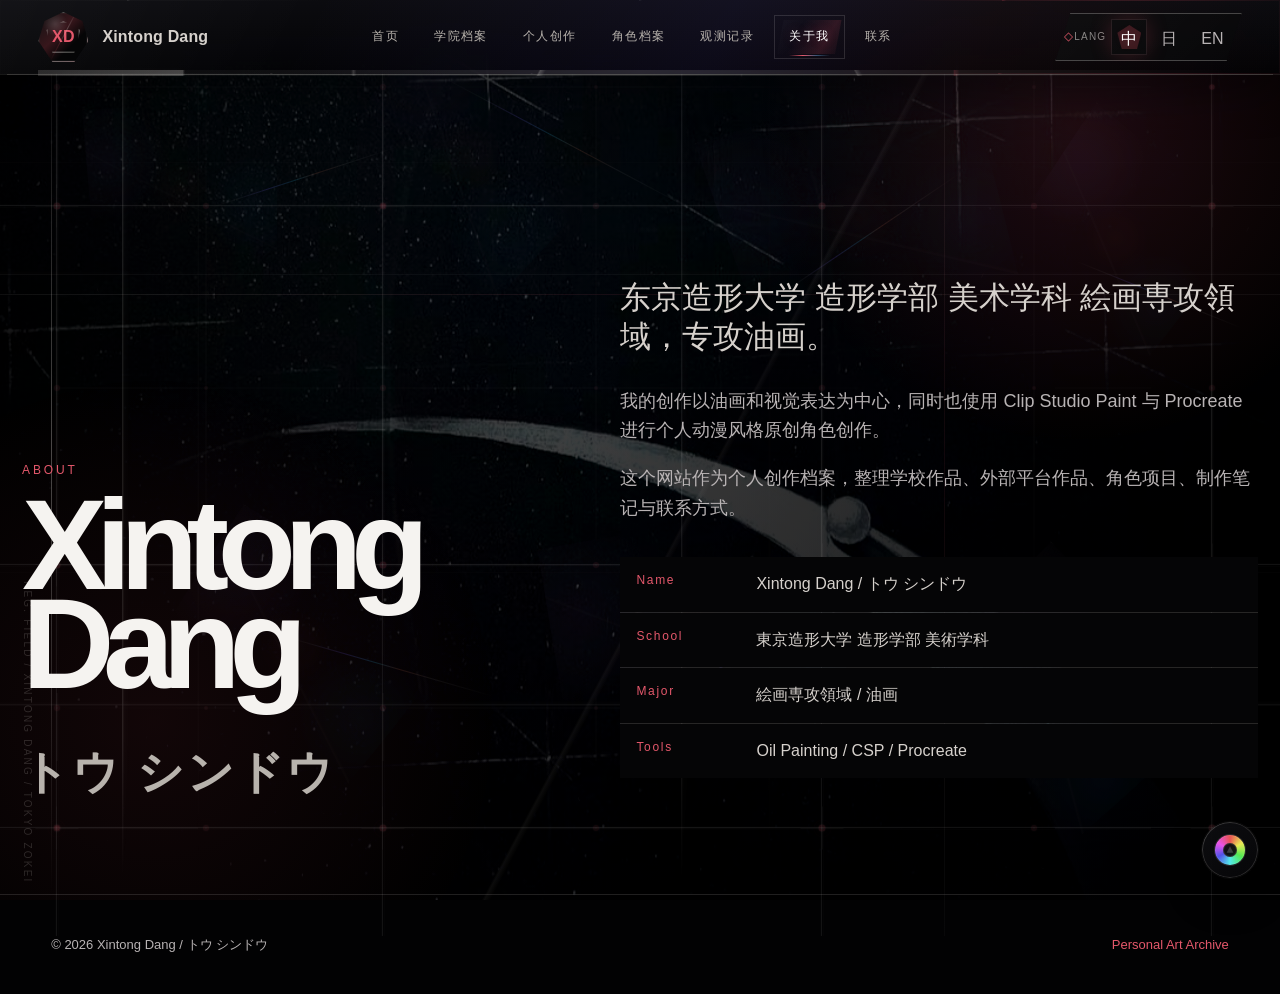
==== commit ac010c0e: "Add files via upload" ====
--- a/about.html
+++ b/about.html
@@ -3,8 +3,10 @@
 <head>
   <meta charset="UTF-8" />
   <meta name="viewport" content="width=device-width, initial-scale=1.0" />
+  <script>document.documentElement.classList.add('lang-pending');</script>
+  <style>html.lang-pending body{visibility:hidden}</style>
   <meta name="description" content="Xintong Dang / トウ シンドウ multilingual personal art archive." />
-  <link rel="stylesheet" href="assets/css/style.css?v=21" />
+  <link rel="stylesheet" href="assets/css/style.css?v=22" />
   <title>About | Xintong Dang</title>
 </head>
 <body data-page="about">
@@ -16,13 +18,13 @@
     </a>
     <button class="menu-toggle" type="button" aria-label="Menu" aria-expanded="false">☰</button>
     <nav class="nav" aria-label="Main navigation">
-      <a href="index.html"  data-i18n="navHome">HOME</a>
-      <a href="academic.html"  data-i18n="navAcademic">ACADEMIC</a>
-      <a href="independent.html"  data-i18n="navIndependent">INDEPENDENT</a>
-      <a href="characters.html"  data-i18n="navCharacters">CHARACTER</a>
-      <a href="notes.html"  data-i18n="navNotes">NOTES</a>
-      <a href="about.html" aria-current="page" data-i18n="navAbout">ABOUT</a>
-      <a href="contact.html"  data-i18n="navContact">CONTACT</a>
+      <a href="index.html"  data-i18n="navHome">首页</a>
+      <a href="academic.html"  data-i18n="navAcademic">学院档案</a>
+      <a href="independent.html"  data-i18n="navIndependent">个人创作</a>
+      <a href="characters.html"  data-i18n="navCharacters">角色档案</a>
+      <a href="notes.html"  data-i18n="navNotes">观测记录</a>
+      <a href="about.html" aria-current="page" data-i18n="navAbout">关于我</a>
+      <a href="contact.html"  data-i18n="navContact">联系</a>
     </nav>
     <div class="language-switch" aria-label="Language switcher">
       <span>LANG</span>
@@ -56,6 +58,6 @@
     <p>© <span id="year"></span> Xintong Dang / トウ シンドウ</p>
     <p class="footer-tagline">Personal Art Archive</p>
   </footer>
-  <script src="assets/js/i18n.js"></script>
+  <script src="assets/js/i18n.js?v=22"></script>
 </body>
 </html>
--- a/assets/css/style.css
+++ b/assets/css/style.css
@@ -4508,3 +4508,45 @@
     height:30px!important;
   }
 }
+
+
+/* ===== V22: refined header edge + language anti-flash support ===== */
+
+/* If inline anti-flash runs before CSS, this prevents Firefox from briefly painting default text. */
+html.lang-pending body{
+  visibility:hidden!important;
+}
+
+/* The previous crystal fracture edge was too heavy. This is a finer mineral seam. */
+html body .crystal-header-v21::after{
+  content:""!important;
+  position:absolute!important;
+  left:clamp(20px,3vw,52px)!important;
+  right:clamp(20px,3vw,52px)!important;
+  bottom:-2px!important;
+  height:6px!important;
+  pointer-events:none!important;
+  opacity:.78!important;
+  background:
+    linear-gradient(90deg,rgba(226,222,218,.20),rgba(226,222,218,.34) 12%,transparent 12.2% 26%,rgba(226,222,218,.22) 26.2%,transparent 26.45%),
+    linear-gradient(118deg,transparent 0 41.5%,rgba(226,222,218,.30) 41.65%,transparent 42.1%),
+    linear-gradient(62deg,transparent 0 67.8%,rgba(226,222,218,.24) 67.95%,transparent 68.35%),
+    linear-gradient(90deg,transparent 0 76%,var(--red-glow) 76.12%,transparent 76.55%),
+    linear-gradient(90deg,transparent,rgba(226,222,218,.18),transparent)!important;
+  filter:drop-shadow(0 0 3px rgba(226,222,218,.08))!important;
+}
+
+/* A thinner secondary edge, like a polished mineral layer rather than a UI underline. */
+html body .crystal-header-v21{
+  box-shadow:
+    0 1px 0 rgba(226,222,218,.10),
+    0 8px 0 -7px rgba(226,222,218,.16),
+    0 20px 42px rgba(0,0,0,.34)!important;
+}
+
+/* Keep active language crystal readable after JS updates aria-pressed. */
+html body .crystal-header-v21 .language-switch button.active,
+html body .crystal-header-v21 .language-switch button[aria-pressed="true"]{
+  color:#fff!important;
+  text-shadow:0 0 10px var(--red-glow)!important;
+}
